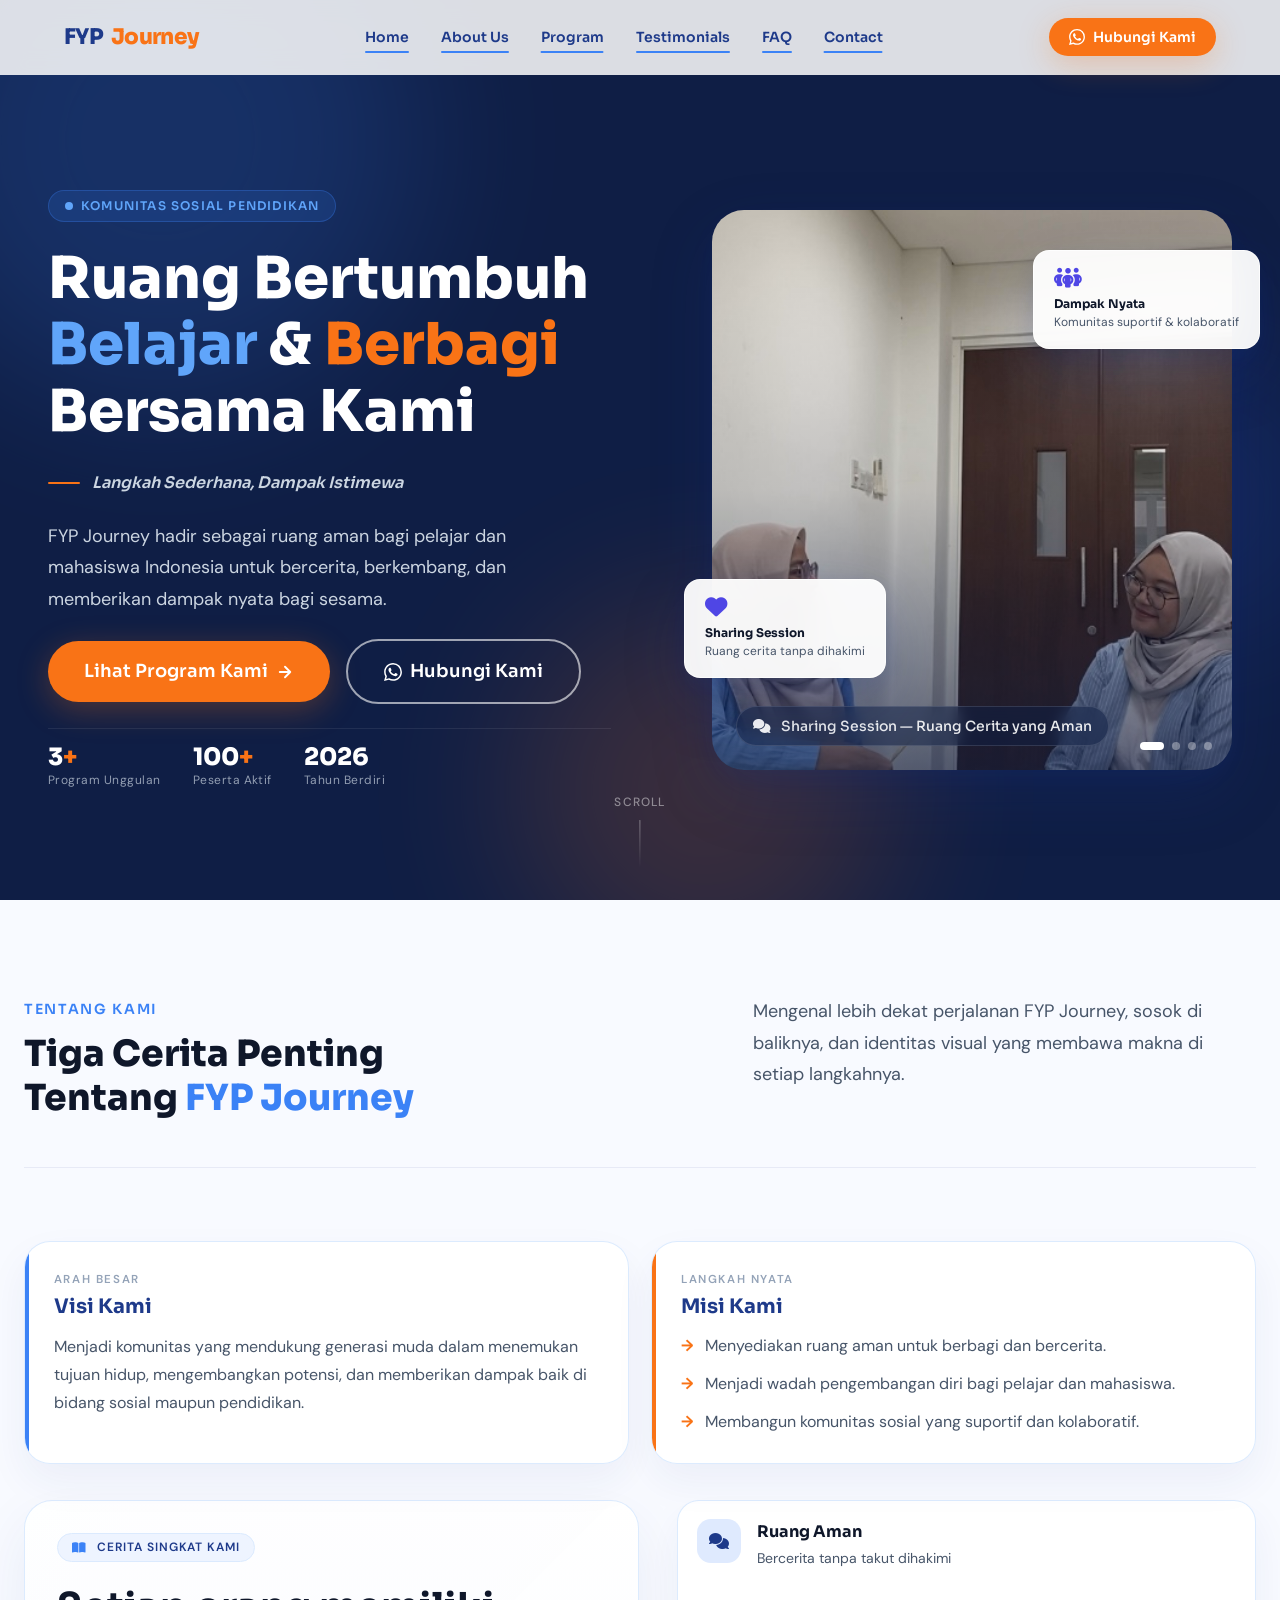
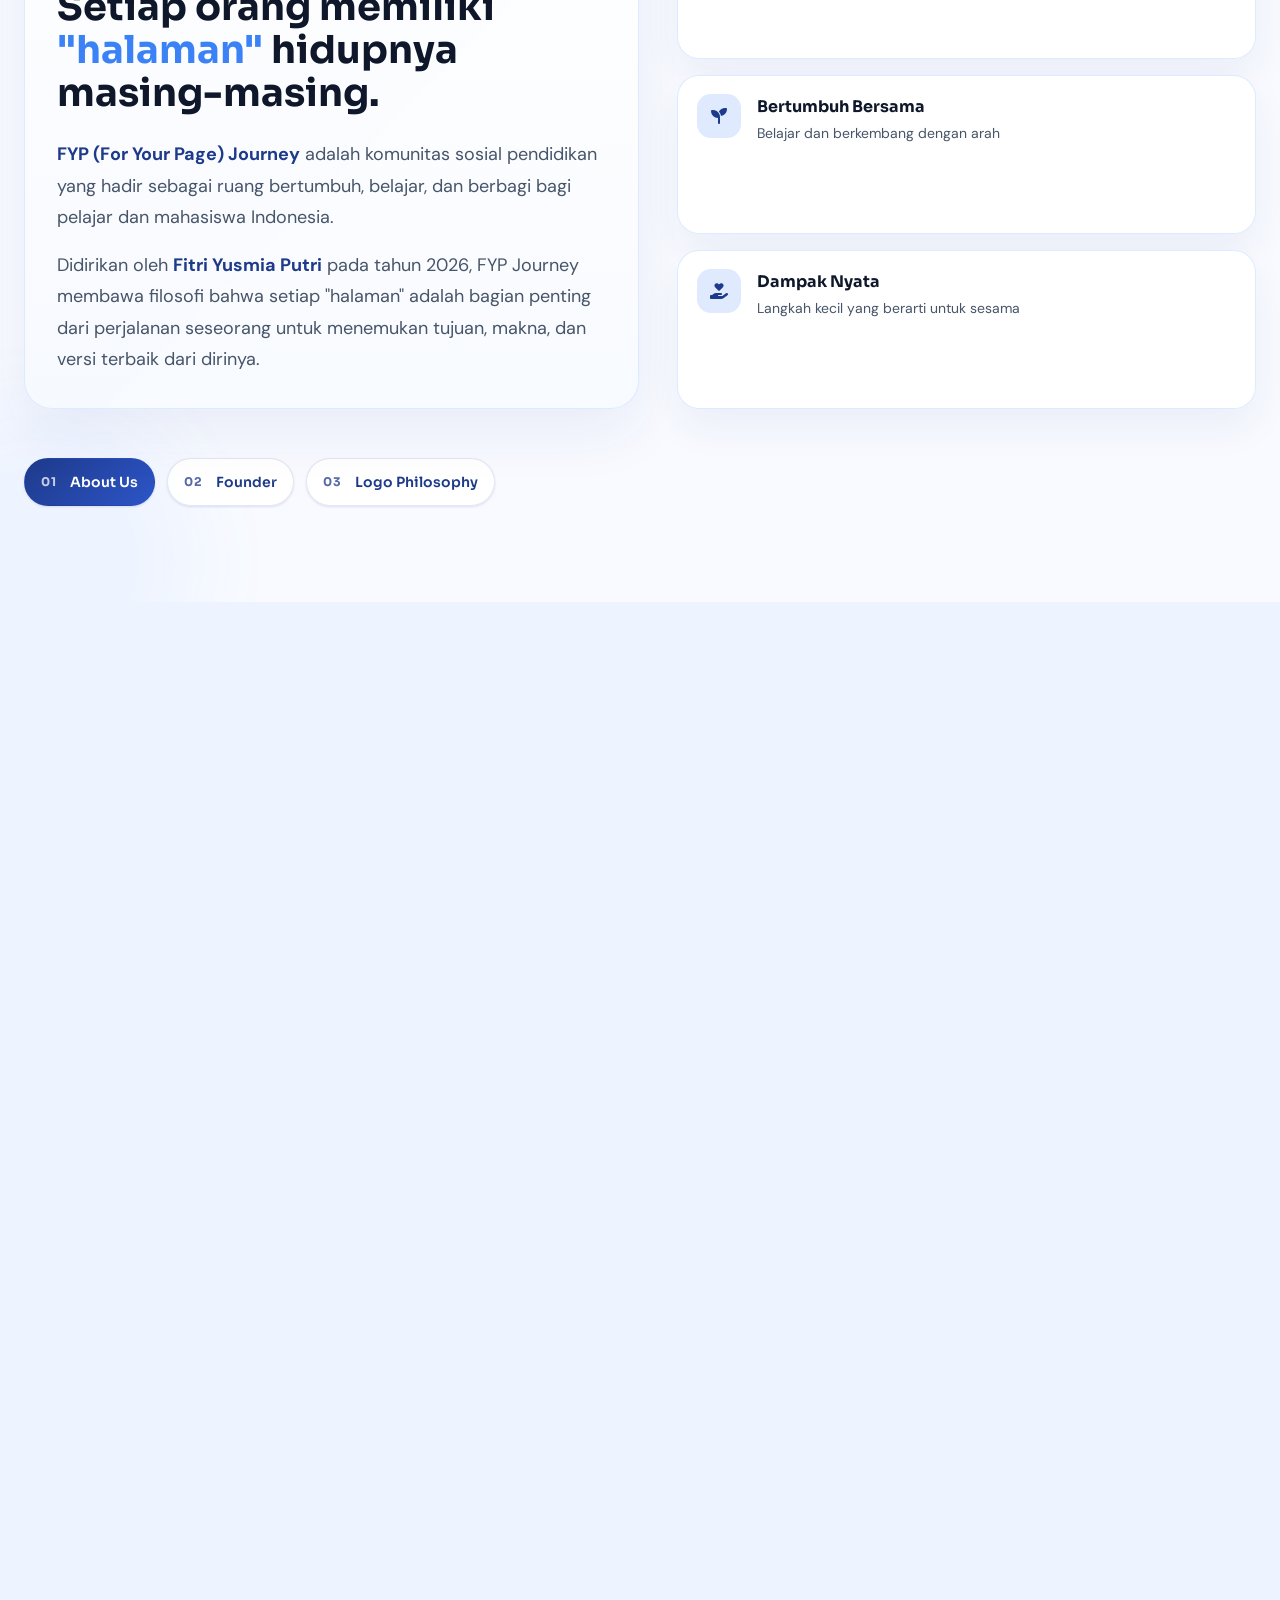
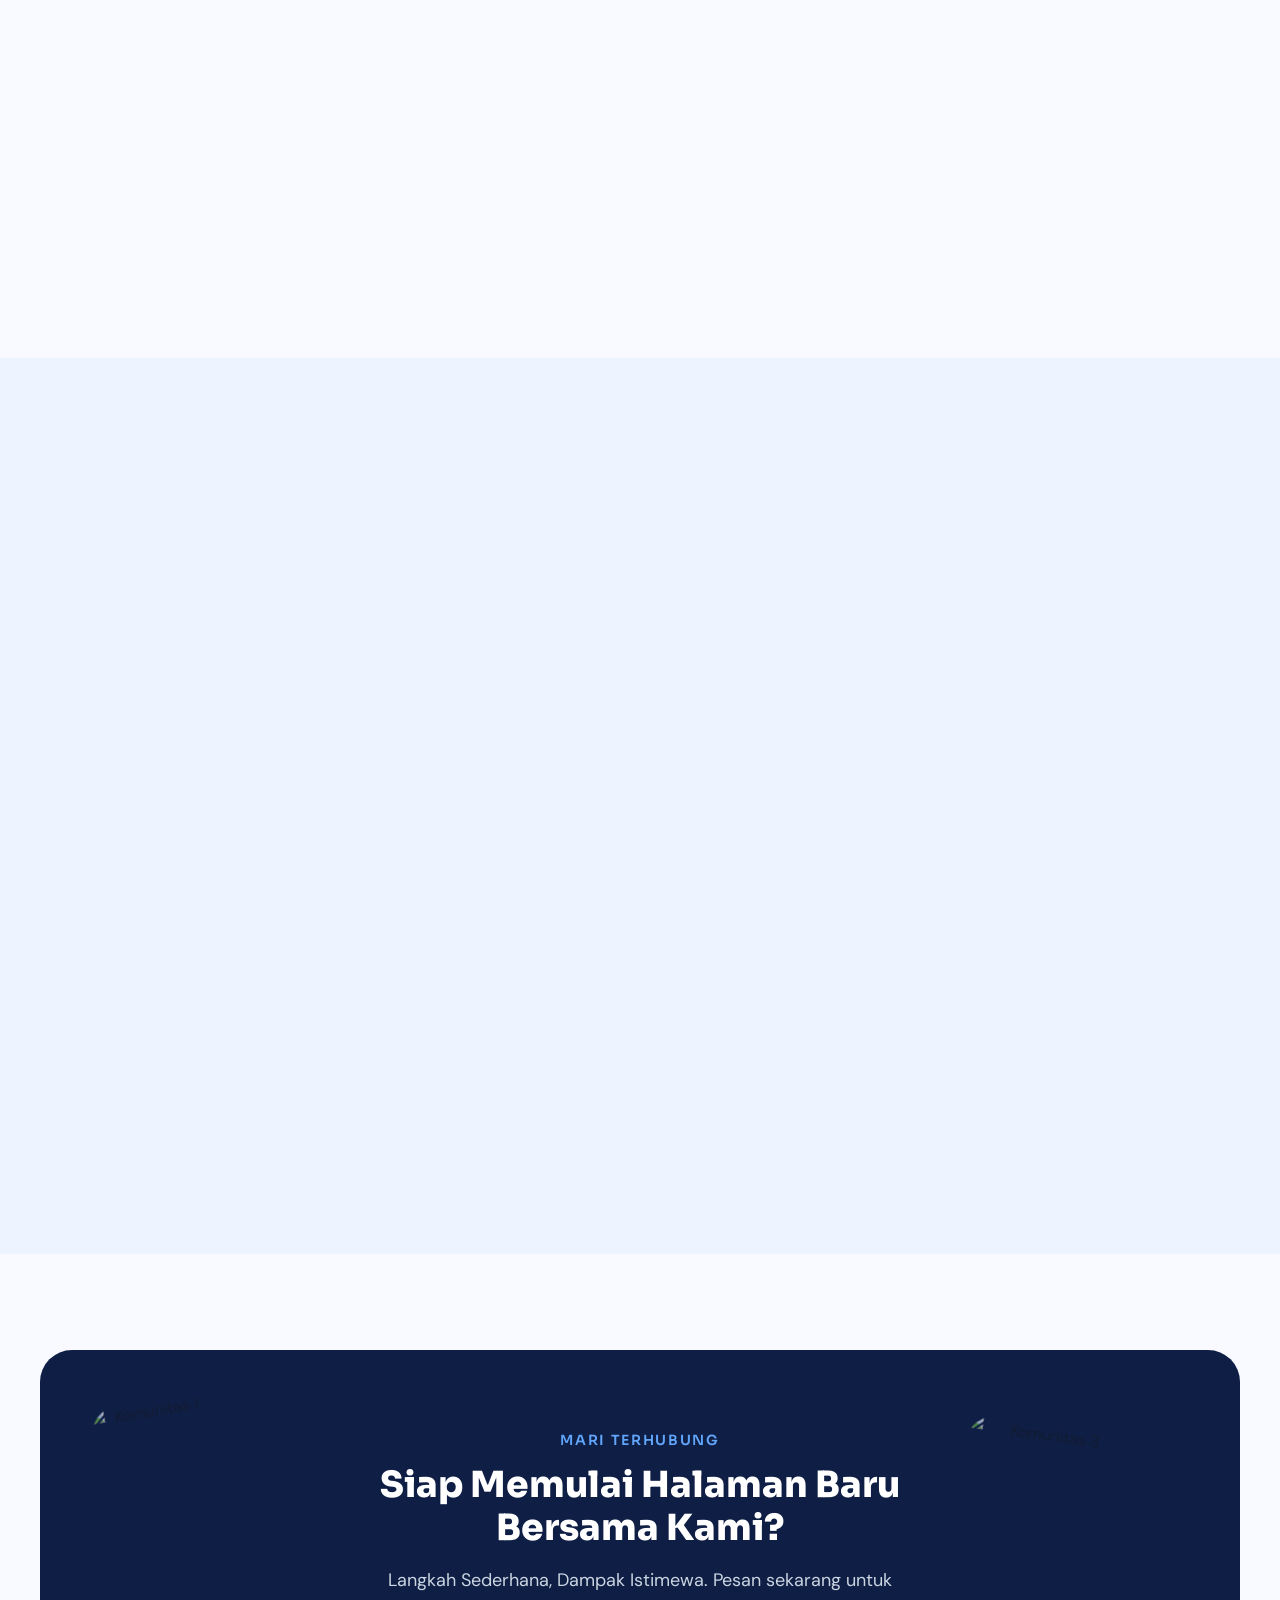
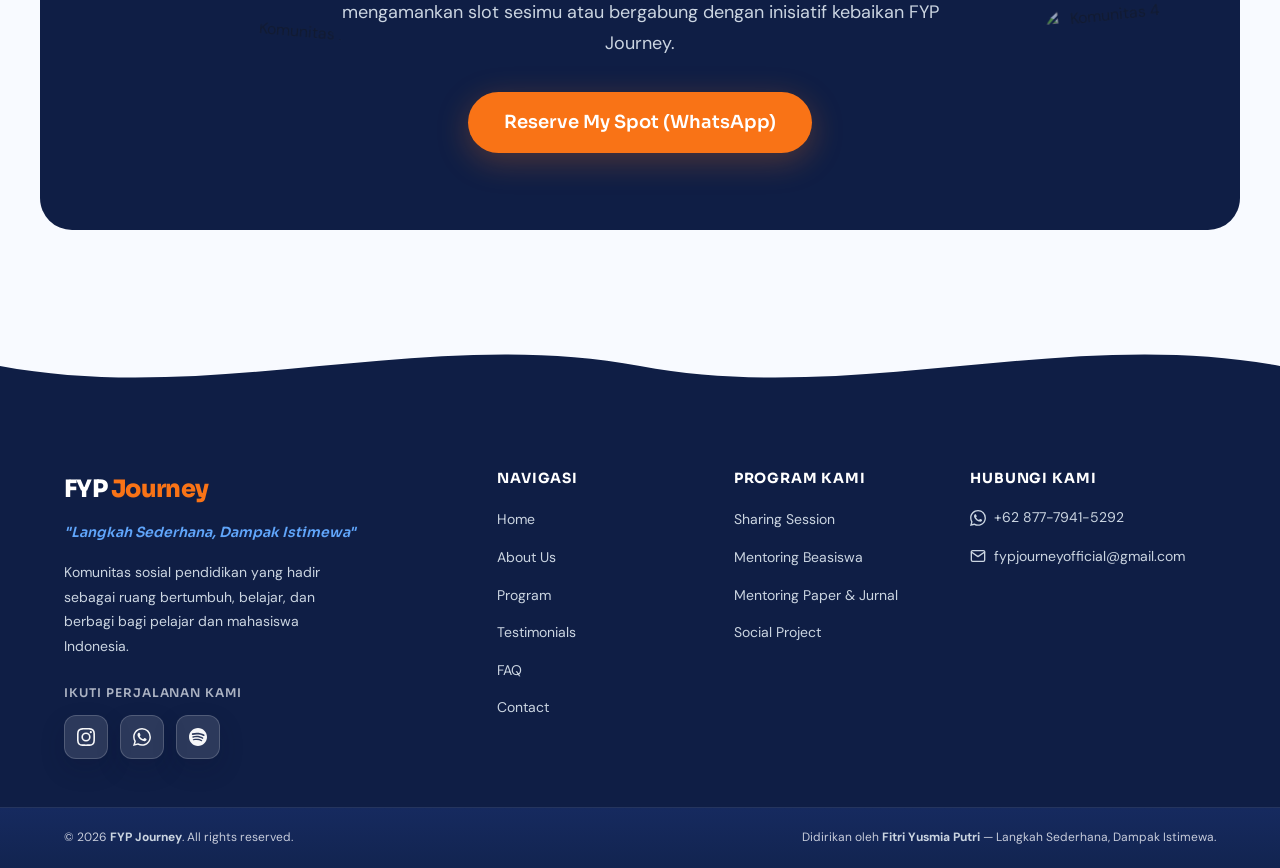
==== index.html @ 918d5c0c "design(about): overhaul about us section visual structure, fix clipped shadows, make slide frames tr" ====
<!DOCTYPE html>
<html lang="id" dir="ltr">

<head>
    <!-- ── Meta Essentials ── -->
    <meta charset="UTF-8" />
    <meta name="viewport" content="width=device-width, initial-scale=1.0" />
    <meta http-equiv="X-UA-Compatible" content="IE=edge" />

    <!-- ── Primary SEO ── -->
    <title>FYP Journey — Langkah Sederhana, Dampak Istimewa</title>
    <meta name="description"
        content="FYP Journey adalah komunitas sosial pendidikan yang hadir sebagai ruang bertumbuh, belajar, dan berbagi bagi pelajar dan mahasiswa Indonesia. Program Sharing Session, Mentoring, dan Social Project." />
    <meta name="keywords"
        content="FYP Journey, komunitas pendidikan, sharing session, mentoring beasiswa, social project, psikologi, pelajar, mahasiswa Indonesia" />
    <meta name="author" content="Fitri Yusmia Putri" />
    <meta name="robots" content="index, follow" />
    <link rel="canonical" href="https://www.fypjourney.com/" />

    <!-- ── Open Graph (Social Preview) ── -->
    <meta property="og:type" content="website" />
    <meta property="og:url" content="https://www.fypjourney.com/" />
    <meta property="og:title" content="FYP Journey — Langkah Sederhana, Dampak Istimewa" />
    <meta property="og:description"
        content="Komunitas sosial pendidikan yang hadir sebagai ruang bertumbuh, belajar, dan berbagi bagi pelajar dan mahasiswa Indonesia." />
    <meta property="og:image" content="https://www.fypjourney.com/assets/images/og-image.jpg" />
    <meta property="og:locale" content="id_ID" />
    <meta property="og:site_name" content="FYP Journey" />

    <!-- ── Twitter Card ── -->
    <meta name="twitter:card" content="summary_large_image" />
    <meta name="twitter:title" content="FYP Journey — Langkah Sederhana, Dampak Istimewa" />
    <meta name="twitter:description" content="Komunitas sosial pendidikan untuk pelajar dan mahasiswa Indonesia." />
    <meta name="twitter:image" content="https://www.fypjourney.com/assets/images/og-image.jpg" />

    <!-- ── Favicons / App Icons ── -->
    <link rel="icon" href="/assets/favicons/favicon.ico" sizes="any" />
    <link rel="icon" type="image/png" sizes="32x32" href="/assets/favicons/favicon-32x32.png" />
    <link rel="icon" type="image/png" sizes="16x16" href="/assets/favicons/favicon-16x16.png" />
    <link rel="apple-touch-icon" href="/assets/favicons/apple-touch-icon.png" sizes="180x180" />
    <link rel="manifest" href="/assets/favicons/site.webmanifest" />
    <meta name="theme-color" content="#1E3A8A" />
    <meta name="msapplication-TileColor" content="#1E3A8A" />

    <!-- ── Google Fonts — Preconnect first for performance ── -->
    <link rel="preconnect" href="https://fonts.googleapis.com" />
    <link rel="preconnect" href="https://fonts.gstatic.com" crossorigin />
    <link
        href="https://fonts.googleapis.com/css2?family=Sora:wght@400;500;600;700;800&family=DM+Sans:ital,opsz,wght@0,9..40,400;0,9..40,500;0,9..40,600;1,9..40,400&display=swap"
        rel="stylesheet" />
    <link rel="stylesheet" href="https://cdnjs.cloudflare.com/ajax/libs/font-awesome/6.4.0/css/all.min.css" />

    <!-- ── Stylesheets (load order matters) ── -->
    <link rel="stylesheet" href="/assets/css/variables.css" />
    <link rel="stylesheet" href="/assets/css/reset.css" />
    <link rel="stylesheet" href="/assets/css/main.css" />
    <link rel="stylesheet" href="/assets/css/animations.css" />
    <!-- Component CSS -->
    <link rel="stylesheet" href="/assets/css/components/navbar.css" />
    <link rel="stylesheet" href="/assets/css/components/hero.css" />
    <link rel="stylesheet" href="/assets/css/components/about.css" />
    <link rel="stylesheet" href="/assets/css/components/programs.css" />
    <link rel="stylesheet" href="/assets/css/components/testimonials.css" />
    <link rel="stylesheet" href="/assets/css/components/faq.css" />
    <link rel="stylesheet" href="/assets/css/components/contact.css" />
    <link rel="stylesheet" href="/assets/css/components/footer.css" />

    <style>
        .hero__slide-caption-text {
            display: inline-flex;
            align-items: center;
            gap: 0.625rem;
        }

        .hero__slide-caption-icon,
        .hero__float-card-icon,
        .about__card-icon {
            display: inline-flex;
            align-items: center;
            justify-content: center;
        }

        .hero__slide-caption-icon {
            color: rgba(255, 255, 255, 0.95);
        }

        .hero__float-card-icon i,
        .about__card-icon i {
            line-height: 1;
        }

        .about__card-icon i {
            font-size: 1.35rem;
            color: var(--color-primary);
        }

        .testi-card__stars {
            display: flex;
            align-items: center;
            gap: 0.35rem;
            letter-spacing: 0;
            color: #f59e0b;
        }
    </style>

    <!-- ── Structured Data (JSON-LD) ── -->
    <script type="application/ld+json">
  {
    "@context": "https://schema.org",
    "@type": "Organization",
    "name": "FYP Journey",
    "url": "https://www.fypjourney.com",
    "description": "Komunitas sosial pendidikan yang hadir sebagai ruang bertumbuh, belajar, dan berbagi bagi pelajar dan mahasiswa Indonesia.",
    "founder": {
      "@type": "Person",
      "name": "Fitri Yusmia Putri"
    },
    "contactPoint": {
      "@type": "ContactPoint",
      "telephone": "+62-877-7941-5292",
      "contactType": "Customer Support",
      "availableLanguage": "Indonesian"
    },
    "sameAs": [
      "https://www.instagram.com/fypjourney?igsh=a203MXpjMnc0eWl2",
      "https://wa.me/6287779415292",
      "https://open.spotify.com/show/1ynhXjMSVGgqYJvuqyYpv6?si=Kdny3gkdQgKSmmWUSUOFHw"
    ]
  }
  </script>
</head>

<body>

    <!-- ── Page Loader ── -->
    <div id="page-loader" role="status" aria-live="polite" aria-label="Memuat halaman">
        <div class="loader-logo">FYP <span>Journey</span></div>
    </div>

    <!-- ── Header (injected by component-loader.js) ── -->
    <header id="site-header" role="banner"></header>

    <!-- ── Main Content ── -->
    <main id="main-content" role="main">

        <!-- § Hero Section -->
        <section id="home" class="hero" aria-label="Hero FYP Journey">

            <!-- Background blobs -->
            <div class="hero__bg" aria-hidden="true">
                <div class="hero__blob hero__blob--1"></div>
                <div class="hero__blob hero__blob--2"></div>
                <div class="hero__blob hero__blob--3"></div>
            </div>

            <div class="hero__inner container">

                <!-- Left: Content -->
                <div class="hero__content">

                    <!-- Badge -->
                    <div class="hero__badge" aria-label="Komunitas Sosial Pendidikan">
                        <span class="hero__badge-dot" aria-hidden="true"></span>
                        <span class="hero__badge-text">Komunitas Sosial Pendidikan</span>
                    </div>

                    <!-- Heading -->
                    <h1 class="hero__heading">
                        Ruang Bertumbuh <br>
                        <span class="line-blue">Belajar</span> &amp;
                        <span class="line-accent">Berbagi</span><br>
                        Bersama Kami
                    </h1>

                    <!-- Tagline -->
                    <p class="hero__tagline">Langkah Sederhana, Dampak Istimewa</p>

                    <!-- Description -->
                    <p class="hero__desc">
                        FYP Journey hadir sebagai ruang aman bagi pelajar dan mahasiswa Indonesia untuk bercerita,
                        berkembang, dan memberikan dampak nyata bagi sesama.
                    </p>

                    <!-- CTA Buttons -->
                    <div class="hero__actions">
                        <a href="#programs" class="btn btn--primary btn--lg" aria-label="Lihat program FYP Journey">
                            Lihat Program Kami
                            <svg width="18" height="18" viewBox="0 0 24 24" fill="none" stroke="currentColor"
                                stroke-width="2.5" stroke-linecap="round" stroke-linejoin="round" aria-hidden="true">
                                <path d="M5 12h14M12 5l7 7-7 7" />
                            </svg>
                        </a>
                        <a href="https://wa.me/6287779415292?text=Halo%20Kak%20Fitri%2C%20saya%20ingin%20tahu%20lebih%20lanjut%20tentang%20FYP%20Journey!"
                            class="btn btn--outline-white btn--lg" target="_blank" rel="noopener noreferrer"
                            aria-label="Hubungi via WhatsApp">
                            <svg width="18" height="18" viewBox="0 0 24 24" fill="currentColor" aria-hidden="true">
                                <path
                                    d="M17.472 14.382c-.297-.149-1.758-.867-2.03-.967-.273-.099-.471-.148-.67.15-.197.297-.767.966-.94 1.164-.173.199-.347.223-.644.075-.297-.15-1.255-.463-2.39-1.475-.883-.788-1.48-1.761-1.653-2.059-.173-.297-.018-.458.13-.606.134-.133.298-.347.446-.52.149-.174.198-.298.298-.497.099-.198.05-.371-.025-.52-.075-.149-.669-1.612-.916-2.207-.242-.579-.487-.5-.669-.51-.173-.008-.371-.01-.57-.01-.198 0-.52.074-.792.372-.272.297-1.04 1.016-1.04 2.479 0 1.462 1.065 2.875 1.213 3.074.149.198 2.096 3.2 5.077 4.487.709.306 1.262.489 1.694.625.712.227 1.36.195 1.871.118.571-.085 1.758-.719 2.006-1.413.248-.694.248-1.289.173-1.413-.074-.124-.272-.198-.57-.347m-5.421 7.403h-.004a9.87 9.87 0 01-5.031-1.378l-.361-.214-3.741.982.998-3.648-.235-.374a9.86 9.86 0 01-1.51-5.26c.001-5.45 4.436-9.884 9.888-9.884 2.64 0 5.122 1.03 6.988 2.898a9.825 9.825 0 012.893 6.994c-.003 5.45-4.437 9.884-9.885 9.884m8.413-18.297A11.815 11.815 0 0012.05 0C5.495 0 .16 5.335.157 11.892c0 2.096.547 4.142 1.588 5.945L.057 24l6.305-1.654a11.882 11.882 0 005.683 1.448h.005c6.554 0 11.89-5.335 11.893-11.893a11.821 11.821 0 00-3.48-8.413z" />
                            </svg>
                            Hubungi Kami
                        </a>
                    </div>

                    <!-- Stats -->
                    <div class="hero__stats" aria-label="Statistik FYP Journey">
                        <div class="hero__stat">
                            <span class="hero__stat-number">3<span>+</span></span>
                            <span class="hero__stat-label">Program Unggulan</span>
                        </div>
                        <div class="hero__stat">
                            <span class="hero__stat-number">100<span>+</span></span>
                            <span class="hero__stat-label">Peserta Aktif</span>
                        </div>
                        <div class="hero__stat">
                            <span class="hero__stat-number">2026</span>
                            <span class="hero__stat-label">Tahun Berdiri</span>
                        </div>
                    </div>

                </div><!-- /.hero__content -->

                <!-- Right: Image Slider -->
                <div class="hero__visual" aria-label="Galeri foto FYP Journey">

                    <div class="hero__slider" role="region" aria-roledescription="carousel"
                        aria-label="Foto kegiatan FYP Journey">

                        <!-- Slide 1 -->
                        <div class="hero__slide active" role="group" aria-roledescription="slide"
                            aria-label="Slide 1 dari 4">
                            <img src="/assets/images/sharing-session-program.png"
                                alt="Sesi sharing dan konsultasi bersama konselor FYP Journey" loading="eager"
                                width="800" height="600" />
                            <div class="hero__slide-caption">
                                <span class="hero__slide-caption-text">
                                    <span class="hero__slide-caption-icon" aria-hidden="true">
                                        <i class="fas fa-comments"></i>
                                    </span>
                                    Sharing Session — Ruang Cerita yang Aman
                                </span>
                            </div>
                        </div>

                        <!-- Slide 2 -->
                        <div class="hero__slide" role="group" aria-roledescription="slide" aria-label="Slide 2 dari 4">
                            <img src="/assets/images/artikel-jurnal-program.jpg"
                                alt="Sesi mentoring dan pengembangan diri bersama mentor FYP Journey" loading="lazy"
                                width="800" height="600" />
                            <div class="hero__slide-caption">
                                <span class="hero__slide-caption-text">
                                    <span class="hero__slide-caption-icon" aria-hidden="true">
                                        <i class="fas fa-user-graduate"></i>
                                    </span>
                                    Mentoring — Persiapkan Masa Depanmu
                                </span>
                            </div>
                        </div>

                        <!-- Slide 3 -->
                        <div class="hero__slide" role="group" aria-roledescription="slide" aria-label="Slide 3 dari 4">
                            <img src="/assets/images/social-project.jpg"
                                alt="Kegiatan social project donasi alat tulis FYP Journey" loading="lazy" width="800"
                                height="600" />
                            <div class="hero__slide-caption">
                                <span class="hero__slide-caption-text">
                                    <span class="hero__slide-caption-icon" aria-hidden="true">
                                        <i class="fas fa-hand-holding-heart"></i>
                                    </span>
                                    Social Project — Dampak Nyata Bersama
                                </span>
                            </div>
                        </div>

                        <!-- Slide 4 -->
                        <div class="hero__slide" role="group" aria-roledescription="slide" aria-label="Slide 4 dari 4">
                            <img src="https://images.unsplash.com/photo-1522202176988-66273c2fd55f?w=800&q=80"
                                alt="Komunitas FYP Journey yang suportif dan kolaboratif" loading="lazy" width="800"
                                height="600" />
                            <div class="hero__slide-caption">
                                <span class="hero__slide-caption-text">
                                    <span class="hero__slide-caption-icon" aria-hidden="true">
                                        <i class="fas fa-seedling"></i>
                                    </span>
                                    Komunitas — Tumbuh Bersama
                                </span>
                            </div>
                        </div>

                        <!-- Dots Navigation -->
                        <div class="hero__slider-dots" role="tablist" aria-label="Navigasi slide">
                            <button class="hero__dot active" role="tab" aria-selected="true" aria-label="Slide 1"
                                data-index="0"></button>
                            <button class="hero__dot" role="tab" aria-selected="false" aria-label="Slide 2"
                                data-index="1"></button>
                            <button class="hero__dot" role="tab" aria-selected="false" aria-label="Slide 3"
                                data-index="2"></button>
                            <button class="hero__dot" role="tab" aria-selected="false" aria-label="Slide 4"
                                data-index="3"></button>
                        </div>

                    </div><!-- /.hero__slider -->

                    <!-- Floating Card 1 -->
                    <div class="hero__float-card hero__float-card--1" aria-hidden="true">
                        <span class="hero__float-card-icon" aria-hidden="true">
                            <i class="fas fa-heart"></i>
                        </span>
                        <div class="hero__float-card-label">Sharing Session</div>
                        <div class="hero__float-card-sub">Ruang cerita tanpa dihakimi</div>
                    </div>

                    <!-- Floating Card 2 -->
                    <div class="hero__float-card hero__float-card--2" aria-hidden="true">
                        <span class="hero__float-card-icon" aria-hidden="true">
                            <i class="fas fa-people-group"></i>
                        </span>
                        <div class="hero__float-card-label">Dampak Nyata</div>
                        <div class="hero__float-card-sub">Komunitas suportif & kolaboratif</div>
                    </div>

                </div><!-- /.hero__visual -->

            </div><!-- /.hero__inner -->

            <!-- Scroll indicator -->
            <div class="hero__scroll" aria-hidden="true">
                <span class="hero__scroll-label">Scroll</span>
                <div class="hero__scroll-line"></div>
            </div>

        </section>

        <!-- About Us Section -->
        <section id="about" class="about section" aria-label="Tentang FYP Journey">
            <div class="container about__container">
                <div class="about__header reveal">
                    <div>
                        <span class="section-label">Tentang Kami</span>
                        <h2 class="section-title about__headline">
                            Tiga Cerita Penting Tentang <span class="text-highlight">FYP Journey</span>
                        </h2>
                    </div>

                    <div class="about__header-meta">
                        <p class="section-desc about__lead">
                            Mengenal lebih dekat perjalanan FYP Journey, sosok di baliknya, dan identitas visual yang
                            membawa makna di setiap langkahnya.
                        </p>


                    </div>
                </div>

                <div class="about__carousel reveal reveal-delay-1" role="region" aria-roledescription="carousel"
                    aria-label="Cerita FYP Journey" tabindex="0">
                    <div class="about__track">

                        <article class="about__slide is-active" role="group" aria-roledescription="slide"
                            aria-label="Slide 1 dari 3">
                            <div class="about__slide-inner about__slide-inner--overview">
                                <div class="about__vision-mission">
                                    <div class="card about__card about__card--vision">
                                        <div class="about__card-header">
                                            <span class="about__card-kicker">Arah Besar</span>
                                            <h3 class="about__card-title">Visi Kami</h3>
                                        </div>
                                        <p class="about__card-desc">
                                            Menjadi komunitas yang mendukung generasi muda dalam menemukan tujuan hidup,
                                            mengembangkan potensi, dan memberikan dampak baik di bidang sosial maupun
                                            pendidikan.
                                        </p>
                                    </div>

                                    <div class="card about__card about__card--mission">
                                        <div class="about__card-header">
                                            <span class="about__card-kicker">Langkah Nyata</span>
                                            <h3 class="about__card-title">Misi Kami</h3>
                                        </div>
                                        <ul class="about__list">
                                            <li>Menyediakan ruang aman untuk berbagi dan bercerita.</li>
                                            <li>Menjadi wadah pengembangan diri bagi pelajar dan mahasiswa.</li>
                                            <li>Membangun komunitas sosial yang suportif dan kolaboratif.</li>
                                        </ul>
                                    </div>
                                </div>

                                <div class="about__overview-top">
                                    <div class="about__story">
                                        <span class="badge about__story-badge">
                                            <i class="fas fa-book-open" aria-hidden="true"></i>
                                            Cerita Singkat Kami
                                        </span>
                                        <h3 class="about__story-title">
                                            Setiap orang memiliki <span class="text-highlight">"halaman"</span> hidupnya
                                            masing-masing.
                                        </h3>

                                        <div class="about__text">
                                            <p class="section-desc mb-4">
                                                <strong>FYP (For Your Page) Journey</strong> adalah komunitas sosial
                                                pendidikan yang hadir sebagai ruang bertumbuh, belajar, dan berbagi bagi
                                                pelajar dan mahasiswa Indonesia.
                                            </p>
                                            <p class="section-desc">
                                                Didirikan oleh <strong>Fitri Yusmia Putri</strong> pada tahun 2026, FYP
                                                Journey membawa filosofi bahwa setiap "halaman" adalah bagian penting
                                                dari perjalanan seseorang untuk menemukan tujuan, makna, dan versi
                                                terbaik dari dirinya.
                                            </p>
                                        </div>
                                    </div>

                                    <div class="about__pillars">
                                        <div class="about__pillar">
                                            <span class="about__pillar-icon" aria-hidden="true">
                                                <i class="fas fa-comments"></i>
                                            </span>
                                            <div>
                                                <div class="about__pillar-title">Ruang Aman</div>
                                                <div class="about__pillar-text">Bercerita tanpa takut dihakimi</div>
                                            </div>
                                        </div>
                                        <div class="about__pillar">
                                            <span class="about__pillar-icon" aria-hidden="true">
                                                <i class="fas fa-seedling"></i>
                                            </span>
                                            <div>
                                                <div class="about__pillar-title">Bertumbuh Bersama</div>
                                                <div class="about__pillar-text">Belajar dan berkembang dengan arah</div>
                                            </div>
                                        </div>
                                        <div class="about__pillar">
                                            <span class="about__pillar-icon" aria-hidden="true">
                                                <i class="fas fa-hand-holding-heart"></i>
                                            </span>
                                            <div>
                                                <div class="about__pillar-title">Dampak Nyata</div>
                                                <div class="about__pillar-text">Langkah kecil yang berarti untuk sesama
                                                </div>
                                            </div>
                                        </div>
                                    </div>
                                </div>
                            </div>
                        </article>

                        <article class="about__slide" role="group" aria-roledescription="slide"
                            aria-label="Slide 2 dari 3">
                            <div class="about__slide-inner about__slide-inner--founder">
                                <div class="about__founder-showcase">
                                    <div class="about__founder-visual">
                                        <div class="about__founder-photo-wrap">
                                            <img src="/assets/images/solo-profile-founder.jpeg"
                                                alt="Fitri Yusmia Putri, Founder FYP Journey" loading="lazy"
                                                width="1280" height="1707">
                                        </div>
                                    </div>

                                    <div class="about__founder-profile">
                                        <div class="about__founder-intro">
                                            <span class="section-label">Meet The Founder</span>
                                            <h3 class="about__founder-title">Fitri Yusmia Putri</h3>
                                        </div>
                                        <p class="about__founder-desc">
                                            Fitri Yusmia Putri adalah sosok di balik FYP Journey yang ingin menghadirkan
                                            ruang bertumbuh yang terasa hangat, aman, dan relevan bagi pelajar serta
                                            mahasiswa. FYP Journey hadir sebagai tempat untuk mendengar, mendampingi,
                                            dan menumbuhkan harapan melalui langkah-langkah sederhana yang berdampak.
                                        </p>

                                        <blockquote class="about__founder-quote">
                                            “Saya ingin FYP Journey menjadi ruang yang sederhana untuk dimasuki, tetapi
                                            terasa berarti untuk dijalani oleh siapa pun yang sedang mencari arah.”
                                        </blockquote>
                                    </div>
                                </div>
                            </div>
                        </article>

                        <article class="about__slide" role="group" aria-roledescription="slide"
                            aria-label="Slide 3 dari 3">
                            <div class="about__slide-inner about__slide-inner--identity">
                                <div class="about__identity-logo-wrap">
                                    <img src="/assets/images/logo-fyp-journey - square.jpg"
                                        alt="Logo FYP Journey" class="about__identity-logo-img" loading="lazy" width="320"
                                        height="320">
                                    <span class="about__identity-logo-caption">Brand Identity</span>
                                </div>

                                <div class="about__identity-copy">
                                    <span class="section-label">Filosofi Logo</span>
                                    <h3 class="about__identity-title">
                                        Identitas brand yang merangkum <span class="text-highlight">halaman,
                                            perjalanan,</span> dan dampak.
                                    </h3>
                                    <p class="about__identity-desc">
                                        Filosofi FYP Journey berangkat dari keyakinan bahwa setiap orang memiliki "for
                                        your page" atau halaman hidupnya sendiri. Karena itu, bahasa visualnya dibuat
                                        tenang, jelas, dan terasa dekat agar identitas brand tidak hanya cantik, tetapi
                                        juga punya makna yang konsisten.
                                    </p>

                                    <div class="about__identity-points">
                                        <div class="about__identity-point">
                                            <span class="about__identity-point-icon" aria-hidden="true">
                                                <i class="fas fa-file-lines"></i>
                                            </span>
                                            <div>
                                                <div class="about__identity-point-title">FYP = For Your Page</div>
                                                <p class="about__identity-point-text">
                                                    Menandai bahwa setiap individu punya halaman hidup yang unik untuk
                                                    ditulis dan dijalani dengan caranya sendiri.
                                                </p>
                                            </div>
                                        </div>
                                        <div class="about__identity-point">
                                            <span class="about__identity-point-icon" aria-hidden="true">
                                                <i class="fas fa-route"></i>
                                            </span>
                                            <div>
                                                <div class="about__identity-point-title">Journey = Proses Bertumbuh
                                                </div>
                                                <p class="about__identity-point-text">
                                                    Menegaskan bahwa perubahan yang berarti lahir dari proses yang
                                                    dijalani perlahan, bukan dari hasil yang serba instan.
                                                </p>
                                            </div>
                                        </div>
                                        <div class="about__identity-point">
                                            <span class="about__identity-point-icon" aria-hidden="true">
                                                <i class="fas fa-palette"></i>
                                            </span>
                                            <div>
                                                <div class="about__identity-point-title">Palet yang Menenangkan</div>
                                                <p class="about__identity-point-text">
                                                    Nuansa biru membangun rasa aman dan stabil, sementara aksen hangat
                                                    memberi sentuhan optimis yang tetap selaras dengan karakter brand.
                                                </p>
                                            </div>
                                        </div>
                                        <div class="about__identity-point">
                                            <span class="about__identity-point-icon" aria-hidden="true">
                                                <i class="fas fa-people-group"></i>
                                            </span>
                                            <div>
                                                <div class="about__identity-point-title">Adaptif di Banyak Media</div>
                                                <p class="about__identity-point-text">
                                                    Bentuk yang sederhana membuat identitas ini tetap terbaca dengan baik
                                                    di website, sosial media, hingga materi komunitas.
                                                </p>
                                            </div>
                                        </div>
                                    </div>
                                </div>
                            </div>
                        </article>
                    </div>

                    <div class="about__footer">
                        <div class="about__pagination" role="tablist" aria-label="Pilih panel cerita FYP Journey">
                            <button type="button" class="about__dot is-active" role="tab" aria-selected="true"
                                data-index="0">
                                <span class="about__dot-number">01</span>
                                <span class="about__dot-label">About Us</span>
                            </button>
                            <button type="button" class="about__dot" role="tab" aria-selected="false" data-index="1">
                                <span class="about__dot-number">02</span>
                                <span class="about__dot-label">Founder</span>
                            </button>
                            <button type="button" class="about__dot" role="tab" aria-selected="false" data-index="2">
                                <span class="about__dot-number">03</span>
                                <span class="about__dot-label">Logo Philosophy</span>
                            </button>
                        </div>
                    </div>
                </div>
            </div>
        </section>

        <!-- § Programs Section -->
        <section id="programs" class="programs section section--tint" aria-label="Program FYP Journey">
            <div class="container">
                <div class="section-header reveal">
                    <span class="section-label">Program Utama</span>
                    <h2 class="section-title">Tempat Bertumbuh Bersama Kami</h2>
                    <p class="section-desc">Pilih program yang paling sesuai dengan kebutuhanmu saat ini.</p>
                </div>

                <div class="programs__list">

                    <!-- Sharing Session -->
                    <div class="program-card reveal">
                        <div class="program-card__visual">
                            <img src="/assets/images/sharing-session-program.png"
                            alt="Sharing Session FYP Journey" loading="lazy">
                        </div>
                        <div class="program-card__content">
                            <h3 class="program-card__title">Sharing Session</h3>
                            <div class="badge program-card__badge mb-4">bukan sesi konseling atau terapi profesional
                            </div>
                            <p class="program-card__desc">
                                Sharing Session adalah program ruang aman yang disediakan oleh FYP Journey bagi individu
                                yang ingin bercerita, mengekspresikan perasaan, dan didengarkan tanpa dihakimi.
                            </p>

                            <div class="program-card__actions flex gap-4 mt-6" style="flex-wrap: wrap;">
                                <a href="/programs/sharing-session.html" class="btn btn--outline">
                                    Lihat Detail
                                    <svg width="16" height="16" viewBox="0 0 24 24" fill="none" stroke="currentColor"
                                        stroke-width="2.5" stroke-linecap="round" stroke-linejoin="round"
                                        aria-hidden="true">
                                        <path d="M5 12h14M12 5l7 7-7 7" />
                                    </svg>
                                </a>
                                <a href="https://wa.me/6287779415292?text=Halo%20Kak%20Fitri%2C%20saya%20tertarik%20dan%20ingin%20mendaftar%20program%20Sharing%20Session%20di%20FYP%20Journey."
                                    class="btn btn--wa" target="_blank" rel="noopener noreferrer">
                                    <svg width="18" height="18" viewBox="0 0 24 24" fill="currentColor"
                                        aria-hidden="true">
                                        <path
                                            d="M17.472 14.382c-.297-.149-1.758-.867-2.03-.967-.273-.099-.471-.148-.67.15-.197.297-.767.966-.94 1.164-.173.199-.347.223-.644.075-.297-.15-1.255-.463-2.39-1.475-.883-.788-1.48-1.761-1.653-2.059-.173-.297-.018-.458.13-.606.134-.133.298-.347.446-.52.149-.174.198-.298.298-.497.099-.198.05-.371-.025-.52-.075-.149-.669-1.612-.916-2.207-.242-.579-.487-.5-.669-.51-.173-.008-.371-.01-.57-.01-.198 0-.52.074-.792.372-.272.297-1.04 1.016-1.04 2.479 0 1.462 1.065 2.875 1.213 3.074.149.198 2.096 3.2 5.077 4.487.709.306 1.262.489 1.694.625.712.227 1.36.195 1.871.118.571-.085 1.758-.719 2.006-1.413.248-.694.248-1.289.173-1.413-.074-.124-.272-.198-.57-.347m-5.421 7.403h-.004a9.87 9.87 0 01-5.031-1.378l-.361-.214-3.741.982.998-3.648-.235-.374a9.86 9.86 0 01-1.51-5.26c.001-5.45 4.436-9.884 9.888-9.884 2.64 0 5.122 1.03 6.988 2.898a9.825 9.825 0 012.893 6.994c-.003 5.45-4.437 9.884-9.885 9.884m8.413-18.297A11.815 11.815 0 0012.05 0C5.495 0 .16 5.335.157 11.892c0 2.096.547 4.142 1.588 5.945L.057 24l6.305-1.654a11.882 11.882 0 005.683 1.448h.005c6.554 0 11.89-5.335 11.893-11.893a11.821 11.821 0 00-3.48-8.413z" />
                                    </svg>
                                    Hubungi Kami
                                </a>
                            </div>
                        </div>
                    </div>

                    <!-- Scholarship Mentoring -->
                    <div class="program-card program-card--reverse reveal">
                        <div class="program-card__visual">
                            <img src="/assets/images/scholarship-program.PNG"
                                alt="Mentoring Beasiswa FYP Journey" loading="lazy">
                        </div>
                        <div class="program-card__content">
                            <h3 class="program-card__title">Mentoring & Development (Beasiswa)</h3>
                            <div class="badge program-card__badge mb-4">pendampingan (Esai Beasiswa, Interview Beasiswa
                                Prestasi)</div>
                            <p class="program-card__desc">
                                Program pendampingan yang dirancang untuk membantu pelajar dan mahasiswa dalam
                                mempersiapkan pendaftaran beasiswa, khususnya pada tahap penulisan esai dan persiapan
                                interview.
                            </p>

                            <div class="program-card__actions flex gap-4 mt-6" style="flex-wrap: wrap;">
                                <a href="/programs/mentoring-beasiswa.html" class="btn btn--outline">
                                    Lihat Detail
                                    <svg width="16" height="16" viewBox="0 0 24 24" fill="none" stroke="currentColor"
                                        stroke-width="2.5" stroke-linecap="round" stroke-linejoin="round"
                                        aria-hidden="true">
                                        <path d="M5 12h14M12 5l7 7-7 7" />
                                    </svg>
                                </a>
                                <a href="https://wa.me/6287779415292?text=Halo%20Kak%20Fitri%2C%20saya%20tertarik%20dan%20ingin%20mendaftar%20program%20Mentoring%20%26%20Development%20(Beasiswa)%20di%20FYP%20Journey."
                                    class="btn btn--wa" target="_blank" rel="noopener noreferrer">
                                    <svg width="18" height="18" viewBox="0 0 24 24" fill="currentColor"
                                        aria-hidden="true">
                                        <path
                                            d="M17.472 14.382c-.297-.149-1.758-.867-2.03-.967-.273-.099-.471-.148-.67.15-.197.297-.767.966-.94 1.164-.173.199-.347.223-.644.075-.297-.15-1.255-.463-2.39-1.475-.883-.788-1.48-1.761-1.653-2.059-.173-.297-.018-.458.13-.606.134-.133.298-.347.446-.52.149-.174.198-.298.298-.497.099-.198.05-.371-.025-.52-.075-.149-.669-1.612-.916-2.207-.242-.579-.487-.5-.669-.51-.173-.008-.371-.01-.57-.01-.198 0-.52.074-.792.372-.272.297-1.04 1.016-1.04 2.479 0 1.462 1.065 2.875 1.213 3.074.149.198 2.096 3.2 5.077 4.487.709.306 1.262.489 1.694.625.712.227 1.36.195 1.871.118.571-.085 1.758-.719 2.006-1.413.248-.694.248-1.289.173-1.413-.074-.124-.272-.198-.57-.347m-5.421 7.403h-.004a9.87 9.87 0 01-5.031-1.378l-.361-.214-3.741.982.998-3.648-.235-.374a9.86 9.86 0 01-1.51-5.26c.001-5.45 4.436-9.884 9.888-9.884 2.64 0 5.122 1.03 6.988 2.898a9.825 9.825 0 012.893 6.994c-.003 5.45-4.437 9.884-9.885 9.884m8.413-18.297A11.815 11.815 0 0012.05 0C5.495 0 .16 5.335.157 11.892c0 2.096.547 4.142 1.588 5.945L.057 24l6.305-1.654a11.882 11.882 0 005.683 1.448h.005c6.554 0 11.89-5.335 11.893-11.893a11.821 11.821 0 00-3.48-8.413z" />
                                    </svg>
                                    Hubungi Kami
                                </a>
                            </div>
                        </div>
                    </div>

                    <!-- Journal Paper Mentoring -->
                    <div class="program-card reveal">
                        <div class="program-card__visual">
                            <img src="/assets/images/artikel-jurnal-program.jpg"
                                alt="Mentoring Paper FYP Journey" loading="lazy">
                        </div>
                        <div class="program-card__content">
                            <h3 class="program-card__title">Mentoring & Development (Paper & Jurnal)</h3>
                            <div class="badge program-card__badge mb-4">pendampingan (Paper, Artikel, dan Jurnal)</div>
                            <p class="program-card__desc">
                                Program pendampingan bagi pemula yang dirancang untuk membantu pelajar dan mahasiswa
                                dalam menulis karya ilmiah seperti paper, artikel ilmiah, dan jurnal.
                            </p>

                            <div class="program-card__actions flex gap-4 mt-6" style="flex-wrap: wrap;">
                                <a href="/programs/mentoring-paper.html" class="btn btn--outline">
                                    Lihat Detail
                                    <svg width="16" height="16" viewBox="0 0 24 24" fill="none" stroke="currentColor"
                                        stroke-width="2.5" stroke-linecap="round" stroke-linejoin="round"
                                        aria-hidden="true">
                                        <path d="M5 12h14M12 5l7 7-7 7" />
                                    </svg>
                                </a>
                                <a href="https://wa.me/6287779415292?text=Halo%20Kak%20Fitri%2C%20saya%20tertarik%20dan%20ingin%20mendaftar%20program%20Mentoring%20%26%20Development%20(Paper%20%26%20Jurnal)%20di%20FYP%20Journey."
                                    class="btn btn--wa" target="_blank" rel="noopener noreferrer">
                                    <svg width="18" height="18" viewBox="0 0 24 24" fill="currentColor"
                                        aria-hidden="true">
                                        <path
                                            d="M17.472 14.382c-.297-.149-1.758-.867-2.03-.967-.273-.099-.471-.148-.67.15-.197.297-.767.966-.94 1.164-.173.199-.347.223-.644.075-.297-.15-1.255-.463-2.39-1.475-.883-.788-1.48-1.761-1.653-2.059-.173-.297-.018-.458.13-.606.134-.133.298-.347.446-.52.149-.174.198-.298.298-.497.099-.198.05-.371-.025-.52-.075-.149-.669-1.612-.916-2.207-.242-.579-.487-.5-.669-.51-.173-.008-.371-.01-.57-.01-.198 0-.52.074-.792.372-.272.297-1.04 1.016-1.04 2.479 0 1.462 1.065 2.875 1.213 3.074.149.198 2.096 3.2 5.077 4.487.709.306 1.262.489 1.694.625.712.227 1.36.195 1.871.118.571-.085 1.758-.719 2.006-1.413.248-.694.248-1.289.173-1.413-.074-.124-.272-.198-.57-.347m-5.421 7.403h-.004a9.87 9.87 0 01-5.031-1.378l-.361-.214-3.741.982.998-3.648-.235-.374a9.86 9.86 0 01-1.51-5.26c.001-5.45 4.436-9.884 9.888-9.884 2.64 0 5.122 1.03 6.988 2.898a9.825 9.825 0 012.893 6.994c-.003 5.45-4.437 9.884-9.885 9.884m8.413-18.297A11.815 11.815 0 0012.05 0C5.495 0 .16 5.335.157 11.892c0 2.096.547 4.142 1.588 5.945L.057 24l6.305-1.654a11.882 11.882 0 005.683 1.448h.005c6.554 0 11.89-5.335 11.893-11.893a11.821 11.821 0 00-3.48-8.413z" />
                                    </svg>
                                    Hubungi Kami
                                </a>
                            </div>
                        </div>
                    </div>

                    <!-- Social Project -->
                    <div class="program-card program-card--reverse reveal">
                        <div class="program-card__visual">
                            <img src="/assets/images/social-project.jpg"
                                alt="Social Project FYP Journey" loading="lazy">
                        </div>
                        <div class="program-card__content">
                            <h3 class="program-card__title">Social Project (Stationary Donation)</h3>
                            <div class="badge program-card__badge mb-4">berdonasi dalam bentuk uang ataupun alat tulis
                            </div>
                            <p class="program-card__desc">
                                Program sosial di bidang pendidikan yang mengajak masyarakat untuk berdonasi yang
                                kemudian akan disalurkan dalam bentuk alat tulis sekolah kepada anak-anak yang
                                membutuhkan.
                            </p>

                            <div class="program-card__actions flex gap-4 mt-6" style="flex-wrap: wrap;">
                                <a href="/programs/social-project.html" class="btn btn--outline">
                                    Lihat Detail
                                    <svg width="16" height="16" viewBox="0 0 24 24" fill="none" stroke="currentColor"
                                        stroke-width="2.5" stroke-linecap="round" stroke-linejoin="round"
                                        aria-hidden="true">
                                        <path d="M5 12h14M12 5l7 7-7 7" />
                                    </svg>
                                </a>
                                <a href="https://wa.me/6287779415292?text=Halo%20Kak%20Fitri%2C%20saya%20tertarik%20berdonasi%20di%20program%20Social%20Project%20(Stationary%20Donation)%20FYP%20Journey."
                                    class="btn btn--wa" target="_blank" rel="noopener noreferrer">
                                    <svg width="18" height="18" viewBox="0 0 24 24" fill="currentColor"
                                        aria-hidden="true">
                                        <path
                                            d="M17.472 14.382c-.297-.149-1.758-.867-2.03-.967-.273-.099-.471-.148-.67.15-.197.297-.767.966-.94 1.164-.173.199-.347.223-.644.075-.297-.15-1.255-.463-2.39-1.475-.883-.788-1.48-1.761-1.653-2.059-.173-.297-.018-.458.13-.606.134-.133.298-.347.446-.52.149-.174.198-.298.298-.497.099-.198.05-.371-.025-.52-.075-.149-.669-1.612-.916-2.207-.242-.579-.487-.5-.669-.51-.173-.008-.371-.01-.57-.01-.198 0-.52.074-.792.372-.272.297-1.04 1.016-1.04 2.479 0 1.462 1.065 2.875 1.213 3.074.149.198 2.096 3.2 5.077 4.487.709.306 1.262.489 1.694.625.712.227 1.36.195 1.871.118.571-.085 1.758-.719 2.006-1.413.248-.694.248-1.289.173-1.413-.074-.124-.272-.198-.57-.347m-5.421 7.403h-.004a9.87 9.87 0 01-5.031-1.378l-.361-.214-3.741.982.998-3.648-.235-.374a9.86 9.86 0 01-1.51-5.26c.001-5.45 4.436-9.884 9.888-9.884 2.64 0 5.122 1.03 6.988 2.898a9.825 9.825 0 012.893 6.994c-.003 5.45-4.437 9.884-9.885 9.884m8.413-18.297A11.815 11.815 0 0012.05 0C5.495 0 .16 5.335.157 11.892c0 2.096.547 4.142 1.588 5.945L.057 24l6.305-1.654a11.882 11.882 0 005.683 1.448h.005c6.554 0 11.89-5.335 11.893-11.893a11.821 11.821 0 00-3.48-8.413z" />
                                    </svg>
                                    Hubungi Kami
                                </a>
                            </div>
                        </div>
                    </div>

                </div>
            </div>
        </section>

        <!-- § Testimonials Section -->
        <section id="testimonials" class="testimonials section" aria-label="Testimoni">
            <div class="container">
                <div class="section-header reveal">
                    <span class="section-label">Testimoni</span>
                    <h2 class="section-title">Cerita Mereka Bersama Kami</h2>
                    <p class="section-desc">Dampak nyata dari ruang aman yang kita bangun bersama untuk saling
                        bertumbuh.</p>
                </div>

                <div class="grid-3 testimonials__grid">
                    <div class="card testi-card reveal reveal-delay-1">
                        <div class="testi-card__stars" aria-hidden="true">
                            <i class="fas fa-star"></i>
                            <i class="fas fa-star"></i>
                            <i class="fas fa-star"></i>
                            <i class="fas fa-star"></i>
                            <i class="fas fa-star"></i>
                        </div>
                        <p class="testi-card__text">
                            "Awalnya ragu buat ikut Sharing Session, tapi ternyata konselornya sangat empatik. Aku
                            merasa didengarkan tanpa dihakimi sama sekali. Benar-benar ruang aman yang selama ini aku
                            cari."
                        </p>
                        <div class="testi-card__user">
                            <div class="testi-card__avatar">
                                <img src="https://images.unsplash.com/photo-1438761681033-6461ffad8d80?w=100&q=80"
                                    alt="Sarah A." loading="lazy">
                            </div>
                            <div class="testi-card__info">
                                <h4 class="testi-card__name">Sarah A.</h4>
                                <span class="testi-card__role">Mahasiswa</span>
                            </div>
                        </div>
                    </div>

                    <div class="card testi-card reveal reveal-delay-2">
                        <div class="testi-card__stars" aria-hidden="true">
                            <i class="fas fa-star"></i>
                            <i class="fas fa-star"></i>
                            <i class="fas fa-star"></i>
                            <i class="fas fa-star"></i>
                            <i class="fas fa-star"></i>
                        </div>
                        <p class="testi-card__text">
                            "Program Mentoring Beasiswa di FYP Journey sangat membantu! Mentornya detail banget mereview
                            esai aku, sampai akhirnya aku nemuin benang merah cerita hidup yang bisa ditonjolin."
                        </p>
                        <div class="testi-card__user">
                            <div class="testi-card__avatar">
                                <img src="https://images.unsplash.com/photo-1500648767791-00dcc994a43e?w=100&q=80"
                                    alt="Bima S." loading="lazy">
                            </div>
                            <div class="testi-card__info">
                                <h4 class="testi-card__name">Bima S.</h4>
                                <span class="testi-card__role">Fresh Graduate</span>
                            </div>
                        </div>
                    </div>

                    <div class="card testi-card reveal reveal-delay-3">
                        <div class="testi-card__stars" aria-hidden="true">
                            <i class="fas fa-star"></i>
                            <i class="fas fa-star"></i>
                            <i class="fas fa-star"></i>
                            <i class="fas fa-star"></i>
                            <i class="fas fa-star"></i>
                        </div>
                        <p class="testi-card__text">
                            "Ikut Social Project (Stationary Donation) bikin aku sadar bahwa bantuan kecil kita ternyata
                            sangat berharga. Senang bisa jadi bagian dari komunitas yang peduli pendidikan."
                        </p>
                        <div class="testi-card__user">
                            <div class="testi-card__avatar">
                                <img src="https://images.unsplash.com/photo-1534528741775-53994a69daeb?w=100&q=80"
                                    alt="Nadia P." loading="lazy">
                            </div>
                            <div class="testi-card__info">
                                <h4 class="testi-card__name">Nadia P.</h4>
                                <span class="testi-card__role">Pelajar</span>
                            </div>
                        </div>
                    </div>
                </div>
            </div>
        </section>

        <!-- § FAQ Section -->
        <section id="faq" class="faq section section--tint" aria-label="Pertanyaan Umum">
            <div class="container">
                <div class="grid-2 gap-8">

                    <div class="faq__content reveal reveal--left">
                        <span class="section-label">FAQ</span>
                        <h2 class="section-title">Pertanyaan yang Sering Diajukan</h2>
                        <p class="section-desc mb-6">Temukan jawaban atas kebingunganmu. Jika masih ada yang ingin
                            ditanyakan, jangan ragu untuk mengisi form di samping.</p>

                        <div class="faq__accordion">
                            <details class="faq__item" open>
                                <summary class="faq__question">Apakah Sharing Session ini sesi psikologi medis?
                                </summary>
                                <div class="faq__answer">
                                    <p>Bukan. Program ini bukan sesi konseling atau terapi profesional medis, melainkan
                                        ruang berbagi cerita oleh konselor yang suportif, empatik, dan menjaga
                                        kerahasiaan untuk mendengarkan tanpa menghakimi.</p>
                                </div>
                            </details>
                            <details class="faq__item">
                                <summary class="faq__question">Siapa yang bisa mengikuti program FYP Journey?</summary>
                                <div class="faq__answer">
                                    <p>Program kami terbuka untuk pelajar, mahasiswa, fresh graduate, pekerja, dan siapa
                                        saja di Indonesia yang sedang butuh teman cerita atau ingin mengembangkan
                                        potensinya.</p>
                                </div>
                            </details>
                            <details class="faq__item">
                                <summary class="faq__question">Apakah data dan cerita saya dijamin aman?</summary>
                                <div class="faq__answer">
                                    <p>Tentu. Kami memegang teguh prinsip kerahasiaan. Apa yang diceritakan di dalam
                                        sesi Sharing Session tidak akan disebarluaskan dan tetap menjadi privasi antara
                                        kamu dan konselor.</p>
                                </div>
                            </details>
                            <details class="faq__item">
                                <summary class="faq__question">Bagaimana cara mendaftar program Mentoring?</summary>
                                <div class="faq__answer">
                                    <p>Kamu bisa melihat detail lengkap di halaman Program, lalu menekan tombol
                                        pendaftaran yang akan langsung terhubung dengan admin kami via WhatsApp.</p>
                                </div>
                            </details>
                            <details class="faq__item">
                                <summary class="faq__question">Bolehkah berdonasi berupa uang di Social Project?
                                </summary>
                                <div class="faq__answer">
                                    <p>Sangat boleh! Program Stationary Donation menerima donasi dalam bentuk uang tunai
                                        maupun barang fisik berupa alat tulis yang nantinya akan disalurkan kepada
                                        anak-anak yang membutuhkan.</p>
                                </div>
                            </details>
                        </div>
                    </div>

                    <div class="faq__form-wrapper card reveal reveal--right reveal-delay-2">
                        <h3 class="faq__form-title">Punya pertanyaan lain?</h3>
                        <p class="faq__form-desc mb-4">Kirimkan pertanyaanmu melalui WhatsApp atau email resmi kami.</p>

                        <form class="faq__form" id="contactForm" novalidate>
                            <input type="text" name="_honey" tabindex="-1" autocomplete="off" aria-hidden="true"
                                style="display:none">

                            <div class="form-group">
                                <label for="name" class="form-label">Nama Lengkap</label>
                                <input type="text" id="name" name="name" class="form-input" required
                                    placeholder="Masukkan namamu">
                            </div>
                            <div class="form-group">
                                <label for="email" class="form-label">Alamat Email</label>
                                <input type="email" id="email" name="email" class="form-input" required
                                    placeholder="email@contoh.com">
                            </div>
                            <div class="form-group">
                                <label for="message" class="form-label">Pesan / Pertanyaan</label>
                                <textarea id="message" name="message" class="form-input form-textarea" rows="4" required
                                    placeholder="Tuliskan pesanmu di sini..."></textarea>
                            </div>
                            <button type="submit" class="btn btn--primary w-full justify-center">
                                Kirim via WhatsApp
                                <svg width="18" height="18" viewBox="0 0 24 24" fill="none" stroke="currentColor"
                                    stroke-width="2.5" stroke-linecap="round" stroke-linejoin="round"
                                    aria-hidden="true">
                                    <path d="M22 2L11 13M22 2l-7 20-4-9-9-4 20-7z" />
                                </svg>
                            </button>
                            <a href="mailto:fypjourneyofficial@gmail.com?subject=Pertanyaan%20FYP%20Journey"
                                class="btn btn--outline w-full justify-center">
                                Kirim via Email
                            </a>
                            <p class="form-status" data-form-status role="status" aria-live="polite"></p>
                        </form>
                    </div>

                </div>
            </div>
        </section>

        <!-- § Contact Section -->
        <section id="contact" class="contact section" aria-label="Hubungi Kami">
            <div class="container contact__container reveal">

                <img src="https://images.unsplash.com/photo-1522202176988-66273c2fd55f?w=200&q=80" alt="Komunitas 1"
                    class="contact__img contact__img--1 parallax-img" loading="lazy">
                <img src="https://images.unsplash.com/photo-1517486808906-6ca8b3f04846?w=200&q=80" alt="Komunitas 2"
                    class="contact__img contact__img--2 parallax-img" loading="lazy">
                <img src="https://images.unsplash.com/photo-1531482615713-2afd69097998?w=200&q=80" alt="Komunitas 3"
                    class="contact__img contact__img--3 parallax-img" loading="lazy">
                <img src="https://images.unsplash.com/photo-1573496359142-b8d87734a5a2?w=200&q=80" alt="Komunitas 4"
                    class="contact__img contact__img--4 parallax-img" loading="lazy">

                <div class="contact__content">
                    <span class="section-label">Mari Terhubung</span>
                    <h2 class="contact__title">Siap Memulai Halaman Baru Bersama Kami?</h2>
                    <p class="contact__desc">
                        Langkah Sederhana, Dampak Istimewa. Pesan sekarang untuk mengamankan slot sesimu atau bergabung
                        dengan inisiatif kebaikan FYP Journey.
                    </p>
                    <a href="https://wa.me/6287779415292?text=Halo%20Kak%20Fitri%2C%20saya%20ingin%20bergabung%20dengan%20program%20FYP%20Journey!"
                        class="btn btn--primary btn--lg contact__btn" target="_blank" rel="noopener noreferrer">
                        Reserve My Spot (WhatsApp)
                    </a>
                </div>
            </div>
        </section>

    </main>

    <!-- ── Footer (injected by component-loader.js) ── -->
    <footer id="site-footer" role="contentinfo"></footer>

    <!-- ── Scripts: Component Loader FIRST (no defer — needed immediately) ── -->
    <script type="module" src="/assets/js/component-loader.js"></script>

    <!-- ── Main App JS (deferred — runs after DOM + components) ── -->
    <script type="module" src="/assets/js/main.js" defer></script>

</body>

</html>
---- assets/css/variables.css ----
/* ============================================================
   FYP Journey — Design Tokens
   variables.css
   ============================================================ */

:root {
    /* ── Colors ── */
    --color-primary: #1E3A8A;
    /* Deep Navy */
    --color-primary-light: #2D55C8;
    --color-primary-dark: #132966;
    --color-secondary: #3B82F6;
    /* Sky Blue */
    --color-secondary-light: #60A5FA;
    --color-accent: #F97316;
    /* Warm Orange — CTA */
    --color-accent-dark: #EA6C0A;

    /* Backgrounds */
    --color-bg: #F8FAFF;
    /* Off-white blue tint */
    --color-bg-card: #FFFFFF;
    --color-bg-dark: #0F1E45;
    /* Deep dark navy */
    --color-bg-section: #EEF4FF;
    /* Subtle blue tint for alternating sections */

    /* Text */
    --color-text-primary: #0F172A;
    --color-text-secondary: #475569;
    --color-text-muted: #94A3B8;
    --color-text-white: #FFFFFF;
    --color-text-on-dark: #CBD5E1;

    /* Borders & Dividers */
    --color-border: #DBEAFE;
    --color-border-light: #EFF6FF;

    /* Status */
    --color-success: #22C55E;
    --color-error: #EF4444;

    /* ── Typography ── */
    --font-display: 'Sora', sans-serif;
    --font-body: 'DM Sans', sans-serif;

    --text-xs: 0.75rem;
    /* 12px */
    --text-sm: 0.875rem;
    /* 14px */
    --text-base: 1rem;
    /* 16px */
    --text-lg: 1.125rem;
    /* 18px */
    --text-xl: 1.25rem;
    /* 20px */
    --text-2xl: 1.5rem;
    /* 24px */
    --text-3xl: 1.875rem;
    /* 30px */
    --text-4xl: 2.25rem;
    /* 36px */
    --text-5xl: 3rem;
    /* 48px */
    --text-6xl: 3.75rem;
    /* 60px */

    --font-normal: 400;
    --font-medium: 500;
    --font-semibold: 600;
    --font-bold: 700;
    --font-black: 800;

    --leading-tight: 1.2;
    --leading-snug: 1.35;
    --leading-normal: 1.6;
    --leading-relaxed: 1.75;

    /* ── Spacing ── */
    --space-1: 0.25rem;
    /* 4px  */
    --space-2: 0.5rem;
    /* 8px  */
    --space-3: 0.75rem;
    /* 12px */
    --space-4: 1rem;
    /* 16px */
    --space-5: 1.25rem;
    /* 20px */
    --space-6: 1.5rem;
    /* 24px */
    --space-8: 2rem;
    /* 32px */
    --space-10: 2.5rem;
    /* 40px */
    --space-12: 3rem;
    /* 48px */
    --space-16: 4rem;
    /* 64px */
    --space-20: 5rem;
    /* 80px */
    --space-24: 6rem;
    /* 96px */
    --space-32: 8rem;
    /* 128px */

    /* Section padding */
    --section-py: 6rem;
    --section-py-sm: 4rem;

    /* Container */
    --container-max: 1200px;
    --container-px: 1.5rem;

    /* ── Border Radius ── */
    --radius-sm: 0.375rem;
    /* 6px  */
    --radius-md: 0.75rem;
    /* 12px */
    --radius-lg: 1rem;
    /* 16px */
    --radius-xl: 1.5rem;
    /* 24px */
    --radius-2xl: 2rem;
    /* 32px */
    --radius-full: 9999px;

    /* ── Shadows ── */
    --shadow-sm: 0 1px 3px rgba(30, 58, 138, 0.08),
        0 1px 2px rgba(30, 58, 138, 0.06);
    --shadow-md: 0 4px 16px rgba(30, 58, 138, 0.10),
        0 2px 6px rgba(30, 58, 138, 0.08);
    --shadow-lg: 0 10px 40px rgba(30, 58, 138, 0.14),
        0 4px 12px rgba(30, 58, 138, 0.10);
    --shadow-xl: 0 24px 64px rgba(30, 58, 138, 0.18),
        0 8px 24px rgba(30, 58, 138, 0.12);
    --shadow-card: 0 2px 20px rgba(30, 58, 138, 0.08);
    --shadow-accent: 0 8px 32px rgba(249, 115, 22, 0.28);

    /* ── Transitions ── */
    --ease-out: cubic-bezier(0.16, 1, 0.3, 1);
    --ease-in: cubic-bezier(0.4, 0, 1, 1);
    --ease-inout: cubic-bezier(0.4, 0, 0.2, 1);

    --duration-fast: 150ms;
    --duration-base: 250ms;
    --duration-slow: 400ms;
    --duration-slower: 600ms;

    /* ── Z-index layers ── */
    --z-base: 0;
    --z-above: 10;
    --z-modal: 100;
    --z-nav: 200;
    --z-toast: 300;
}

/* ── Responsive token overrides ── */
@media (max-width: 768px) {
    :root {
        --text-5xl: 2.25rem;
        --text-6xl: 2.75rem;
        --section-py: 4rem;
        --section-py-sm: 2.5rem;
        --container-px: 1rem;
    }
}
---- assets/css/main.css ----
/* ============================================================
   FYP Journey — Main Global Styles
   main.css
   ============================================================ */

/* ── Container ── */
.container {
    width: 100%;
    max-width: var(--container-max);
    margin-inline: auto;
    padding-inline: var(--container-px);
}

/* ── Section Base ── */
.section {
    padding-block: var(--section-py);
}

.section--sm {
    padding-block: var(--section-py-sm);
}

.section--dark {
    background-color: var(--color-bg-dark);
    color: var(--color-text-on-dark);
}

.section--tint {
    background-color: var(--color-bg-section);
}

/* ── Section Header ── */
.section-header {
    text-align: center;
    max-width: 640px;
    margin-inline: auto;
    margin-bottom: var(--space-16);
}

.section-label {
    display: inline-block;
    font-family: var(--font-display);
    font-size: var(--text-sm);
    font-weight: var(--font-semibold);
    letter-spacing: 0.12em;
    text-transform: uppercase;
    color: var(--color-secondary);
    margin-bottom: var(--space-3);
}

.section-title {
    font-size: var(--text-4xl);
    font-weight: var(--font-black);
    color: var(--color-text-primary);
    line-height: var(--leading-tight);
    margin-bottom: var(--space-4);
}

.section-desc {
    font-size: var(--text-lg);
    color: var(--color-text-secondary);
    line-height: var(--leading-relaxed);
}

/* Dark section overrides */
.section--dark .section-label {
    color: var(--color-secondary-light);
}

.section--dark .section-title {
    color: var(--color-text-white);
}

.section--dark .section-desc {
    color: var(--color-text-on-dark);
}

/* ── Buttons ── */
.btn {
    display: inline-flex;
    align-items: center;
    gap: var(--space-2);
    padding: 0.8rem 1.75rem;
    font-family: var(--font-display);
    font-size: var(--text-base);
    font-weight: var(--font-semibold);
    border-radius: var(--radius-full);
    transition: all var(--duration-base) var(--ease-out);
    cursor: pointer;
    white-space: nowrap;
    position: relative;
    overflow: hidden;
}

.btn::after {
    content: '';
    position: absolute;
    inset: 0;
    background: rgba(255, 255, 255, 0);
    transition: background var(--duration-fast) var(--ease-out);
}

.btn:hover::after {
    background: rgba(255, 255, 255, 0.12);
}

.btn--primary {
    background: var(--color-accent);
    color: var(--color-text-white);
    box-shadow: var(--shadow-accent);
}

.btn--primary:hover {
    background: var(--color-accent-dark);
    transform: translateY(-2px);
    box-shadow: 0 12px 40px rgba(249, 115, 22, 0.38);
}

.btn--secondary {
    background: var(--color-primary);
    color: var(--color-text-white);
    box-shadow: var(--shadow-md);
}

.btn--secondary:hover {
    background: var(--color-primary-light);
    transform: translateY(-2px);
}

.btn--outline {
    background: transparent;
    color: var(--color-primary);
    border: 2px solid var(--color-primary);
}

.btn--outline:hover {
    background: var(--color-primary);
    color: var(--color-text-white);
    transform: translateY(-2px);
}

.btn--outline-white {
    background: transparent;
    color: var(--color-text-white);
    border: 2px solid rgba(255, 255, 255, 0.6);
}

.btn--outline-white:hover {
    background: rgba(255, 255, 255, 0.15);
    border-color: rgba(255, 255, 255, 0.9);
}

.btn--lg {
    padding: 1rem 2.25rem;
    font-size: var(--text-lg);
}

.btn--sm {
    padding: 0.5rem 1.25rem;
    font-size: var(--text-sm);
}

/* WhatsApp button variant */
.btn--wa {
    background: #25D366;
    color: var(--color-text-white);
    box-shadow: 0 6px 24px rgba(37, 211, 102, 0.32);
}

.btn--wa:hover {
    background: #1ebe5a;
    transform: translateY(-2px);
}

/* ── Badge / Tag ── */
.badge {
    display: inline-flex;
    align-items: center;
    gap: var(--space-1);
    padding: 0.25rem 0.875rem;
    background: var(--color-bg-section);
    color: var(--color-primary);
    font-size: var(--text-xs);
    font-weight: var(--font-semibold);
    letter-spacing: 0.08em;
    text-transform: uppercase;
    border-radius: var(--radius-full);
    border: 1px solid var(--color-border);
}

/* ── Cards ── */
.card {
    background: var(--color-bg-card);
    border-radius: var(--radius-xl);
    box-shadow: var(--shadow-card);
    overflow: hidden;
    transition: transform var(--duration-base) var(--ease-out),
        box-shadow var(--duration-base) var(--ease-out);
}

.card:hover {
    transform: translateY(-6px);
    box-shadow: var(--shadow-lg);
}

/* ── Divider ── */
.divider {
    width: 60px;
    height: 4px;
    background: linear-gradient(90deg, var(--color-secondary), var(--color-accent));
    border-radius: var(--radius-full);
    margin-block: var(--space-4);
}

.divider--center {
    margin-inline: auto;
}

/* ── Highlight text ── */
.text-highlight {
    position: relative;
    color: var(--color-secondary);
}

.text-gradient {
    background: linear-gradient(135deg, var(--color-secondary), var(--color-primary));
    -webkit-background-clip: text;
    -webkit-text-fill-color: transparent;
    background-clip: text;
}

/* ── Grid utilities ── */
.grid-2 {
    display: grid;
    grid-template-columns: repeat(2, 1fr);
    gap: var(--space-8);
}

.grid-3 {
    display: grid;
    grid-template-columns: repeat(3, 1fr);
    gap: var(--space-6);
}

.grid-4 {
    display: grid;
    grid-template-columns: repeat(4, 1fr);
    gap: var(--space-6);
}

@media (max-width: 1024px) {
    .grid-4 {
        grid-template-columns: repeat(2, 1fr);
    }

    .grid-3 {
        grid-template-columns: repeat(2, 1fr);
    }
}

@media (max-width: 640px) {

    .grid-2,
    .grid-3,
    .grid-4 {
        grid-template-columns: 1fr;
    }

    .section-title {
        font-size: var(--text-3xl);
    }
}

/* ── Flex utilities ── */
.flex {
    display: flex;
}

.flex-col {
    flex-direction: column;
}

.items-center {
    align-items: center;
}

.justify-between {
    justify-content: space-between;
}

.gap-4 {
    gap: var(--space-4);
}

.gap-6 {
    gap: var(--space-6);
}

/* ── Spacing utilities ── */
.mt-4 {
    margin-top: var(--space-4);
}

.mt-6 {
    margin-top: var(--space-6);
}

.mt-8 {
    margin-top: var(--space-8);
}

.mb-4 {
    margin-bottom: var(--space-4);
}

.mb-6 {
    margin-bottom: var(--space-6);
}

.mb-8 {
    margin-bottom: var(--space-8);
}

/* ── Page loader overlay ── */
#page-loader {
    position: fixed;
    inset: 0;
    background: var(--color-bg-dark);
    display: flex;
    align-items: center;
    justify-content: center;
    z-index: 9999;
    transition: opacity var(--duration-slow) var(--ease-out),
        visibility var(--duration-slow) var(--ease-out);
}

#page-loader.hidden {
    opacity: 0;
    visibility: hidden;
    pointer-events: none;
}

.loader-logo {
    font-family: var(--font-display);
    font-size: var(--text-2xl);
    font-weight: var(--font-black);
    color: var(--color-text-white);
    letter-spacing: -0.02em;
    animation: loaderPulse 1.2s ease-in-out infinite;
}

.loader-logo span {
    color: var(--color-accent);
}

@keyframes loaderPulse {

    0%,
    100% {
        opacity: 1;
    }

    50% {
        opacity: 0.4;
    }
}

/* ── Scroll reveal (class toggled by JS) ── */
.reveal {
    opacity: 0;
    transform: translateY(32px);
    transition: opacity var(--duration-slower) var(--ease-out),
        transform var(--duration-slower) var(--ease-out);
}

.reveal.visible {
    opacity: 1;
    transform: translateY(0);
}

.reveal--left {
    transform: translateX(-32px);
}

.reveal--right {
    transform: translateX(32px);
}

.reveal--left.visible,
.reveal--right.visible {
    transform: translateX(0);
}

/* Stagger children delays */
.reveal-delay-1 {
    transition-delay: 100ms;
}

.reveal-delay-2 {
    transition-delay: 200ms;
}

.reveal-delay-3 {
    transition-delay: 300ms;
}

.reveal-delay-4 {
    transition-delay: 400ms;
}
---- assets/css/animations.css ----
/* ============================================================
   FYP Journey — Animations & Keyframes
   animations.css
   ============================================================ */

/* ── Fade ── */
@keyframes fadeIn {
    from {
        opacity: 0;
    }

    to {
        opacity: 1;
    }
}

@keyframes fadeInUp {
    from {
        opacity: 0;
        transform: translateY(24px);
    }

    to {
        opacity: 1;
        transform: translateY(0);
    }
}

@keyframes fadeInDown {
    from {
        opacity: 0;
        transform: translateY(-24px);
    }

    to {
        opacity: 1;
        transform: translateY(0);
    }
}

@keyframes fadeInLeft {
    from {
        opacity: 0;
        transform: translateX(-32px);
    }

    to {
        opacity: 1;
        transform: translateX(0);
    }
}

@keyframes fadeInRight {
    from {
        opacity: 0;
        transform: translateX(32px);
    }

    to {
        opacity: 1;
        transform: translateX(0);
    }
}

/* ── Scale ── */
@keyframes scaleIn {
    from {
        opacity: 0;
        transform: scale(0.90);
    }

    to {
        opacity: 1;
        transform: scale(1);
    }
}

/* ── Slide (hero images) ── */
@keyframes slideLeft {
    0% {
        transform: translateX(0);
        opacity: 1;
    }

    100% {
        transform: translateX(-100%);
        opacity: 0;
    }
}

@keyframes slideInRight {
    0% {
        transform: translateX(100%);
        opacity: 0;
    }

    100% {
        transform: translateX(0);
        opacity: 1;
    }
}

/* ── Float (decorative elements) ── */
@keyframes float {

    0%,
    100% {
        transform: translateY(0);
    }

    50% {
        transform: translateY(-12px);
    }
}

@keyframes floatSlow {

    0%,
    100% {
        transform: translateY(0) rotate(0deg);
    }

    50% {
        transform: translateY(-18px) rotate(3deg);
    }
}

/* ── Pulse ring (CTA highlight) ── */
@keyframes pulseRing {
    0% {
        transform: scale(1);
        opacity: 0.6;
    }

    100% {
        transform: scale(1.55);
        opacity: 0;
    }
}

/* ── Blob morphing (background decoration) ── */
@keyframes blobMorph {
    0% {
        border-radius: 60% 40% 30% 70% / 60% 30% 70% 40%;
    }

    50% {
        border-radius: 30% 60% 70% 40% / 50% 60% 30% 60%;
    }

    100% {
        border-radius: 60% 40% 30% 70% / 60% 30% 70% 40%;
    }
}

/* ── Scroll indicator ── */
@keyframes scrollBounce {

    0%,
    100% {
        transform: translateY(0);
        opacity: 1;
    }

    50% {
        transform: translateY(8px);
        opacity: 0.5;
    }
}

/* ── Shimmer (skeleton loading) ── */
@keyframes shimmer {
    0% {
        background-position: -600px 0;
    }

    100% {
        background-position: 600px 0;
    }
}

/* ── Ticker / marquee ── */
@keyframes marquee {
    0% {
        transform: translateX(0);
    }

    100% {
        transform: translateX(-50%);
    }
}

/* ── Spin (loader) ── */
@keyframes spin {
    to {
        transform: rotate(360deg);
    }
}

/* ── Underline draw ── */
@keyframes underlineDraw {
    from {
        transform: scaleX(0);
    }

    to {
        transform: scaleX(1);
    }
}

/* ── Number count-up (triggered by JS adding .counting) ── */
@keyframes countUp {
    from {
        opacity: 0;
        transform: translateY(8px);
    }

    to {
        opacity: 1;
        transform: translateY(0);
    }
}

/* ── Cursor parallax floating images ── */
@keyframes photoFloat {

    0%,
    100% {
        transform: translateY(0) rotate(var(--rot, 0deg));
    }

    50% {
        transform: translateY(-8px) rotate(var(--rot, 0deg));
    }
}

/* ── Navbar scroll shrink (applied via JS class) ── */
.navbar--scrolled {
    box-shadow: var(--shadow-md) !important;
    backdrop-filter: blur(16px) !important;
    background: rgba(255, 255, 255, 0.95) !important;
}

/* ── Utility animation classes ── */
.animate-fadeInUp {
    animation: fadeInUp var(--duration-slower) var(--ease-out) both;
}

.animate-fadeInDown {
    animation: fadeInDown var(--duration-slower) var(--ease-out) both;
}

.animate-fadeIn {
    animation: fadeIn var(--duration-slow) var(--ease-out) both;
}

.animate-scaleIn {
    animation: scaleIn var(--duration-slow) var(--ease-out) both;
}

.animate-float {
    animation: float 4s ease-in-out infinite;
}

.animate-floatSlow {
    animation: floatSlow 6s ease-in-out infinite;
}

/* Stagger delays for utility classes */
.anim-delay-1 {
    animation-delay: 100ms;
}

.anim-delay-2 {
    animation-delay: 200ms;
}

.anim-delay-3 {
    animation-delay: 300ms;
}

.anim-delay-4 {
    animation-delay: 400ms;
}

.anim-delay-5 {
    animation-delay: 500ms;
}

.anim-delay-6 {
    animation-delay: 600ms;
}

/* ── Reduced motion ── */
@media (prefers-reduced-motion: reduce) {

    *,
    *::before,
    *::after {
        animation-duration: 0.01ms !important;
        animation-iteration-count: 1 !important;
        transition-duration: 0.01ms !important;
    }

    html {
        scroll-behavior: auto;
    }
}
---- assets/css/components/navbar.css ----
/* ============================================================
   FYP Journey — Navbar Component
   components/navbar.css
   ============================================================ */

.navbar {
    position: fixed;
    top: 0;
    left: 0;
    right: 0;
    z-index: var(--z-nav);
    padding-block: 1.1rem;
    background: rgba(255, 255, 255, 0.85);
    backdrop-filter: blur(12px);
    -webkit-backdrop-filter: blur(12px);
    border-bottom: 1px solid transparent;
    transition: all var(--duration-base) var(--ease-out);
}

.navbar--scrolled {
    padding-block: 0.75rem;
    background: rgba(255, 255, 255, 0.97);
    border-bottom-color: var(--color-border);
    box-shadow: var(--shadow-sm);
}

.navbar__inner {
    display: flex;
    align-items: center;
    justify-content: space-between;
    gap: var(--space-6);
}

/* ── Logo ── */
.navbar__logo {
    font-family: var(--font-display);
    font-size: 1.35rem;
    font-weight: var(--font-black);
    color: var(--color-primary);
    letter-spacing: -0.03em;
    text-decoration: none;
    display: flex;
    align-items: center;
    gap: var(--space-2);
    flex-shrink: 0;
    transition: color var(--duration-fast) var(--ease-out);
}

.navbar__logo span {
    color: var(--color-accent);
}

.navbar__logo:hover {
    color: var(--color-primary-light);
}

/* ── Nav links ── */
.navbar__nav {
    display: flex;
    align-items: center;
    gap: var(--space-1);
}

.navbar__link {
    position: relative;
    padding: 0.45rem 0.875rem;
    font-family: var(--font-display);
    font-size: var(--text-sm);
    font-weight: var(--font-medium);
    color: var(--color-text-secondary);
    text-decoration: none;
    border-radius: var(--radius-md);
    transition: color var(--duration-fast) var(--ease-out),
        background var(--duration-fast) var(--ease-out);
}

.navbar__link::after {
    content: '';
    position: absolute;
    bottom: 0px;
    left: 50%;
    transform: translateX(-50%) scaleX(0);
    width: calc(100% - 1.75rem);
    height: 2px;
    background: var(--color-secondary);
    border-radius: var(--radius-full);
    transition: transform var(--duration-base) var(--ease-out);
    transform-origin: center;
}

.navbar__link:hover {
    color: var(--color-primary);
    background: var(--color-bg-section);
}

.navbar__link:hover::after,
.navbar__link.active::after {
    transform: translateX(-50%) scaleX(1);
}

.navbar__link.active {
    color: var(--color-primary);
    font-weight: var(--font-semibold);
}

/* ── CTA button ── */
.navbar__cta {
    flex-shrink: 0;
}

/* ── Mobile hamburger ── */
.navbar__hamburger {
    display: none;
    flex-direction: column;
    gap: 5px;
    padding: var(--space-2);
    background: none;
    border: none;
    cursor: pointer;
    border-radius: var(--radius-sm);
    transition: background var(--duration-fast) var(--ease-out);
    z-index: calc(var(--z-nav) + 1);
}

.navbar__hamburger:hover {
    background: var(--color-bg-section);
}

.navbar__hamburger span {
    display: block;
    width: 24px;
    height: 2.5px;
    background: var(--color-primary);
    border-radius: var(--radius-full);
    transition: transform var(--duration-base) var(--ease-out),
        opacity var(--duration-base) var(--ease-out),
        background var(--duration-base) var(--ease-out);
    transform-origin: center;
}

/* Hamburger → X animation */
.navbar__hamburger.open span:nth-child(1) {
    transform: translateY(7.5px) rotate(45deg);
}

.navbar__hamburger.open span:nth-child(2) {
    opacity: 0;
    transform: scaleX(0);
}

.navbar__hamburger.open span:nth-child(3) {
    transform: translateY(-7.5px) rotate(-45deg);
}

/* ── Mobile menu overlay ── */
.navbar__mobile {
    display: none;
    position: fixed;
    top: 5.35rem;
    right: max(var(--container-px), 1rem);
    width: min(20rem, calc(100vw - 2rem));
    max-height: calc(100vh - 6.5rem);
    padding: 1rem;
    background: rgba(15, 30, 69, 0.96);
    backdrop-filter: blur(18px);
    -webkit-backdrop-filter: blur(18px);
    border: 1px solid rgba(255, 255, 255, 0.08);
    border-radius: var(--radius-xl);
    box-shadow: 0 24px 60px rgba(15, 23, 42, 0.28);
    z-index: calc(var(--z-nav) + 2);
    flex-direction: column;
    align-items: stretch;
    justify-content: flex-start;
    gap: 0.35rem;
    overflow-y: auto;
    opacity: 0;
    pointer-events: none;
    transform: translateY(-12px) scale(0.98);
    transform-origin: top right;
    transition: opacity var(--duration-base) var(--ease-out),
        transform var(--duration-base) var(--ease-out);
}

.navbar__mobile.open {
    opacity: 1;
    pointer-events: all;
    transform: translateY(0) scale(1);
}

.navbar__mobile-link {
    font-family: var(--font-display);
    font-size: 1.05rem;
    font-weight: var(--font-semibold);
    color: var(--color-text-white);
    text-decoration: none;
    padding: 0.9rem 1rem;
    border-radius: var(--radius-md);
    transition: color var(--duration-fast) var(--ease-out),
        background var(--duration-fast) var(--ease-out);
    transform: translateY(8px);
    opacity: 0;
    transition: transform var(--duration-base) var(--ease-out),
        opacity var(--duration-base) var(--ease-out),
        color var(--duration-fast) var(--ease-out),
        background var(--duration-fast) var(--ease-out);
}

.navbar__mobile.open .navbar__mobile-link {
    transform: translateY(0);
    opacity: 1;
}

/* Stagger mobile menu items */
.navbar__mobile.open .navbar__mobile-link:nth-child(1) {
    transition-delay: 50ms;
}

.navbar__mobile.open .navbar__mobile-link:nth-child(2) {
    transition-delay: 100ms;
}

.navbar__mobile.open .navbar__mobile-link:nth-child(3) {
    transition-delay: 150ms;
}

.navbar__mobile.open .navbar__mobile-link:nth-child(4) {
    transition-delay: 200ms;
}

.navbar__mobile.open .navbar__mobile-link:nth-child(5) {
    transition-delay: 250ms;
}

.navbar__mobile.open .navbar__mobile-link:nth-child(6) {
    transition-delay: 300ms;
}

.navbar__mobile-link:hover {
    color: var(--color-accent);
    background: rgba(255, 255, 255, 0.06);
}

.navbar__mobile-cta {
    margin-top: var(--space-3);
    padding-top: var(--space-3);
    border-top: 1px solid rgba(255, 255, 255, 0.08);
    transform: translateY(8px);
    opacity: 0;
    transition: transform var(--duration-base) var(--ease-out),
        opacity var(--duration-base) var(--ease-out);
}

.navbar__mobile.open .navbar__mobile-cta {
    transform: translateY(0);
    opacity: 1;
    transition-delay: 350ms;
}

/* ── Responsive ── */
@media (max-width: 900px) {

    .navbar__nav,
    .navbar__cta {
        display: none;
    }

    .navbar__hamburger {
        display: flex;
    }

    .navbar__mobile {
        display: flex;
    }
}

@media (max-width: 640px) {
    .navbar {
        padding-block: 0.9rem;
    }

    .navbar__logo {
        font-size: 1.2rem;
    }

    .navbar__hamburger {
        padding: 0.5rem;
    }

    .navbar__mobile {
        top: 4.95rem;
        right: 0.75rem;
        left: 0.75rem;
        width: auto;
        max-height: min(26rem, calc(100vh - 5.75rem));
        padding: 0.85rem;
    }

    .navbar__mobile-link {
        font-size: 1rem;
        padding: 0.85rem 0.95rem;
    }

    .navbar__mobile-cta .btn {
        width: 100%;
        justify-content: center;
    }
}
---- assets/css/components/hero.css ----
/* ============================================================
   FYP Journey — Hero Section
   components/hero.css
   ============================================================ */

/* ── Hero Wrapper ── */
.hero {
    position: relative;
    min-height: 100vh;
    display: flex;
    align-items: center;
    overflow: hidden;
    padding-top: 80px;
    /* navbar height offset */
    background: var(--color-bg-dark);
}

/* ── Background Blob Decoration ── */
.hero__bg {
    position: absolute;
    inset: 0;
    z-index: 0;
    overflow: hidden;
}

.hero__blob {
    position: absolute;
    border-radius: 50%;
    filter: blur(80px);
    opacity: 0.18;
    animation: blobMorph 10s ease-in-out infinite;
}

.hero__blob--1 {
    width: 520px;
    height: 520px;
    background: var(--color-secondary);
    top: -120px;
    left: -100px;
    animation-delay: 0s;
}

.hero__blob--2 {
    width: 380px;
    height: 380px;
    background: var(--color-accent);
    bottom: -80px;
    right: 30%;
    animation-delay: 3s;
}

.hero__blob--3 {
    width: 280px;
    height: 280px;
    background: var(--color-primary-light);
    top: 40%;
    right: -60px;
    animation-delay: 6s;
}

/* ── Grid Layout ── */
.hero__inner {
    position: relative;
    z-index: 1;
    display: grid;
    grid-template-columns: minmax(0, 1.05fr) minmax(0, 0.95fr);
    gap: clamp(3.5rem, 7vw, 6.5rem);
    align-items: center;
    width: 100%;
    max-width: 1320px;
    margin-inline: auto;
    padding-inline: clamp(1.5rem, 4vw, 3rem);
    padding-block: var(--space-16);
}

/* ── Left: Content ── */
.hero__content {
    display: flex;
    flex-direction: column;
    gap: var(--space-6);
    padding-right: clamp(0rem, 1vw, 0.75rem);
}

/* Badge pill */
.hero__badge {
    display: inline-flex;
    align-items: center;
    gap: var(--space-2);
    padding: 0.35rem 1rem;
    background: rgba(59, 130, 246, 0.15);
    border: 1px solid rgba(59, 130, 246, 0.3);
    border-radius: var(--radius-full);
    width: fit-content;
    animation: fadeInDown 0.7s var(--ease-out) both;
}

.hero__badge-dot {
    width: 8px;
    height: 8px;
    background: var(--color-secondary-light);
    border-radius: 50%;
    animation: pulseRing 1.8s ease-out infinite;
    box-shadow: 0 0 0 0 rgba(96, 165, 250, 0.6);
}

.hero__badge-text {
    font-family: var(--font-display);
    font-size: var(--text-xs);
    font-weight: var(--font-semibold);
    letter-spacing: 0.1em;
    text-transform: uppercase;
    color: var(--color-secondary-light);
}

/* Heading */
.hero__heading {
    font-family: var(--font-display);
    font-size: clamp(2.2rem, 4.5vw, 3.6rem);
    font-weight: var(--font-black);
    line-height: 1.15;
    color: var(--color-text-white);
    animation: fadeInUp 0.8s var(--ease-out) 0.1s both;
}

.hero__heading .line-accent {
    color: var(--color-accent);
}

.hero__heading .line-blue {
    color: var(--color-secondary-light);
}

/* Tagline */
.hero__tagline {
    display: inline-flex;
    align-items: center;
    gap: var(--space-3);
    font-family: var(--font-display);
    font-size: var(--text-base);
    font-weight: var(--font-semibold);
    font-style: italic;
    color: var(--color-text-on-dark);
    opacity: 0.85;
    animation: fadeInUp 0.8s var(--ease-out) 0.2s both;
}

.hero__tagline::before {
    content: '';
    display: block;
    width: 32px;
    height: 2px;
    background: var(--color-accent);
    border-radius: var(--radius-full);
    flex-shrink: 0;
}

/* Description */
.hero__desc {
    font-size: var(--text-lg);
    color: var(--color-text-on-dark);
    line-height: var(--leading-relaxed);
    max-width: 46ch;
    opacity: 0.85;
    animation: fadeInUp 0.8s var(--ease-out) 0.3s both;
}

/* CTA Buttons */
.hero__actions {
    display: flex;
    align-items: center;
    gap: var(--space-4);
    flex-wrap: wrap;
    animation: fadeInUp 0.8s var(--ease-out) 0.4s both;
}

/* Stats row */
.hero__stats {
    display: flex;
    align-items: center;
    gap: var(--space-8);
    padding-top: var(--space-4);
    border-top: 1px solid rgba(255, 255, 255, 0.08);
    animation: fadeInUp 0.8s var(--ease-out) 0.5s both;
}

.hero__stat {
    display: flex;
    flex-direction: column;
    gap: 2px;
}

.hero__stat-number {
    font-family: var(--font-display);
    font-size: var(--text-2xl);
    font-weight: var(--font-black);
    color: var(--color-text-white);
    line-height: 1;
}

.hero__stat-number span {
    color: var(--color-accent);
}

.hero__stat-label {
    font-size: var(--text-xs);
    color: var(--color-text-on-dark);
    opacity: 0.7;
    letter-spacing: 0.04em;
}

/* ── Right: Image Slider ── */
.hero__visual {
    position: relative;
    height: 560px;
    width: 100%;
    max-width: 620px;
    justify-self: end;
    animation: fadeInRight 0.9s var(--ease-out) 0.2s both;
}

/* Slider container */
.hero__slider {
    position: relative;
    width: 100%;
    height: 100%;
    border-radius: var(--radius-2xl);
    overflow: hidden;
    box-shadow: var(--shadow-xl);
}

/* Each slide */
.hero__slide {
    position: absolute;
    inset: 0;
    opacity: 0;
    transition: opacity 0.9s var(--ease-out);
    z-index: 1;
}

.hero__slide.active {
    opacity: 1;
    z-index: 2;
}

.hero__slide img {
    width: 100%;
    height: 100%;
    object-fit: cover;
    object-position: center top;
    display: block;
}

/* Slide overlay gradient */
.hero__slide::after {
    content: '';
    position: absolute;
    inset: 0;
    background: linear-gradient(to top,
            rgba(15, 30, 69, 0.65) 0%,
            rgba(15, 30, 69, 0.15) 50%,
            transparent 100%);
    z-index: 1;
}

/* Slide caption */
.hero__slide-caption {
    position: absolute;
    bottom: var(--space-6);
    left: var(--space-6);
    right: var(--space-6);
    z-index: 2;
    opacity: 0;
    transform: translateY(12px);
    transition: opacity 0.5s var(--ease-out) 0.4s,
        transform 0.5s var(--ease-out) 0.4s;
}

.hero__slide.active .hero__slide-caption {
    opacity: 1;
    transform: translateY(0);
}

.hero__slide-caption-text {
    font-family: var(--font-display);
    font-size: var(--text-sm);
    font-weight: var(--font-medium);
    color: rgba(255, 255, 255, 0.9);
    background: rgba(15, 30, 69, 0.5);
    backdrop-filter: blur(8px);
    padding: 0.5rem 1rem;
    border-radius: var(--radius-full);
    display: inline-block;
    border: 1px solid rgba(255, 255, 255, 0.12);
}

/* Slider dots */
.hero__slider-dots {
    position: absolute;
    bottom: var(--space-5);
    right: var(--space-5);
    display: flex;
    gap: var(--space-2);
    z-index: 3;
}

.hero__dot {
    width: 8px;
    height: 8px;
    border-radius: var(--radius-full);
    background: rgba(255, 255, 255, 0.35);
    border: none;
    cursor: pointer;
    transition: background var(--duration-base) var(--ease-out),
        width var(--duration-base) var(--ease-out);
    padding: 0;
}

.hero__dot.active {
    background: var(--color-text-white);
    width: 24px;
}

/* Floating card on slider */
.hero__float-card {
    position: absolute;
    background: rgba(255, 255, 255, 0.95);
    backdrop-filter: blur(16px);
    border-radius: var(--radius-lg);
    padding: var(--space-4) var(--space-5);
    box-shadow: var(--shadow-xl);
    z-index: 4;
    border: 1px solid rgba(255, 255, 255, 0.8);
    animation: float 4s ease-in-out infinite;
}

.hero__float-card--1 {
    bottom: 92px;
    left: -28px;
    animation-delay: 0s;
}

.hero__float-card--2 {
    top: 40px;
    right: -28px;
    animation-delay: 2s;
}

.hero__float-card-icon {
    font-size: 1.4rem;
    margin-bottom: var(--space-1);
}
.hero__float-card-icon i {
    color: #4f46e5;
    /* font-size: 1.4rem; */
}

.hero__float-card-label {
    font-family: var(--font-display);
    font-size: var(--text-xs);
    font-weight: var(--font-bold);
    color: var(--color-text-primary);
    white-space: nowrap;
}

.hero__float-card-sub {
    font-size: var(--text-xs);
    color: var(--color-text-secondary);
    white-space: nowrap;
}

/* Scroll indicator */
.hero__scroll {
    position: absolute;
    bottom: var(--space-8);
    left: 50%;
    transform: translateX(-50%);
    display: flex;
    flex-direction: column;
    align-items: center;
    gap: var(--space-2);
    z-index: 2;
    animation: fadeIn 1s var(--ease-out) 1s both;
}

.hero__scroll-label {
    font-size: var(--text-xs);
    font-weight: var(--font-medium);
    letter-spacing: 0.1em;
    text-transform: uppercase;
    color: rgba(255, 255, 255, 0.45);
}

.hero__scroll-line {
    width: 1.5px;
    height: 48px;
    background: linear-gradient(to bottom, rgba(255, 255, 255, 0.4), transparent);
    border-radius: var(--radius-full);
    animation: scrollBounce 2s ease-in-out infinite;
}

/* ── Responsive ── */
@media (max-width: 1024px) {
    .hero__inner {
        grid-template-columns: 1fr;
        text-align: center;
        padding-block: var(--space-20) var(--space-12);
    }

    .hero__badge {
        margin-inline: auto;
    }

    .hero__tagline {
        justify-content: center;
    }

    .hero__desc {
        max-width: none;
        margin-inline: auto;
    }

    .hero__actions {
        justify-content: center;
    }

    .hero__stats {
        justify-content: center;
    }

    .hero__visual {
        height: 420px;
        max-width: 560px;
        margin-inline: auto;
        width: 100%;
    }

    .hero__float-card--1 {
        left: 0;
        bottom: 48px;
    }

    .hero__float-card--2 {
        right: 0;
        top: 16px;
    }
}

@media (max-width: 640px) {
    .hero__heading {
        font-size: 2rem;
    }

    .hero__visual {
        height: 320px;
    }

    .hero__stats {
        gap: var(--space-6);
    }

    .hero__float-card {
        display: none;
    }

    .hero__scroll {
        display: none;
    }
}
---- assets/css/components/about.css ----
/* ============================================================
   FYP Journey — About Carousel
   assets/css/components/about.css
   ============================================================ */

.about {
    position: relative;
    overflow: hidden;
    background: #f8faff;
}

.about::before {
    content: '';
    position: absolute;
    inset: auto auto -120px -120px;
    width: 320px;
    height: 320px;
    border-radius: 50%;
    background: rgba(59, 130, 246, 0.05);
    filter: blur(36px);
    pointer-events: none;
}

.about__container {
    position: relative;
    z-index: 1;
    max-width: 1360px;
}

.about__header {
    display: grid;
    grid-template-columns: 1.15fr 0.85fr;
    gap: var(--space-12);
    align-items: start;
    margin-bottom: var(--space-10);
    border-bottom: 1px solid rgba(30, 58, 138, 0.08);
    padding-bottom: var(--space-8);
}

.about__headline {
    max-width: 16ch;
}

.about__header-meta {
    display: flex;
    flex-direction: column;
    align-items: flex-start;
    gap: var(--space-6);
}

.about__lead {
    max-width: 46ch;
}

.about__controls {
    display: flex;
    align-items: center;
    gap: var(--space-3);
}

.about__arrow {
    width: 48px;
    height: 48px;
    display: inline-flex;
    align-items: center;
    justify-content: center;
    border: 1px solid rgba(30, 58, 138, 0.12);
    border-radius: var(--radius-full);
    background: rgba(255, 255, 255, 0.9);
    color: var(--color-primary);
    box-shadow: var(--shadow-sm);
    transition:
        transform var(--duration-base) var(--ease-out),
        background var(--duration-base) var(--ease-out),
        color var(--duration-base) var(--ease-out),
        box-shadow var(--duration-base) var(--ease-out);
}

.about__arrow:hover,
.about__arrow:focus-visible {
    background: var(--color-primary);
    color: var(--color-text-white);
    transform: translateY(-2px);
    box-shadow: var(--shadow-md);
}

.about__carousel {
    position: relative;
    overflow: hidden;
    padding: 24px;
    margin: -24px;
    background: transparent;
    border: none;
    box-shadow: none;
    backdrop-filter: none;
}

.about__carousel:focus-visible {
    outline: 2px solid rgba(59, 130, 246, 0.45);
    outline-offset: 4px;
}

.about__track {
    display: flex;
    transition: transform 750ms var(--ease-out);
    will-change: transform;
}

.about__slide {
    min-width: 100%;
}

.about__slide-inner {
    min-height: 620px;
    border-radius: 0;
    padding: clamp(1.25rem, 2.6vw, 2.25rem) 0;
}

.about__slide-inner--overview {
    display: grid;
    gap: clamp(1.5rem, 3vw, 2.25rem);
    background: transparent;
}

.about__overview-top {
    display: grid;
    grid-template-columns: minmax(0, 1.03fr) minmax(320px, 0.97fr);
    gap: clamp(1.5rem, 3vw, 2.5rem);
    align-items: stretch;
}

.about__story {
    display: flex;
    flex-direction: column;
    gap: var(--space-6);
    padding: clamp(1.4rem, 3vw, 2rem);
    border-radius: 28px;
    background:
        linear-gradient(180deg, rgba(255, 255, 255, 0.95), rgba(247, 250, 255, 0.95)),
        linear-gradient(135deg, rgba(59, 130, 246, 0.08), rgba(255, 255, 255, 0));
    border: 1px solid rgba(219, 234, 254, 0.95);
    box-shadow: 0 22px 60px rgba(30, 58, 138, 0.07);
}

.about__story-badge {
    display: inline-flex;
    align-items: center;
    gap: 0.625rem;
    width: fit-content;
}

.about__story-badge i {
    color: var(--color-secondary);
}

.about__story-title {
    font-family: var(--font-display);
    font-size: clamp(2rem, 3vw, 3.15rem);
    line-height: 1.12;
    color: var(--color-text-primary);
}

.about__text p {
    color: var(--color-text-secondary);
}

.about__text strong {
    color: var(--color-primary);
    font-weight: var(--font-bold);
}

.about__pillars {
    display: grid;
    gap: var(--space-4);
    align-content: stretch;
}

.about__pillar {
    display: flex;
    align-items: flex-start;
    gap: var(--space-4);
    padding: 1.15rem 1.2rem;
    min-height: 138px;
    background: rgba(255, 255, 255, 0.94);
    border: 1px solid rgba(219, 234, 254, 0.95);
    border-radius: 22px;
    box-shadow: 0 18px 40px rgba(30, 58, 138, 0.06);
    transition:
        transform var(--duration-base) var(--ease-out),
        box-shadow var(--duration-base) var(--ease-out),
        border-color var(--duration-base) var(--ease-out);
}

.about__pillar:hover {
    transform: translateY(-3px);
    border-color: rgba(59, 130, 246, 0.2);
    box-shadow: 0 24px 42px rgba(30, 58, 138, 0.09);
}

.about__pillar-icon {
    width: 44px;
    height: 44px;
    flex-shrink: 0;
    display: inline-flex;
    align-items: center;
    justify-content: center;
    border-radius: 14px;
    background: #dfeafe;
    color: var(--color-primary);
}

.about__pillar-title {
    font-family: var(--font-display);
    font-size: var(--text-base);
    font-weight: var(--font-bold);
    color: var(--color-text-primary);
    margin-bottom: 2px;
}

.about__pillar-text {
    color: var(--color-text-secondary);
    font-size: var(--text-sm);
}

.about__vision-mission {
    display: grid;
    grid-template-columns: repeat(2, minmax(0, 1fr));
    gap: clamp(1rem, 2vw, 1.4rem);
}

.about__card {
    padding: clamp(1.35rem, 2.5vw, 1.8rem);
    border: 1px solid rgba(219, 234, 254, 0.95);
    position: relative;
    z-index: 1;
    background: rgba(255, 255, 255, 0.98);
    border-radius: 26px;
    box-shadow: 0 18px 42px rgba(30, 58, 138, 0.06);
}

.about__card::before {
    content: '';
    position: absolute;
    inset: 0 auto 0 0;
    width: 4px;
    border-radius: var(--radius-xl) 0 0 var(--radius-xl);
    background: var(--color-secondary);
}

.about__card--mission::before {
    background: var(--color-accent);
}

.about__card-header {
    display: flex;
    flex-direction: column;
    gap: 0.35rem;
    margin-bottom: 0.9rem;
}

.about__card-kicker {
    font-size: 0.72rem;
    letter-spacing: 0.14em;
    text-transform: uppercase;
    color: var(--color-text-muted);
    font-weight: var(--font-semibold);
}

.about__card-title {
    font-family: var(--font-display);
    font-size: var(--text-xl);
    font-weight: var(--font-bold);
    color: var(--color-primary);
}

.about__card-desc {
    color: var(--color-text-secondary);
    line-height: var(--leading-relaxed);
}

.about__list {
    list-style: none;
    padding: 0;
    margin: 0;
    display: flex;
    flex-direction: column;
    gap: var(--space-3);
}

.about__list li {
    position: relative;
    padding-left: var(--space-6);
    color: var(--color-text-secondary);
    line-height: var(--leading-normal);
}

.about__list li::before {
    content: '→';
    position: absolute;
    left: 0;
    top: 0;
    color: var(--color-accent);
    font-weight: var(--font-bold);
}

.about__slide-inner--founder {
    display: flex;
    align-items: center;
    background: transparent;
}

.about__founder-showcase {
    width: 100%;
    display: grid;
    grid-template-columns: minmax(320px, 0.88fr) minmax(0, 1.12fr);
    gap: clamp(2rem, 4vw, 4rem);
    align-items: center;
    padding: clamp(1.5rem, 3vw, 2.25rem) 0;
    background: transparent;
    border: none;
    box-shadow: none;
}

.about__founder-visual {
    position: relative;
}

.about__founder-photo-wrap {
    position: relative;
    max-width: 430px;
    aspect-ratio: 0.76;
    margin-inline: auto 0;
    padding: 1rem;
    border-radius: 32px;
    background: rgba(255, 255, 255, 0.82);
    border: 1px solid rgba(219, 234, 254, 0.9);
    box-shadow: 0 24px 50px rgba(30, 58, 138, 0.12);
    overflow: hidden;
}

.about__founder-photo-wrap img {
    width: 100%;
    height: 100%;
    display: block;
    object-fit: cover;
    object-position: center top;
    border-radius: 24px;
}

.about__founder-profile {
    display: flex;
    flex-direction: column;
    gap: var(--space-6);
}

.about__founder-intro {
    display: flex;
    flex-direction: column;
    gap: 0.65rem;
}

.about__founder-title {
    font-family: var(--font-display);
    font-size: clamp(2rem, 3vw, 3rem);
    line-height: 1.05;
    color: var(--color-text-primary);
}

.about__founder-desc {
    max-width: 56ch;
    color: var(--color-text-secondary);
    font-size: var(--text-lg);
    line-height: var(--leading-relaxed);
}

.about__founder-meta {
    display: grid;
    grid-template-columns: repeat(3, minmax(0, 1fr));
    gap: var(--space-4);
}

.about__meta-card {
    display: flex;
    align-items: flex-start;
    gap: var(--space-3);
    padding: var(--space-4);
    border-radius: 20px;
    background: rgba(255, 255, 255, 0.86);
    border: 1px solid rgba(219, 234, 254, 0.9);
    box-shadow: 0 14px 32px rgba(30, 58, 138, 0.06);
}

.about__meta-icon {
    width: 42px;
    height: 42px;
    flex-shrink: 0;
    display: inline-flex;
    align-items: center;
    justify-content: center;
    border-radius: 14px;
    background: rgba(59, 130, 246, 0.12);
    color: var(--color-primary);
}

.about__meta-label {
    font-size: var(--text-xs);
    letter-spacing: 0.08em;
    text-transform: uppercase;
    color: var(--color-text-muted);
    font-weight: var(--font-semibold);
}

.about__meta-value {
    margin-top: 2px;
    font-family: var(--font-display);
    font-size: var(--text-base);
    font-weight: var(--font-bold);
    color: var(--color-text-primary);
}

.about__founder-quote {
    margin: 0;
    padding: clamp(1rem, 2vw, 1.35rem) clamp(1.15rem, 2vw, 1.5rem);
    border-left: 4px solid rgba(245, 158, 11, 0.8);
    border-radius: 0 24px 24px 0;
    background: rgba(255, 251, 235, 0.72);
    box-shadow: 0 12px 28px rgba(180, 83, 9, 0.06);
    font-family: var(--font-display);
    font-size: clamp(1rem, 1.6vw, 1.15rem);
    font-style: italic;
    line-height: var(--leading-relaxed);
    color: var(--color-primary-dark);
}

.about__slide-inner--identity {
    display: grid;
    grid-template-columns: minmax(300px, 0.88fr) minmax(0, 1.12fr);
    gap: clamp(2rem, 4vw, 4rem);
    align-items: center;
    padding: clamp(1.5rem, 3vw, 2.25rem) 0;
    background: transparent;
    border: none;
    box-shadow: none;
}

.about__identity-logo-wrap {
    background: #ffffff;
    border: 1px solid rgba(219, 234, 254, 0.9);
    border-radius: 32px;
    padding: clamp(1.5rem, 3vw, 2.5rem);
    box-shadow: 0 24px 50px rgba(30, 58, 138, 0.08);
    display: flex;
    flex-direction: column;
    align-items: center;
    gap: var(--space-4);
    max-width: 380px;
    width: 100%;
    margin-inline: auto;
}

.about__identity-logo-img {
    width: 100%;
    aspect-ratio: 1;
    object-fit: contain;
    border-radius: 20px;
}

.about__identity-logo-caption {
    font-family: var(--font-display);
    font-size: var(--text-xs);
    color: var(--color-text-muted);
    letter-spacing: 0.1em;
    text-transform: uppercase;
    font-weight: var(--font-semibold);
}

.about__identity-summary-label {
    font-size: 0.74rem;
    letter-spacing: 0.14em;
    text-transform: uppercase;
    color: var(--color-primary);
    font-weight: var(--font-semibold);
}

.about__identity-copy {
    display: flex;
    flex-direction: column;
    gap: var(--space-6);
}

.about__identity-title {
    font-family: var(--font-display);
    font-size: clamp(2rem, 3vw, 3rem);
    line-height: 1.08;
    color: var(--color-text-primary);
    max-width: 12ch;
}

.about__identity-desc {
    max-width: 58ch;
    color: var(--color-text-secondary);
    font-size: var(--text-lg);
    line-height: var(--leading-relaxed);
}

.about__identity-points {
    display: grid;
    grid-template-columns: repeat(2, minmax(0, 1fr));
    gap: var(--space-6);
}

.about__identity-point {
    display: flex;
    align-items: flex-start;
    gap: var(--space-4);
    padding: 0;
    background: transparent;
    border: none;
    box-shadow: none;
}

.about__identity-point-icon {
    width: 38px;
    height: 38px;
    flex-shrink: 0;
    display: inline-flex;
    align-items: center;
    justify-content: center;
    border-radius: 12px;
    background: rgba(59, 130, 246, 0.08);
    color: var(--color-primary);
}

.about__identity-point-title {
    font-family: var(--font-display);
    font-size: var(--text-base);
    font-weight: var(--font-bold);
    color: var(--color-text-primary);
    margin-bottom: 4px;
}

.about__identity-point-text {
    margin: 0;
    color: var(--color-text-secondary);
    font-size: var(--text-sm);
    line-height: var(--leading-relaxed);
}

.about__footer {
    margin-top: var(--space-4);
    display: flex;
    align-items: center;
    justify-content: flex-start;
    gap: var(--space-5);
}

.about__pagination {
    display: flex;
    flex-wrap: wrap;
    gap: var(--space-3);
}

.about__dot {
    display: inline-flex;
    align-items: center;
    gap: 0.75rem;
    padding: 0.75rem 1rem;
    border-radius: var(--radius-full);
    border: 1px solid rgba(30, 58, 138, 0.12);
    background: rgba(255, 255, 255, 0.92);
    color: var(--color-primary);
    box-shadow: var(--shadow-sm);
    transition:
        transform var(--duration-base) var(--ease-out),
        background var(--duration-base) var(--ease-out),
        color var(--duration-base) var(--ease-out),
        border-color var(--duration-base) var(--ease-out);
}

.about__dot:hover,
.about__dot:focus-visible {
    transform: translateY(-2px);
    border-color: rgba(59, 130, 246, 0.32);
}

.about__dot.is-active {
    background: linear-gradient(135deg, var(--color-primary), var(--color-primary-light));
    color: var(--color-text-white);
    border-color: transparent;
}

.about__dot-number {
    font-family: var(--font-display);
    font-size: var(--text-xs);
    font-weight: var(--font-bold);
    letter-spacing: 0.12em;
    opacity: 0.75;
}

.about__dot-label {
    font-family: var(--font-display);
    font-size: var(--text-sm);
    font-weight: var(--font-semibold);
}

@media (max-width: 1100px) {
    .about__header {
        grid-template-columns: 1fr;
    }

    .about__lead {
        max-width: none;
    }

    .about__overview-top,
    .about__slide-inner--identity,
    .about__founder-showcase {
        grid-template-columns: 1fr;
    }

    .about__slide-inner {
        min-height: auto;
    }

    .about__founder-photo-wrap {
        margin-inline: auto;
    }
}

@media (max-width: 768px) {
    .about__header {
        margin-bottom: var(--space-8);
    }

    .about__headline,
    .about__identity-title {
        max-width: none;
    }

    .about__carousel {
        padding: 0;
    }

    .about__slide-inner {
        padding: 1.25rem 0;
    }

    .about__story-title,
    .about__founder-title,
    .about__identity-title {
        font-size: clamp(1.75rem, 6vw, 2.35rem);
    }

    .about__pillar,
    .about__meta-card,
    .about__identity-point {
        padding: 0.9rem 1rem;
    }

    .about__overview-top,
    .about__vision-mission,
    .about__founder-meta,
    .about__identity-points {
        grid-template-columns: 1fr;
    }

    .about__identity-logo-card--accent {
        width: 110px;
    }

    .about__footer {
        flex-direction: column;
        align-items: center;
    }
}

@media (max-width: 640px) {
    .about__controls {
        width: 100%;
        justify-content: space-between;
    }

    .about__arrow {
        width: 44px;
        height: 44px;
    }

    .about__dot {
        width: 100%;
        justify-content: space-between;
    }

    .about__dot-label {
        font-size: 13px;
    }

}
---- assets/css/components/programs.css ----
/* ============================================================
   FYP Journey — Programs Component
   assets/css/components/programs.css
   ============================================================ */

.programs__list {
    display: flex;
    flex-direction: column;
    gap: var(--space-12);
    margin-top: var(--space-12);
}

/* ── Program Card Base ── */
.program-card {
    display: flex;
    align-items: center;
    gap: var(--space-10);
    background: var(--color-bg-card);
    border-radius: var(--radius-2xl);
    padding: var(--space-4);
    box-shadow: var(--shadow-sm);
    border: 1px solid var(--color-border-light);
    transition: transform var(--duration-base) var(--ease-out), box-shadow var(--duration-base) var(--ease-out);
}

.program-card:hover {
    transform: translateY(-4px);
    box-shadow: var(--shadow-md);
}

/* Reverse layout modifier */
.program-card--reverse {
    flex-direction: row-reverse;
}

/* ── Visual (Image) ── */
.program-card__visual {
    flex: 1;
    border-radius: var(--radius-xl);
    overflow: hidden;
    aspect-ratio: 4/3;
    position: relative;
}

.program-card__visual img {
    width: 100%;
    height: 100%;
    object-fit: cover;
    transition: transform var(--duration-slower) var(--ease-out);
}

.program-card:hover .program-card__visual img {
    transform: scale(1.05);
}

/* ── Content ── */
.program-card__content {
    flex: 1;
    padding: var(--space-4);
}

.program-card__title {
    font-family: var(--font-display);
    font-size: var(--text-2xl);
    font-weight: var(--font-bold);
    color: var(--color-primary);
    margin-bottom: var(--space-3);
    line-height: var(--leading-tight);
}

/* Custom badge for program tagline */
.program-card__badge {
    background: var(--color-border-light);
    color: var(--color-accent-dark);
    font-size: var(--text-sm); /* Diperbesar dari text-xs */
    font-weight: var(--font-bold); /* Ditebalkan */
    font-style: italic; /* Dimiringkan biar cantik */
    white-space: normal;
    text-align: left;
    line-height: var(--leading-normal);
    padding: var(--space-2) var(--space-4); /* Tambah ruang bernapas */
    display: inline-block;
}

.program-card__desc {
    color: var(--color-text-secondary);
    line-height: var(--leading-relaxed);
    font-size: var(--text-lg);
}

/* ── Responsive ── */
@media (max-width: 900px) {

    .program-card,
    .program-card--reverse {
        flex-direction: column;
        gap: var(--space-6);
        padding: var(--space-4);
    }

    .program-card__visual {
        width: 100%;
    }

    .program-card__content {
        padding: 0 var(--space-2) var(--space-2) var(--space-2);
    }
}
---- assets/css/components/testimonials.css ----
/* testimonials.css */
.testimonials__grid {
    margin-top: var(--space-8);
}

.testi-card {
    padding: var(--space-6);
    display: flex;
    flex-direction: column;
    height: 100%;
    border: 1px solid var(--color-border-light);
}

.testi-card__stars {
    font-size: var(--text-sm);
    margin-bottom: var(--space-4);
    letter-spacing: 2px;
}

.testi-card__text {
    color: var(--color-text-secondary);
    font-size: var(--text-base);
    font-style: italic;
    line-height: var(--leading-relaxed);
    flex-grow: 1;
    margin-bottom: var(--space-6);
}

.testi-card__user {
    display: flex;
    align-items: center;
    gap: var(--space-3);
    border-top: 1px solid var(--color-border);
    padding-top: var(--space-4);
}

.testi-card__avatar {
    width: 48px;
    height: 48px;
    border-radius: var(--radius-full);
    overflow: hidden;
}

.testi-card__avatar img {
    width: 100%;
    height: 100%;
    object-fit: cover;
}

.testi-card__name {
    font-family: var(--font-display);
    font-weight: var(--font-bold);
    color: var(--color-primary);
    font-size: var(--text-base);
}

.testi-card__role {
    font-size: var(--text-xs);
    color: var(--color-secondary);
    font-weight: var(--font-medium);
    text-transform: uppercase;
    letter-spacing: 0.05em;
}
---- assets/css/components/faq.css ----
/* faq.css */
.faq__accordion {
    display: flex;
    flex-direction: column;
    gap: var(--space-3);
}

.faq__item {
    background: var(--color-bg-card);
    border: 1px solid var(--color-border);
    border-radius: var(--radius-lg);
    overflow: hidden;
    transition: box-shadow var(--duration-fast);
}

.faq__item[open] {
    box-shadow: var(--shadow-sm);
    border-color: var(--color-secondary-light);
}

.faq__question {
    padding: var(--space-4) var(--space-5);
    font-family: var(--font-display);
    font-weight: var(--font-bold);
    color: var(--color-primary);
    cursor: pointer;
    list-style: none;
    display: flex;
    justify-content: space-between;
    align-items: center;
}

.faq__question::-webkit-details-marker {
    display: none;
}

.faq__question::after {
    content: '+';
    font-size: var(--text-xl);
    color: var(--color-secondary);
    transition: transform var(--duration-fast);
}

.faq__item[open] .faq__question::after {
    content: '−';
    transform: rotate(180deg);
}

.faq__answer {
    padding: 0 var(--space-5) var(--space-4);
    color: var(--color-text-secondary);
    line-height: var(--leading-relaxed);
}

/* Form Styles */
.faq__form-wrapper {
    padding: var(--space-8);
}

.faq__form-title {
    font-family: var(--font-display);
    font-size: var(--text-2xl);
    color: var(--color-primary);
    margin-bottom: var(--space-1);
}

.faq__form-desc {
    color: var(--color-text-secondary);
}

.faq__form {
    display: flex;
    flex-direction: column;
}

.faq__form .btn + .btn {
    margin-top: var(--space-3);
}

.form-group {
    margin-bottom: var(--space-4);
}

.form-label {
    display: block;
    font-size: var(--text-sm);
    font-weight: var(--font-semibold);
    color: var(--color-primary);
    margin-bottom: var(--space-2);
}

.form-input {
    width: 100%;
    padding: 0.75rem 1rem;
    border: 1px solid var(--color-border);
    border-radius: var(--radius-md);
    font-family: var(--font-body);
    font-size: var(--text-base);
    color: var(--color-text-primary);
    transition: border-color var(--duration-fast), box-shadow var(--duration-fast);
}

.form-input:focus {
    outline: none;
    border-color: var(--color-secondary);
    box-shadow: 0 0 0 3px rgba(59, 130, 246, 0.1);
}

.form-textarea {
    resize: vertical;
    min-height: 120px;
}

.w-full {
    width: 100%;
}

.form-status {
    min-height: 1.25rem;
    margin-top: var(--space-3);
    font-size: var(--text-sm);
    color: var(--color-text-secondary);
}

.form-status[data-status="error"] {
    color: #b91c1c;
}

.form-status[data-status="success"] {
    color: #047857;
}
---- assets/css/components/contact.css ----
/* contact.css */
.contact__container {
    position: relative;
    padding: var(--space-16) var(--space-4);
    background: var(--color-bg-dark);
    border-radius: var(--radius-2xl);
    text-align: center;
    overflow: hidden;
    display: flex;
    align-items: center;
    justify-content: center;
    min-height: 480px;
}

.contact__content {
    position: relative;
    z-index: 2;
    max-width: 600px;
    margin: 0 auto;
}

.contact__container .section-label {
    color: var(--color-secondary-light);
}

.contact__title {
    font-family: var(--font-display);
    font-size: var(--text-4xl);
    font-weight: var(--font-black);
    color: var(--color-text-white);
    margin-bottom: var(--space-4);
    line-height: var(--leading-tight);
}

.contact__desc {
    color: var(--color-text-on-dark);
    font-size: var(--text-lg);
    margin-bottom: var(--space-8);
}

/* Parallax Floating Images */
.contact__img {
    position: absolute;
    border-radius: var(--radius-2xl);
    object-fit: cover;
    opacity: 0.72;
    filter: grayscale(15%);
    transition: transform 180ms ease-out, opacity var(--duration-base) var(--ease-out);
    will-change: transform;
    pointer-events: none;
    z-index: 1;
}

.contact__img--1 {
    --rot: -10deg;
    width: 120px;
    height: 160px;
    top: 10%;
    left: 5%;
    transform: rotate(var(--rot));
}

.contact__img--2 {
    --rot: 5deg;
    width: 140px;
    height: 140px;
    bottom: 15%;
    left: 15%;
    transform: rotate(var(--rot));
    border-radius: var(--radius-full);
}

.contact__img--3 {
    --rot: 8deg;
    width: 160px;
    height: 120px;
    top: 15%;
    right: 10%;
    transform: rotate(var(--rot));
}

.contact__img--4 {
    --rot: -6deg;
    width: 130px;
    height: 180px;
    bottom: 10%;
    right: 5%;
    transform: rotate(var(--rot));
}

@media (max-width: 768px) {
    .contact__img {
        display: none;
        /* Hide decorative images on small screens for clarity */
    }

    .contact__container {
        min-height: auto;
        padding: var(--space-10) var(--space-6);
    }

    .contact__title {
        font-size: var(--text-3xl);
    }
}
---- assets/css/components/footer.css ----
/* ============================================================
   FYP Journey — Footer Component
   components/footer.css
   ============================================================ */

.footer {
    position: relative;
    margin-top: 0;
}

/* Wave connector from previous section */
.footer__wave {
    line-height: 0;
    overflow: hidden;
    background: var(--color-bg);
}

.footer__wave svg {
    display: block;
    width: 100%;
    height: 80px;
}

/* ── Footer body ── */
.footer__body {
    background: var(--color-bg-dark);
    padding-block: var(--space-16) var(--space-12);
}

/* ── Grid layout ── */
.footer__grid {
    display: grid;
    grid-template-columns: 2fr 1fr 1fr 1.25fr;
    gap: var(--space-10);
}

/* ── Brand column ── */
.footer__logo {
    display: inline-block;
    font-family: var(--font-display);
    font-size: 1.5rem;
    font-weight: var(--font-black);
    color: var(--color-text-white);
    letter-spacing: -0.03em;
    text-decoration: none;
    margin-bottom: var(--space-3);
    transition: color var(--duration-fast) var(--ease-out);
}

.footer__logo span {
    color: var(--color-accent);
}

.footer__logo:hover {
    color: var(--color-secondary-light);
}

.footer__tagline {
    font-family: var(--font-display);
    font-size: var(--text-sm);
    font-weight: var(--font-semibold);
    color: var(--color-secondary-light);
    font-style: italic;
    margin-bottom: var(--space-4);
}

.footer__desc {
    font-size: var(--text-sm);
    color: var(--color-text-on-dark);
    line-height: var(--leading-relaxed);
    margin-bottom: var(--space-6);
    max-width: 28ch;
}

.footer__social-title {
    font-family: var(--font-display);
    font-size: var(--text-xs);
    font-weight: var(--font-semibold);
    letter-spacing: 0.08em;
    text-transform: uppercase;
    color: rgba(248, 250, 255, 0.68);
    margin-bottom: var(--space-3);
}

/* ── Socials ── */
.footer__socials {
    display: flex;
    gap: var(--space-3);
    margin-top: var(--space-2);
    flex-wrap: wrap;
}

.footer__social-link {
    display: flex;
    align-items: center;
    justify-content: center;
    width: 44px;
    height: 44px;
    background: rgba(255, 255, 255, 0.12);
    border-radius: var(--radius-md);
    color: rgba(255, 255, 255, 0.96);
    transition: background var(--duration-base) var(--ease-out),
        color var(--duration-base) var(--ease-out),
        transform var(--duration-base) var(--ease-out),
        border-color var(--duration-base) var(--ease-out),
        box-shadow var(--duration-base) var(--ease-out);
    border: 1px solid rgba(255, 255, 255, 0.18);
    box-shadow: 0 10px 24px rgba(9, 18, 45, 0.18);
}

.footer__social-link:hover {
    background: var(--color-secondary);
    color: var(--color-text-white);
    transform: translateY(-3px);
    border-color: var(--color-secondary);
    box-shadow: 0 14px 28px rgba(59, 130, 246, 0.28);
}

/* ── Nav columns ── */
.footer__col-title {
    font-family: var(--font-display);
    font-size: var(--text-sm);
    font-weight: var(--font-bold);
    color: var(--color-text-white);
    letter-spacing: 0.06em;
    text-transform: uppercase;
    margin-bottom: var(--space-5);
}

.footer__links {
    display: flex;
    flex-direction: column;
    gap: var(--space-3);
}

.footer__link {
    font-size: var(--text-sm);
    color: var(--color-text-on-dark);
    text-decoration: none;
    transition: color var(--duration-fast) var(--ease-out),
        padding-left var(--duration-fast) var(--ease-out);
}

.footer__link:hover {
    color: var(--color-secondary-light);
    padding-left: 6px;
}

/* ── Contact items ── */
.footer__contact-list {
    display: flex;
    flex-direction: column;
    gap: var(--space-4);
}

.footer__contact-item {
    display: flex;
    align-items: center;
    gap: var(--space-2);
    font-size: var(--text-sm);
    color: var(--color-text-on-dark);
    text-decoration: none;
    transition: color var(--duration-fast) var(--ease-out);
}

a.footer__contact-item:hover {
    color: var(--color-secondary-light);
}

/* ── Bottom bar ── */
.footer__bottom {
    background: linear-gradient(180deg, #162a5f 0%, #122450 100%);
    border-top: 1px solid rgba(255, 255, 255, 0.08);
    padding-block: var(--space-5);
}

.footer__bottom-inner {
    display: flex;
    align-items: center;
    justify-content: space-between;
    gap: var(--space-4);
    flex-wrap: wrap;
}

.footer__copy,
.footer__made {
    font-size: var(--text-xs);
    color: rgba(248, 250, 255, 0.78);
    line-height: var(--leading-normal);
}

.footer__copy strong,
.footer__made strong {
    color: var(--color-text-on-dark);
}

/* ── Responsive ── */
@media (max-width: 1024px) {
    .footer__grid {
        grid-template-columns: 1fr 1fr;
        gap: var(--space-8);
    }

    .footer__brand {
        grid-column: 1 / -1;
    }

    .footer__desc {
        max-width: none;
    }
}

@media (max-width: 640px) {
    .footer__grid {
        grid-template-columns: 1fr;
        gap: var(--space-8);
    }

    .footer__bottom-inner {
        flex-direction: column;
        text-align: center;
        gap: var(--space-2);
    }
}
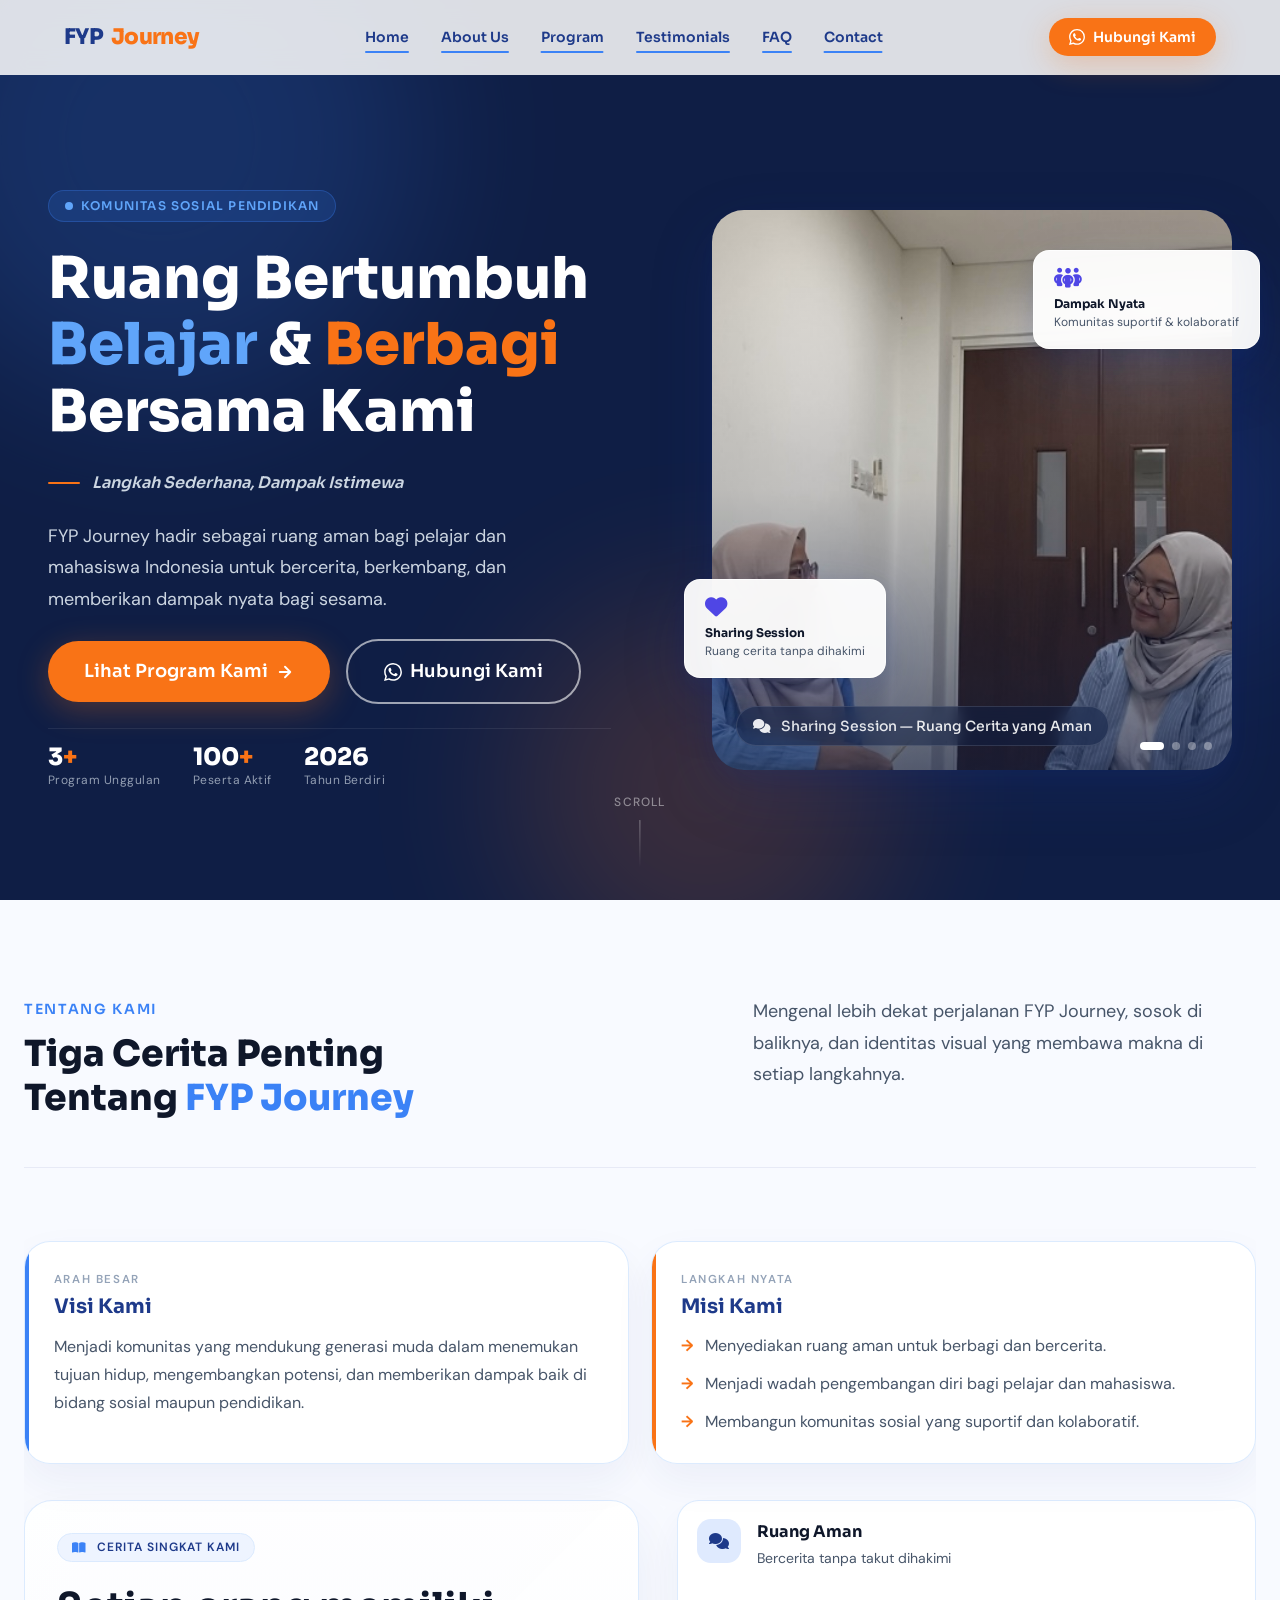
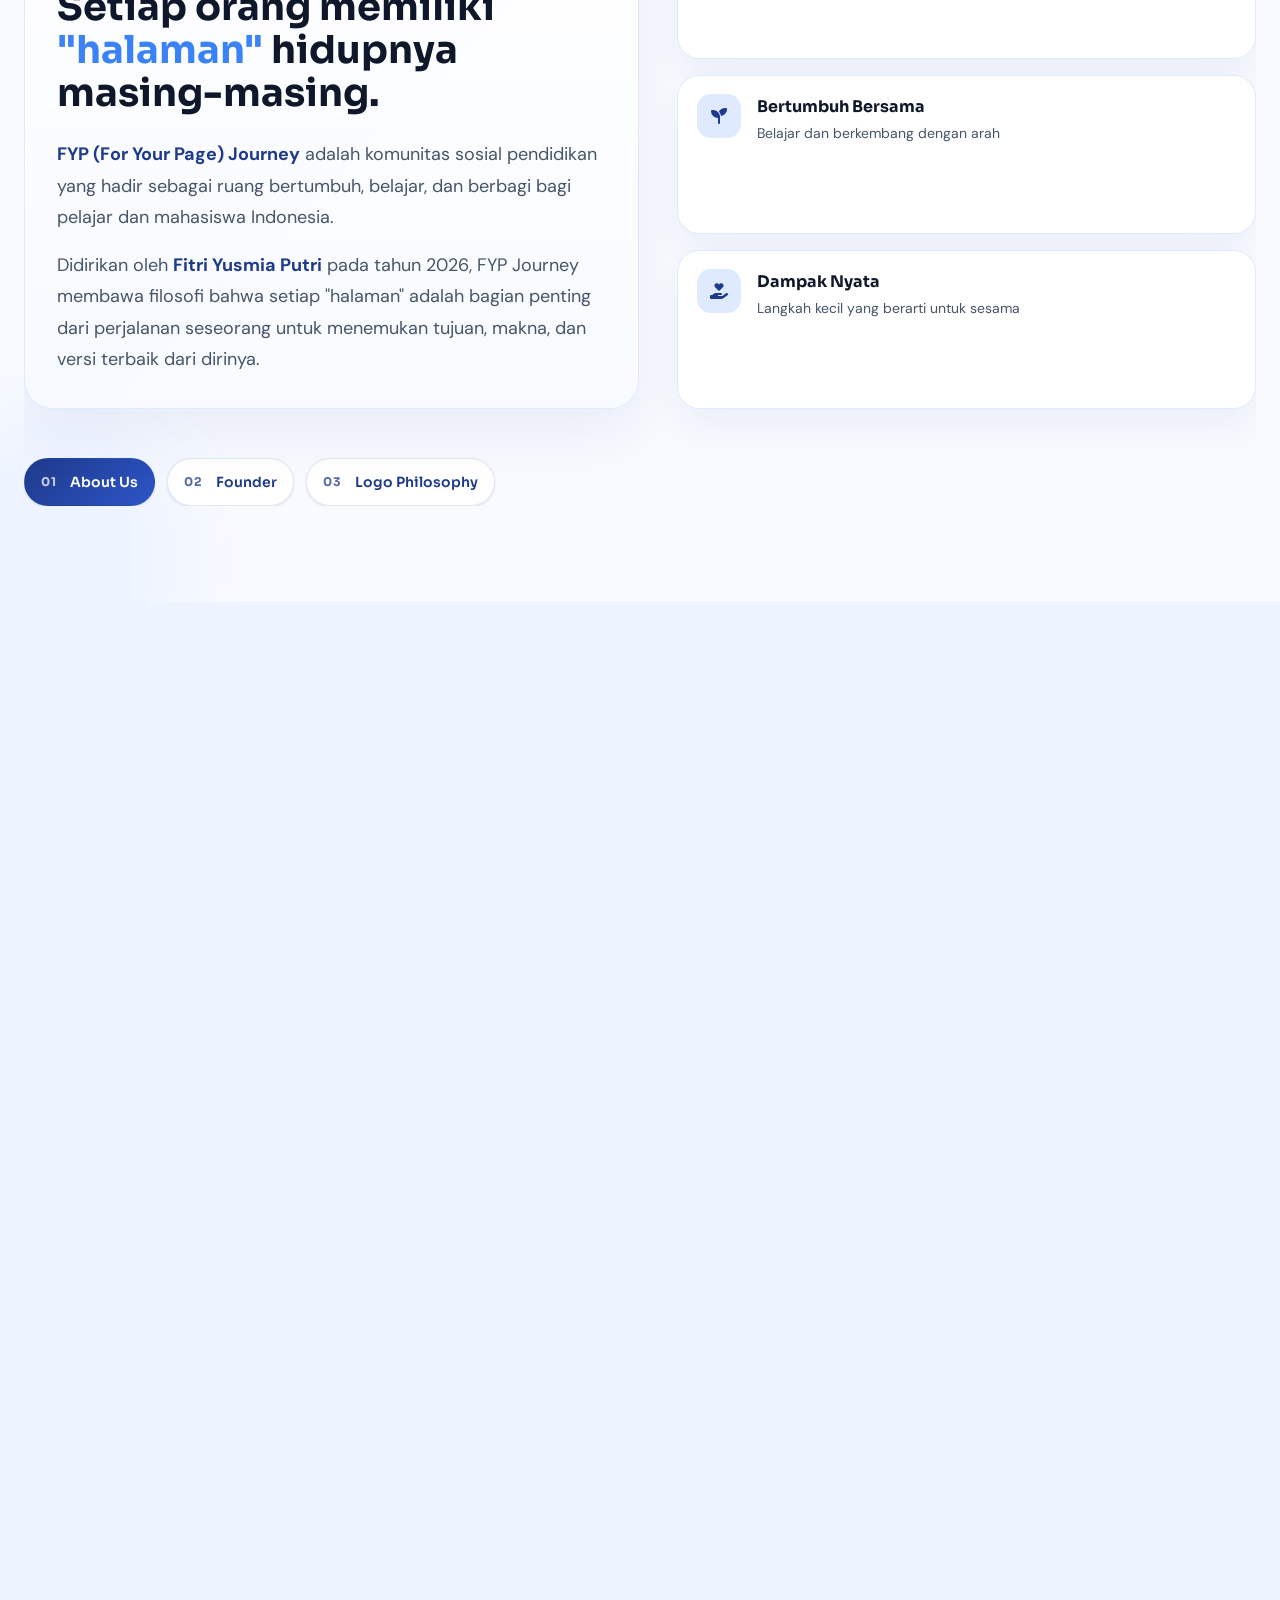
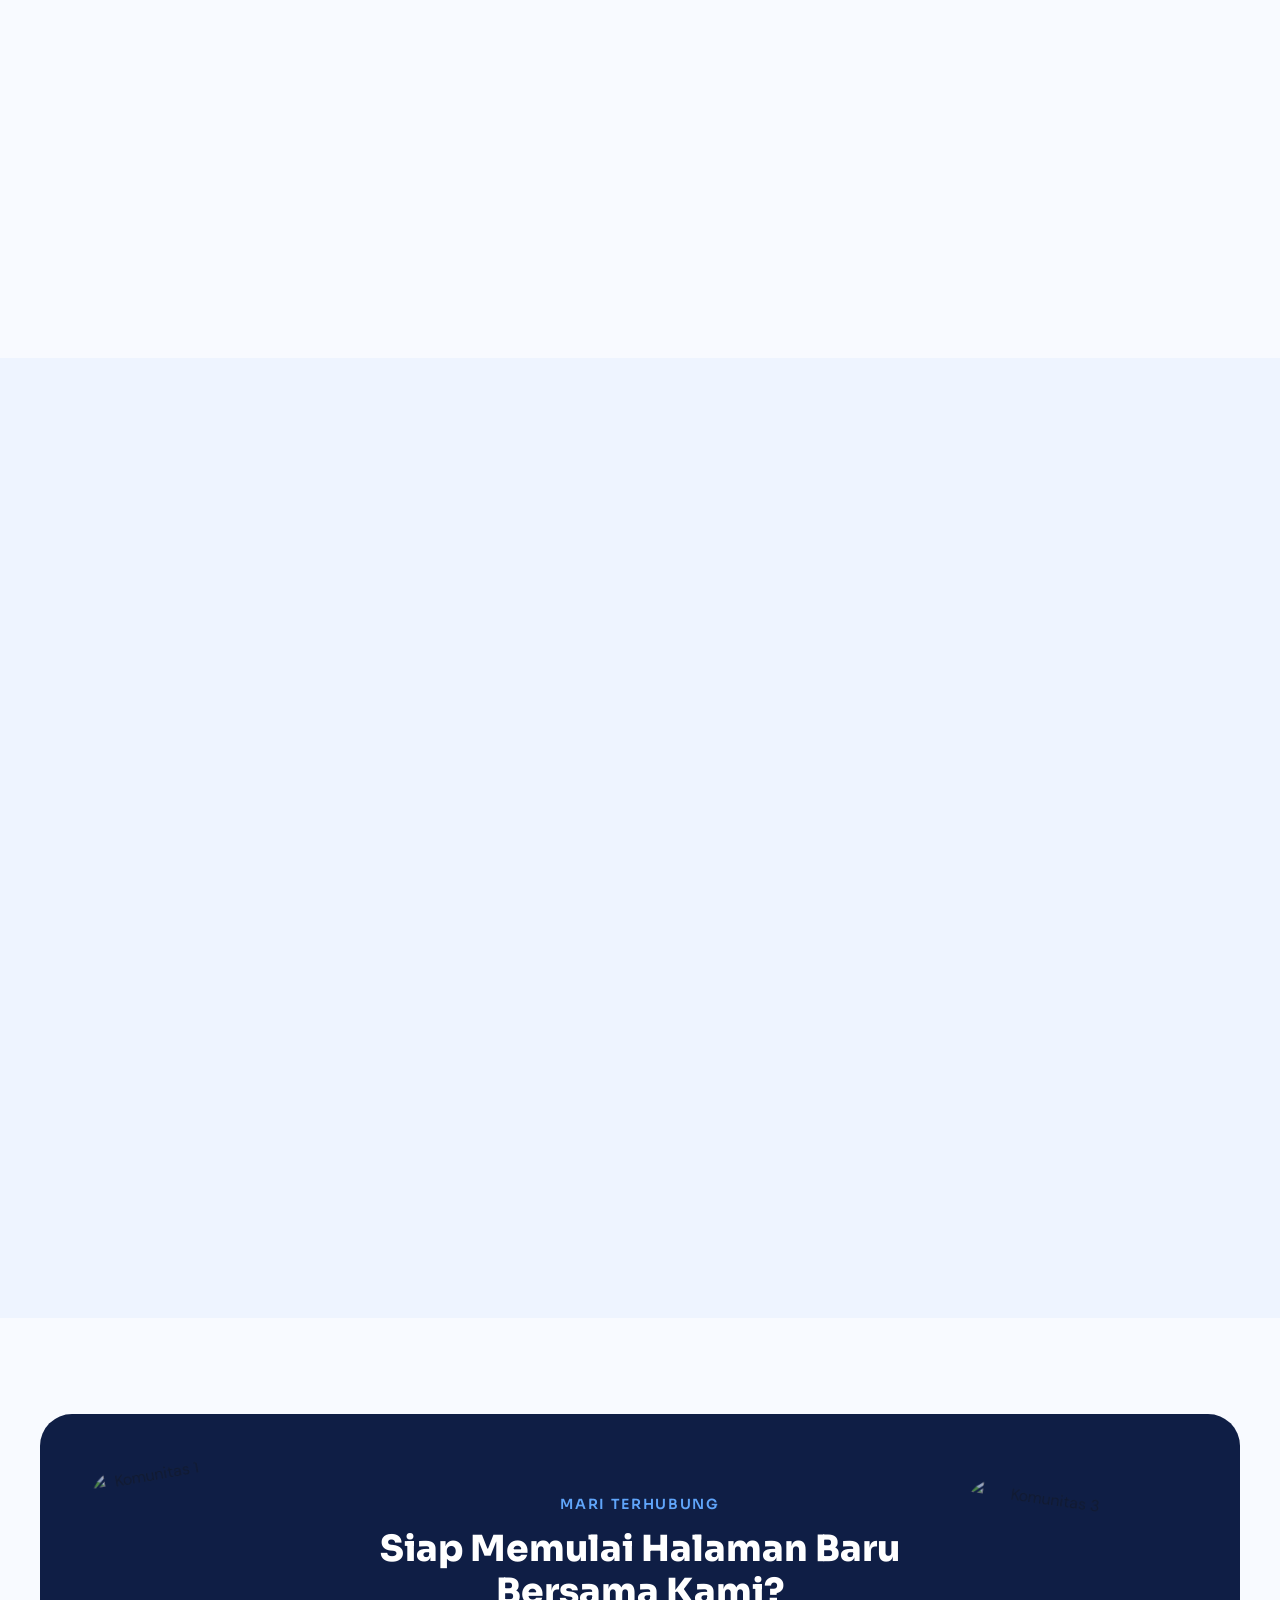
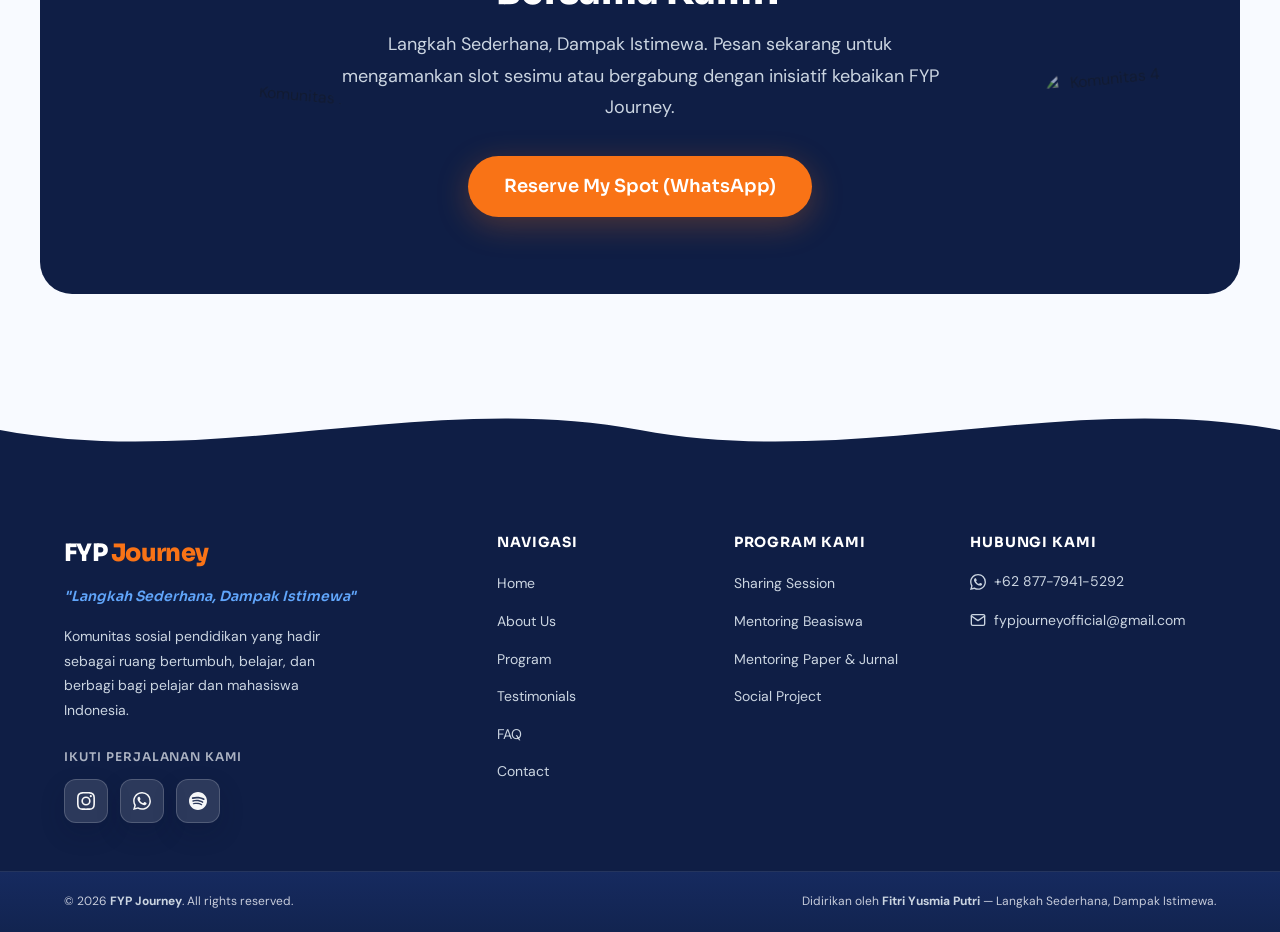
==== commit 82cc32e8: "fix(about/faq/contact): carousel overflow fix, logo philosophy layout redesign, exclusive FAQ accord" ====
--- a/index.html
+++ b/index.html
@@ -839,48 +839,46 @@
                         <p class="section-desc mb-6">Temukan jawaban atas kebingunganmu. Jika masih ada yang ingin
                             ditanyakan, jangan ragu untuk mengisi form di samping.</p>
 
-                        <div class="faq__accordion">
-                            <details class="faq__item" open>
-                                <summary class="faq__question">Apakah Sharing Session ini sesi psikologi medis?
-                                </summary>
-                                <div class="faq__answer">
+                        <div class="faq__accordion" role="list">
+                            <div class="faq__item is-open" role="listitem">
+                                <button type="button" class="faq__question" aria-expanded="true" aria-controls="faq-answer-1">Apakah Sharing Session ini sesi psikologi medis?</button>
+                                <div class="faq__answer" id="faq-answer-1" role="region">
                                     <p>Bukan. Program ini bukan sesi konseling atau terapi profesional medis, melainkan
                                         ruang berbagi cerita oleh konselor yang suportif, empatik, dan menjaga
                                         kerahasiaan untuk mendengarkan tanpa menghakimi.</p>
                                 </div>
-                            </details>
-                            <details class="faq__item">
-                                <summary class="faq__question">Siapa yang bisa mengikuti program FYP Journey?</summary>
-                                <div class="faq__answer">
+                            </div>
+                            <div class="faq__item" role="listitem">
+                                <button type="button" class="faq__question" aria-expanded="false" aria-controls="faq-answer-2">Siapa yang bisa mengikuti program FYP Journey?</button>
+                                <div class="faq__answer" id="faq-answer-2" role="region">
                                     <p>Program kami terbuka untuk pelajar, mahasiswa, fresh graduate, pekerja, dan siapa
                                         saja di Indonesia yang sedang butuh teman cerita atau ingin mengembangkan
                                         potensinya.</p>
                                 </div>
-                            </details>
-                            <details class="faq__item">
-                                <summary class="faq__question">Apakah data dan cerita saya dijamin aman?</summary>
-                                <div class="faq__answer">
+                            </div>
+                            <div class="faq__item" role="listitem">
+                                <button type="button" class="faq__question" aria-expanded="false" aria-controls="faq-answer-3">Apakah data dan cerita saya dijamin aman?</button>
+                                <div class="faq__answer" id="faq-answer-3" role="region">
                                     <p>Tentu. Kami memegang teguh prinsip kerahasiaan. Apa yang diceritakan di dalam
                                         sesi Sharing Session tidak akan disebarluaskan dan tetap menjadi privasi antara
                                         kamu dan konselor.</p>
                                 </div>
-                            </details>
-                            <details class="faq__item">
-                                <summary class="faq__question">Bagaimana cara mendaftar program Mentoring?</summary>
-                                <div class="faq__answer">
+                            </div>
+                            <div class="faq__item" role="listitem">
+                                <button type="button" class="faq__question" aria-expanded="false" aria-controls="faq-answer-4">Bagaimana cara mendaftar program Mentoring?</button>
+                                <div class="faq__answer" id="faq-answer-4" role="region">
                                     <p>Kamu bisa melihat detail lengkap di halaman Program, lalu menekan tombol
                                         pendaftaran yang akan langsung terhubung dengan admin kami via WhatsApp.</p>
                                 </div>
-                            </details>
-                            <details class="faq__item">
-                                <summary class="faq__question">Bolehkah berdonasi berupa uang di Social Project?
-                                </summary>
-                                <div class="faq__answer">
+                            </div>
+                            <div class="faq__item" role="listitem">
+                                <button type="button" class="faq__question" aria-expanded="false" aria-controls="faq-answer-5">Bolehkah berdonasi berupa uang di Social Project?</button>
+                                <div class="faq__answer" id="faq-answer-5" role="region">
                                     <p>Sangat boleh! Program Stationary Donation menerima donasi dalam bentuk uang tunai
                                         maupun barang fisik berupa alat tulis yang nantinya akan disalurkan kepada
                                         anak-anak yang membutuhkan.</p>
                                 </div>
-                            </details>
+                            </div>
                         </div>
                     </div>
 
--- a/assets/css/components/about.css
+++ b/assets/css/components/about.css
@@ -86,9 +86,10 @@
 
 .about__carousel {
     position: relative;
+    /* overflow: hidden KETAT — tanpa padding/margin trick agar slide tetangga tidak bocor */
     overflow: hidden;
-    padding: 24px;
-    margin: -24px;
+    /* Clip memastikan tidak ada sisa slide yang terlihat di kiri/kanan */
+    clip-path: inset(0);
     background: transparent;
     border: none;
     box-shadow: none;
@@ -432,10 +433,12 @@
     color: var(--color-primary-dark);
 }
 
+/* ── Filosofi Logo Slide — Layout Seimbang ── */
 .about__slide-inner--identity {
     display: grid;
-    grid-template-columns: minmax(300px, 0.88fr) minmax(0, 1.12fr);
-    gap: clamp(2rem, 4vw, 4rem);
+    /* Logo di kiri proporsional, copy di kanan sedikit lebih lebar */
+    grid-template-columns: minmax(0, 0.9fr) minmax(0, 1.1fr);
+    gap: clamp(2rem, 4vw, 3.5rem);
     align-items: center;
     padding: clamp(1.5rem, 3vw, 2.25rem) 0;
     background: transparent;
@@ -447,15 +450,14 @@
     background: #ffffff;
     border: 1px solid rgba(219, 234, 254, 0.9);
     border-radius: 32px;
-    padding: clamp(1.5rem, 3vw, 2.5rem);
+    padding: clamp(1.25rem, 2.5vw, 2rem);
     box-shadow: 0 24px 50px rgba(30, 58, 138, 0.08);
     display: flex;
     flex-direction: column;
     align-items: center;
-    gap: var(--space-4);
-    max-width: 380px;
+    gap: var(--space-3);
+    /* Tanpa max-width kaku — ikuti grid column */
     width: 100%;
-    margin-inline: auto;
 }
 
 .about__identity-logo-img {
@@ -485,64 +487,74 @@
 .about__identity-copy {
     display: flex;
     flex-direction: column;
-    gap: var(--space-6);
+    gap: var(--space-5);
 }
 
 .about__identity-title {
     font-family: var(--font-display);
-    font-size: clamp(2rem, 3vw, 3rem);
-    line-height: 1.08;
+    font-size: clamp(1.65rem, 2.5vw, 2.5rem);
+    line-height: 1.1;
     color: var(--color-text-primary);
-    max-width: 12ch;
+    max-width: 16ch;
 }
 
 .about__identity-desc {
-    max-width: 58ch;
+    max-width: 52ch;
     color: var(--color-text-secondary);
-    font-size: var(--text-lg);
+    font-size: var(--text-base);
     line-height: var(--leading-relaxed);
 }
 
+/* Points: 2 kolom × 2 baris — seimbang dan tidak menumpuk */
 .about__identity-points {
     display: grid;
     grid-template-columns: repeat(2, minmax(0, 1fr));
-    gap: var(--space-6);
+    gap: var(--space-4);
 }
 
 .about__identity-point {
     display: flex;
-    align-items: flex-start;
-    gap: var(--space-4);
-    padding: 0;
-    background: transparent;
-    border: none;
-    box-shadow: none;
+    flex-direction: column;
+    gap: var(--space-2);
+    padding: var(--space-4);
+    background: rgba(248, 250, 255, 0.9);
+    border: 1px solid rgba(219, 234, 254, 0.8);
+    border-radius: 18px;
+    box-shadow: 0 8px 20px rgba(30, 58, 138, 0.04);
+    transition: transform var(--duration-base) var(--ease-out),
+                box-shadow var(--duration-base) var(--ease-out);
+}
+
+.about__identity-point:hover {
+    transform: translateY(-2px);
+    box-shadow: 0 14px 28px rgba(30, 58, 138, 0.08);
 }
 
 .about__identity-point-icon {
-    width: 38px;
-    height: 38px;
+    width: 36px;
+    height: 36px;
     flex-shrink: 0;
     display: inline-flex;
     align-items: center;
     justify-content: center;
-    border-radius: 12px;
-    background: rgba(59, 130, 246, 0.08);
+    border-radius: 10px;
+    background: rgba(59, 130, 246, 0.1);
     color: var(--color-primary);
+    margin-bottom: var(--space-1);
 }
 
 .about__identity-point-title {
     font-family: var(--font-display);
-    font-size: var(--text-base);
+    font-size: var(--text-sm);
     font-weight: var(--font-bold);
     color: var(--color-text-primary);
-    margin-bottom: 4px;
+    line-height: 1.3;
 }
 
 .about__identity-point-text {
     margin: 0;
     color: var(--color-text-secondary);
-    font-size: var(--text-sm);
+    font-size: 0.78rem;
     line-height: var(--leading-relaxed);
 }
 
@@ -637,8 +649,11 @@
         max-width: none;
     }
 
+    /* Carousel mobile: clip ketat, tanpa overflow */
     .about__carousel {
+        /* Sudah overflow:hidden + clip-path dari base — tidak perlu override */
         padding: 0;
+        margin: 0;
     }
 
     .about__slide-inner {
@@ -648,20 +663,33 @@
     .about__story-title,
     .about__founder-title,
     .about__identity-title {
-        font-size: clamp(1.75rem, 6vw, 2.35rem);
+        font-size: clamp(1.6rem, 5.5vw, 2.2rem);
     }
 
     .about__pillar,
-    .about__meta-card,
-    .about__identity-point {
+    .about__meta-card {
         padding: 0.9rem 1rem;
     }
 
     .about__overview-top,
     .about__vision-mission,
-    .about__founder-meta,
+    .about__founder-meta {
+        grid-template-columns: 1fr;
+    }
+
+    /* Filosofi logo: stack vertikal di mobile */
+    .about__slide-inner--identity {
+        grid-template-columns: 1fr;
+    }
+
+    .about__identity-logo-wrap {
+        max-width: 260px;
+        margin-inline: auto;
+    }
+
+    /* Points tetap 2 kolom di mobile jika cukup lebar, fallback 1 kolom di xs */
     .about__identity-points {
-        grid-template-columns: 1fr;
+        grid-template-columns: repeat(2, minmax(0, 1fr));
     }
 
     .about__identity-logo-card--accent {
@@ -694,4 +722,8 @@
         font-size: 13px;
     }
 
-}
+    /* Points 1 kolom di layar sangat kecil */
+    .about__identity-points {
+        grid-template-columns: 1fr;
+    }
+}
--- a/assets/css/components/faq.css
+++ b/assets/css/components/faq.css
@@ -19,29 +19,42 @@
 }
 
 .faq__question {
+    /* Reset button styles */
+    -webkit-appearance: none;
+    appearance: none;
+    background: none;
+    border: none;
+    width: 100%;
+    text-align: left;
+    /* Custom styles */
     padding: var(--space-4) var(--space-5);
     font-family: var(--font-display);
+    font-size: var(--text-base);
     font-weight: var(--font-bold);
     color: var(--color-primary);
     cursor: pointer;
-    list-style: none;
     display: flex;
     justify-content: space-between;
     align-items: center;
+    gap: var(--space-4);
 }
 
-.faq__question::-webkit-details-marker {
-    display: none;
+.faq__question:focus-visible {
+    outline: 2px solid rgba(59, 130, 246, 0.45);
+    outline-offset: -2px;
+    border-radius: var(--radius-lg);
 }
 
 .faq__question::after {
     content: '+';
     font-size: var(--text-xl);
+    flex-shrink: 0;
     color: var(--color-secondary);
-    transition: transform var(--duration-fast);
+    transition: transform var(--duration-fast), content var(--duration-fast);
 }
 
-.faq__item[open] .faq__question::after {
+.faq__item[open] .faq__question::after,
+.faq__item.is-open .faq__question::after {
     content: '−';
     transform: rotate(180deg);
 }
@@ -50,6 +63,16 @@
     padding: 0 var(--space-5) var(--space-4);
     color: var(--color-text-secondary);
     line-height: var(--leading-relaxed);
+    /* Animasi smooth open/close — dikontrol via JS (max-height trick) */
+    overflow: hidden;
+    max-height: 0;
+    transition: max-height 0.32s ease, padding 0.2s ease;
+}
+
+/* State terbuka dikontrol JS dengan .is-open di .faq__item */
+.faq__item.is-open .faq__answer {
+    max-height: 600px;
+    padding-bottom: var(--space-4);
 }
 
 /* Form Styles */
--- a/assets/css/components/contact.css
+++ b/assets/css/components/contact.css
@@ -1,7 +1,7 @@
 /* contact.css */
 .contact__container {
     position: relative;
-    padding: var(--space-16) var(--space-4);
+    padding: var(--space-16) var(--space-8);
     background: var(--color-bg-dark);
     border-radius: var(--radius-2xl);
     text-align: center;
@@ -97,9 +97,23 @@
     .contact__container {
         min-height: auto;
         padding: var(--space-10) var(--space-6);
+        /* Outer margin agar card tidak langsung menempel ke tepi layar */
+        margin-inline: var(--space-3);
+        border-radius: var(--radius-xl);
     }
 
     .contact__title {
         font-size: var(--text-3xl);
     }
 }
+
+@media (max-width: 480px) {
+    .contact__container {
+        padding: var(--space-8) var(--space-5);
+        margin-inline: var(--space-2);
+    }
+
+    .contact__title {
+        font-size: var(--text-2xl);
+    }
+}
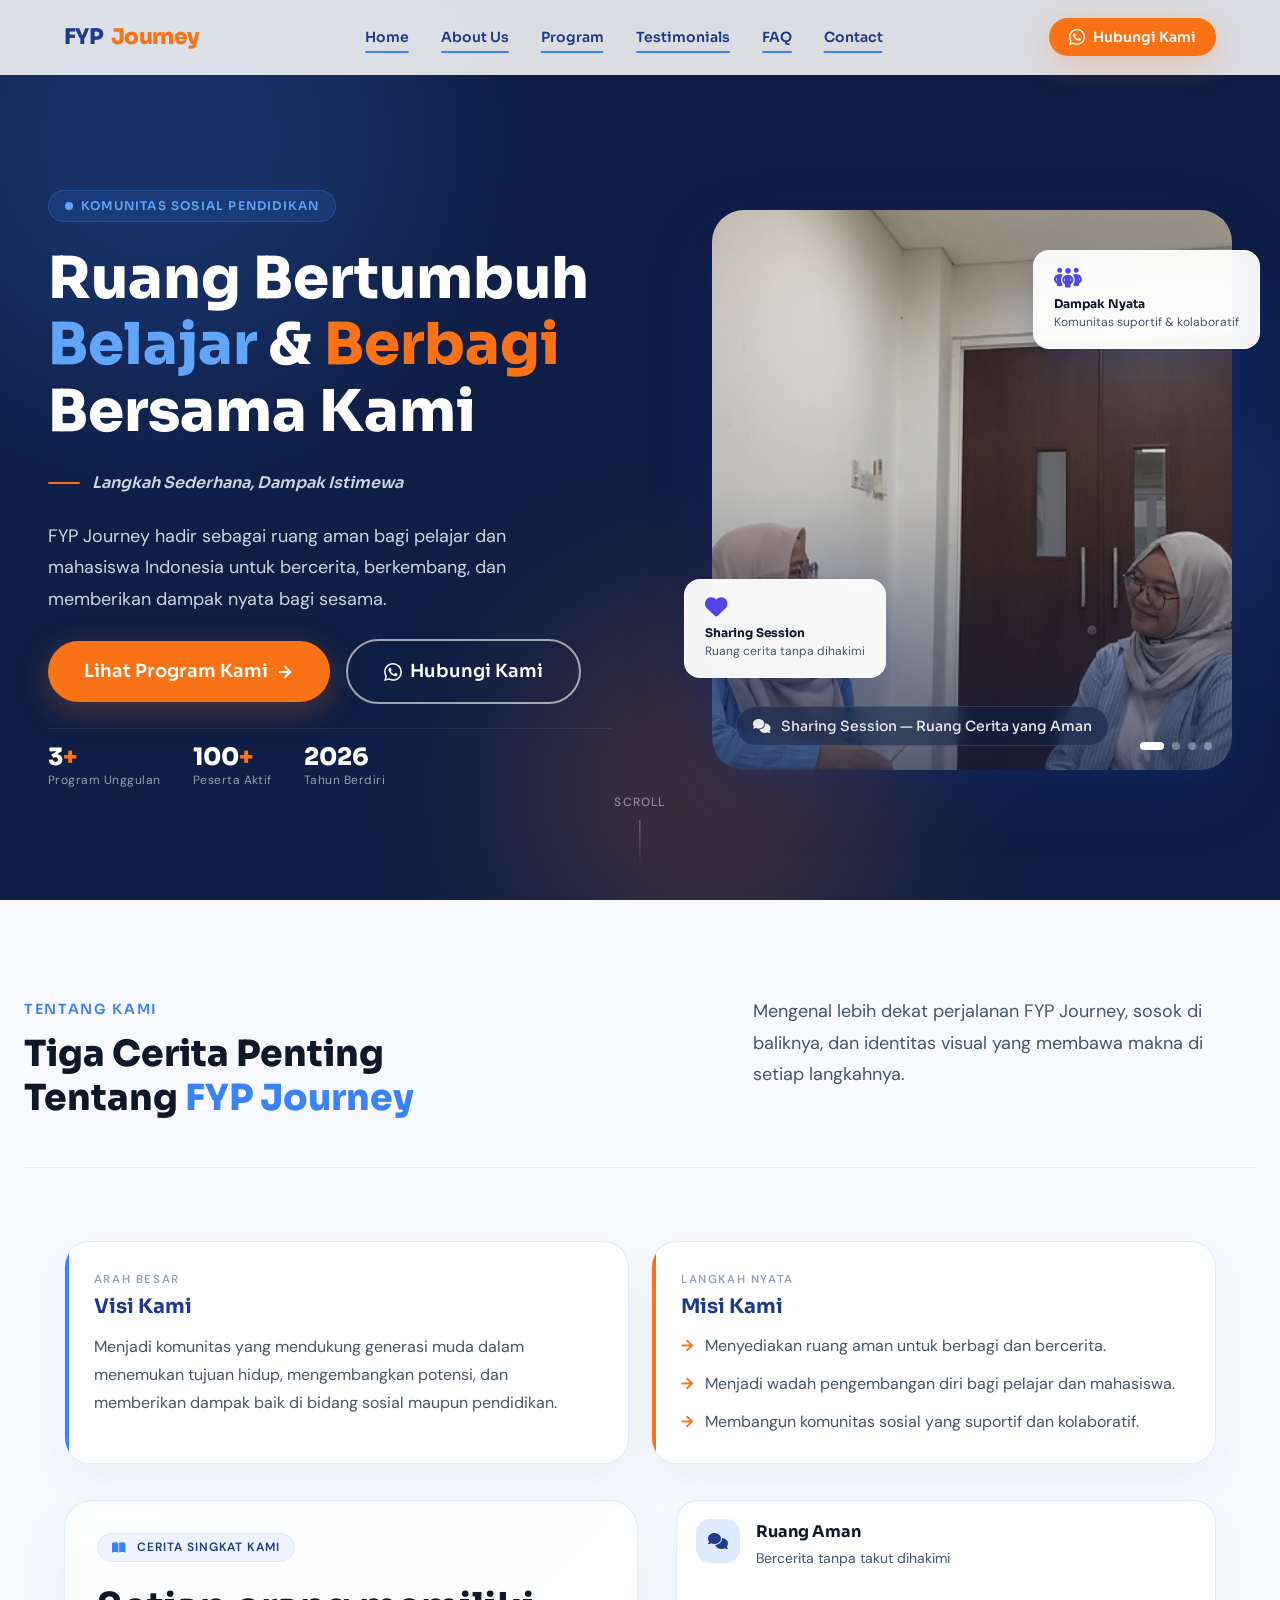
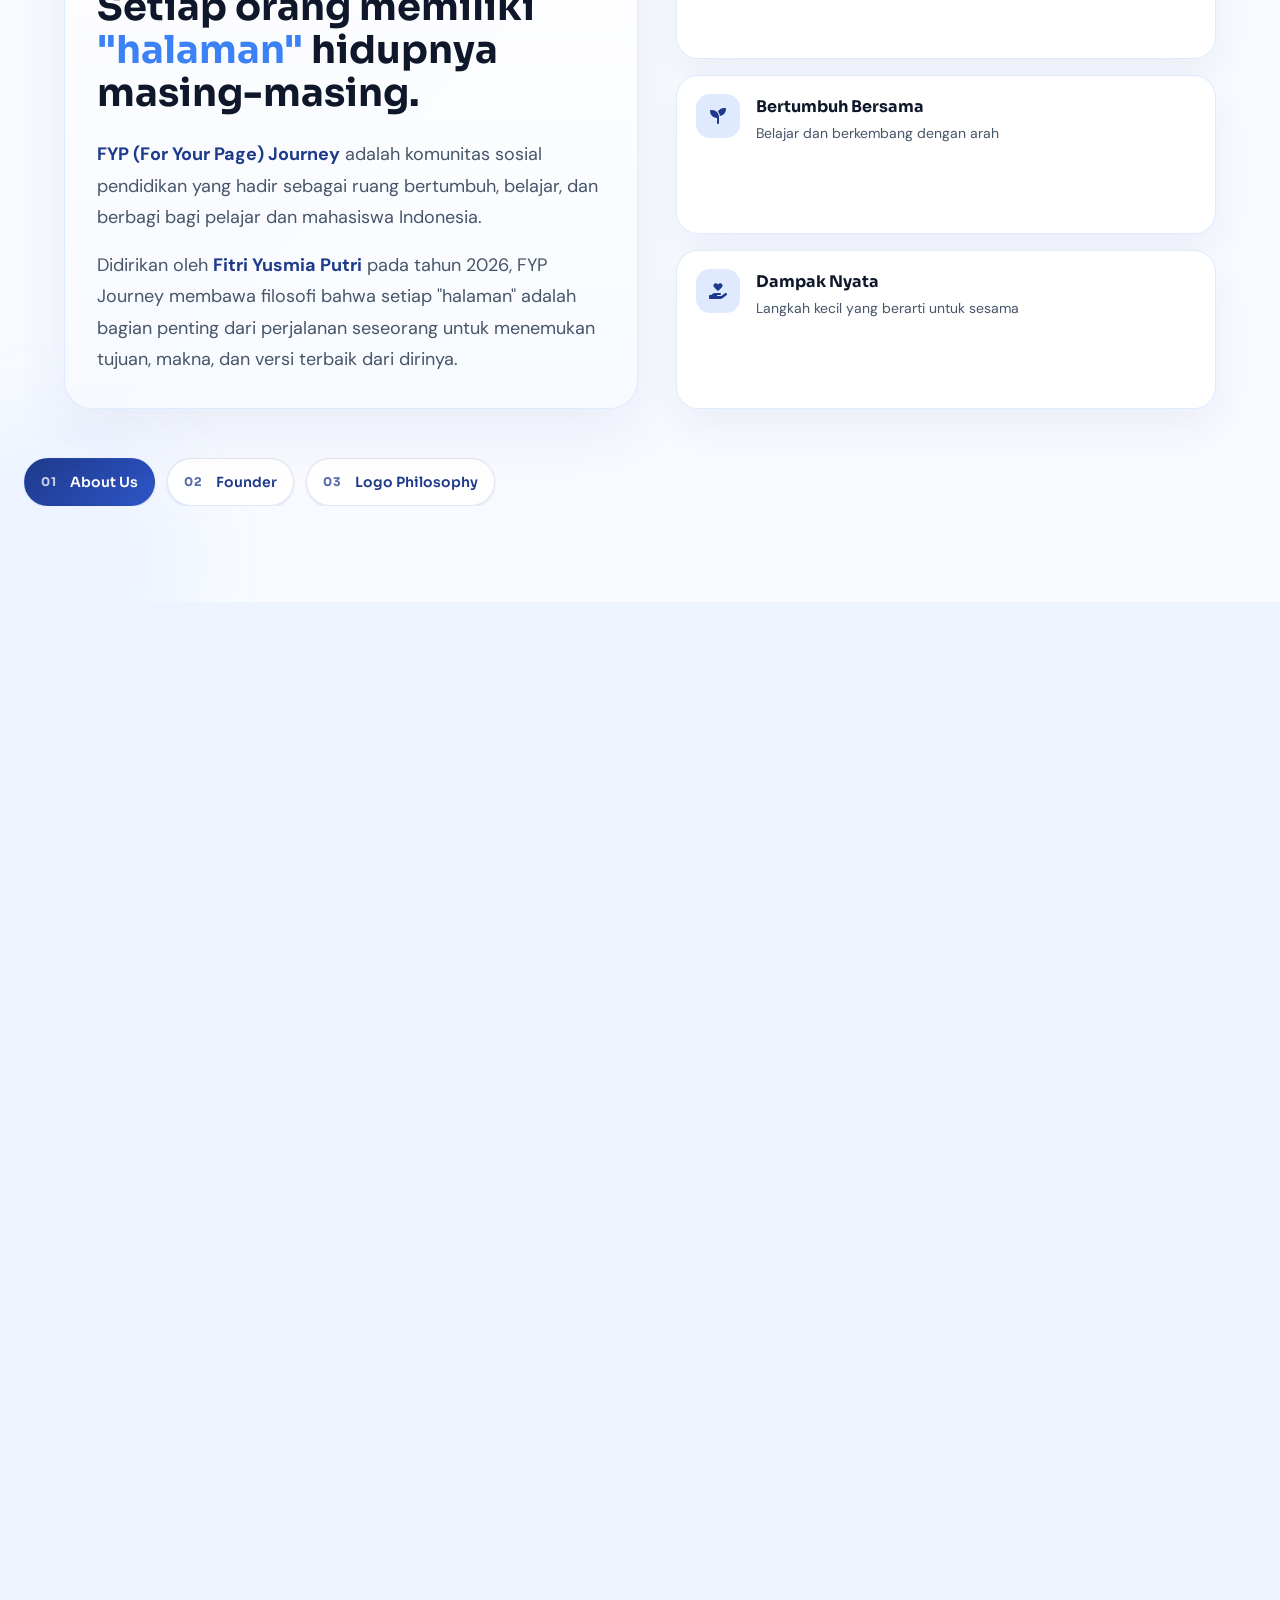
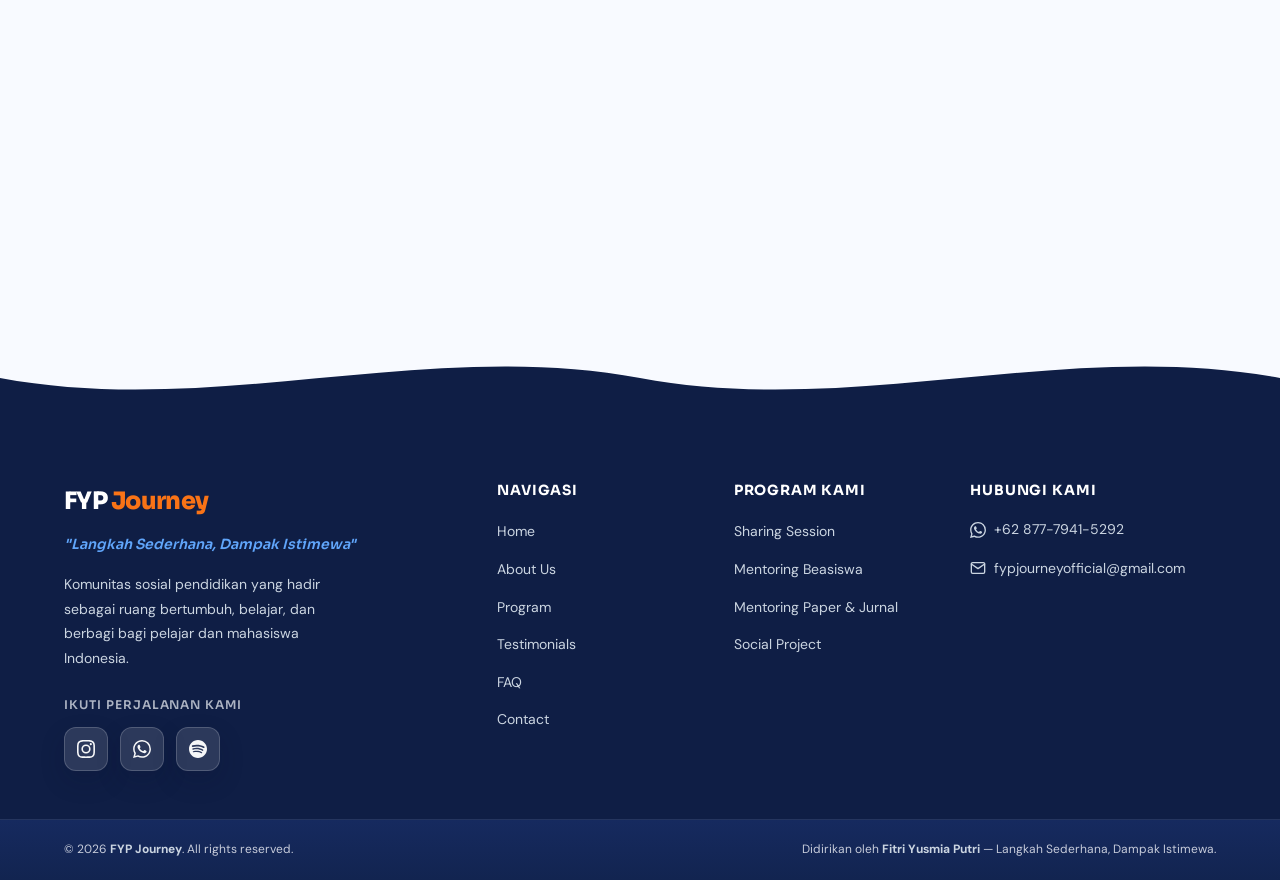
==== commit 8a66be5d: "fix(ui): fix founder slide padding, faq collapsed text leak, and format email button" ====
--- a/index.html
+++ b/index.html
@@ -915,6 +915,7 @@
                             </button>
                             <a href="mailto:fypjourneyofficial@gmail.com?subject=Pertanyaan%20FYP%20Journey"
                                 class="btn btn--outline w-full justify-center">
+                                <i class="fas fa-envelope" aria-hidden="true"></i>
                                 Kirim via Email
                             </a>
                             <p class="form-status" data-form-status role="status" aria-live="polite"></p>
--- a/assets/css/main.css
+++ b/assets/css/main.css
@@ -288,6 +288,10 @@
     justify-content: space-between;
 }
 
+.justify-center {
+    justify-content: center;
+}
+
 .gap-4 {
     gap: var(--space-4);
 }
--- a/assets/css/components/about.css
+++ b/assets/css/components/about.css
@@ -114,7 +114,7 @@
 .about__slide-inner {
     min-height: 620px;
     border-radius: 0;
-    padding: clamp(1.25rem, 2.6vw, 2.25rem) 0;
+    padding: clamp(1.25rem, 2.6vw, 2.25rem) clamp(1rem, 3.5vw, 2.5rem);
 }
 
 .about__slide-inner--overview {
@@ -657,7 +657,7 @@
     }
 
     .about__slide-inner {
-        padding: 1.25rem 0;
+        padding: 1.25rem var(--space-4);
     }
 
     .about__story-title,
--- a/assets/css/components/faq.css
+++ b/assets/css/components/faq.css
@@ -53,26 +53,26 @@
     transition: transform var(--duration-fast), content var(--duration-fast);
 }
 
-.faq__item[open] .faq__question::after,
 .faq__item.is-open .faq__question::after {
     content: '−';
     transform: rotate(180deg);
 }
 
 .faq__answer {
-    padding: 0 var(--space-5) var(--space-4);
+    padding: 0 var(--space-5);
     color: var(--color-text-secondary);
     line-height: var(--leading-relaxed);
     /* Animasi smooth open/close — dikontrol via JS (max-height trick) */
     overflow: hidden;
     max-height: 0;
-    transition: max-height 0.32s ease, padding 0.2s ease;
+    transition: max-height 0.32s ease, padding 0.32s ease;
 }
 
 /* State terbuka dikontrol JS dengan .is-open di .faq__item */
 .faq__item.is-open .faq__answer {
-    max-height: 600px;
-    padding-bottom: var(--space-4);
+    max-height: 400px;
+    padding-top: var(--space-2);
+    padding-bottom: var(--space-5);
 }
 
 /* Form Styles */
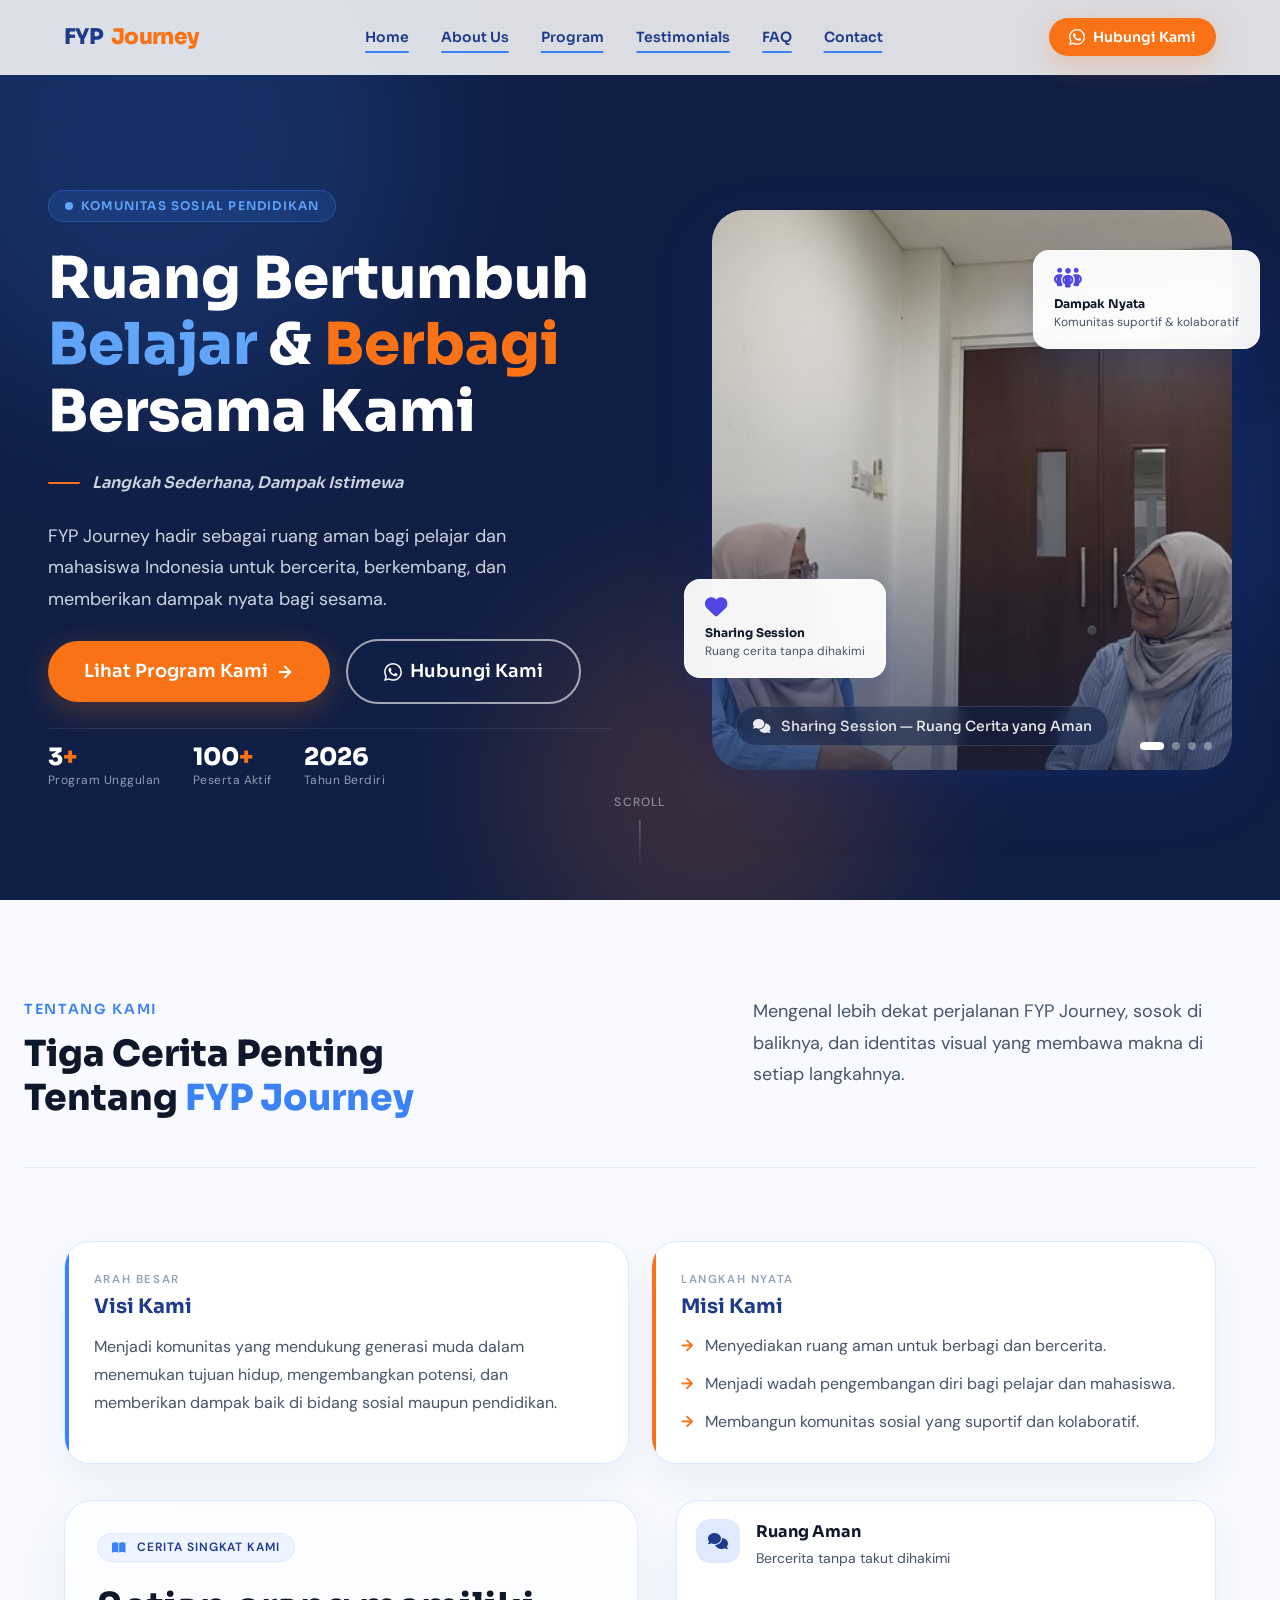
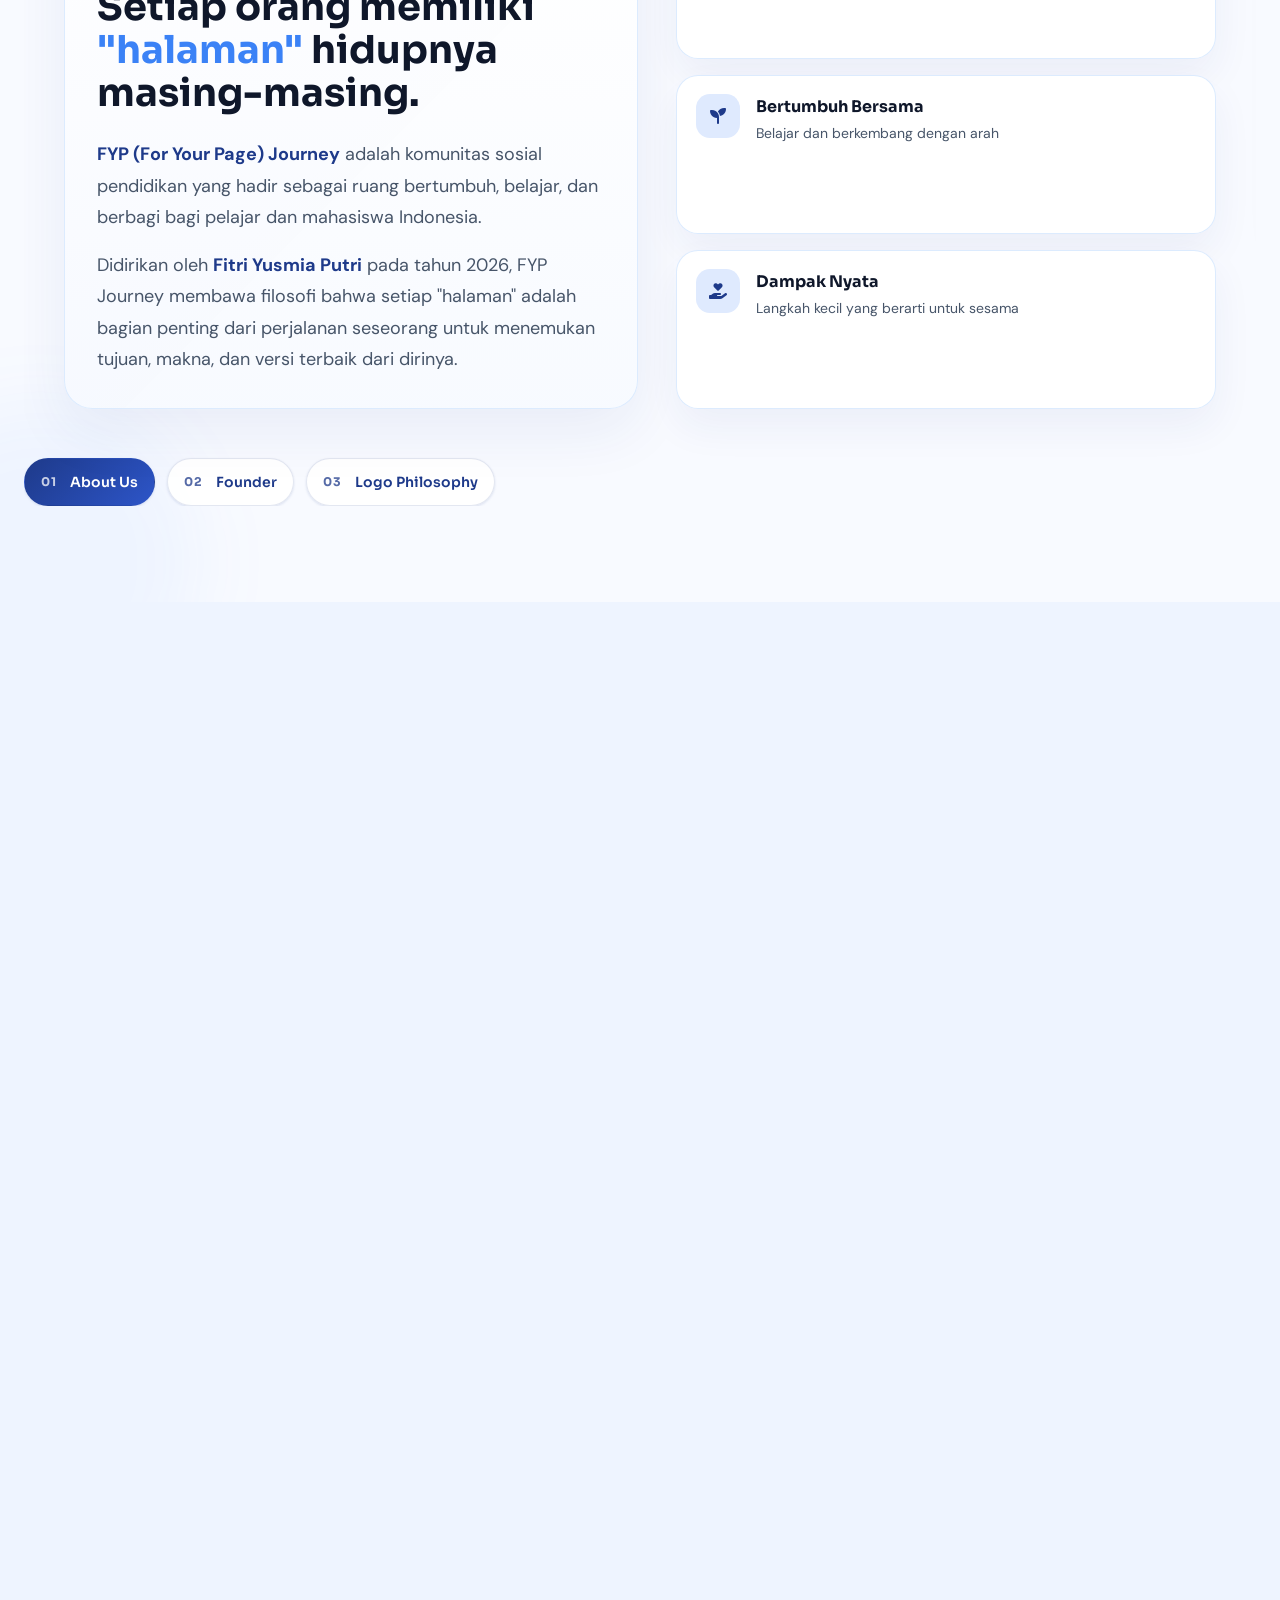
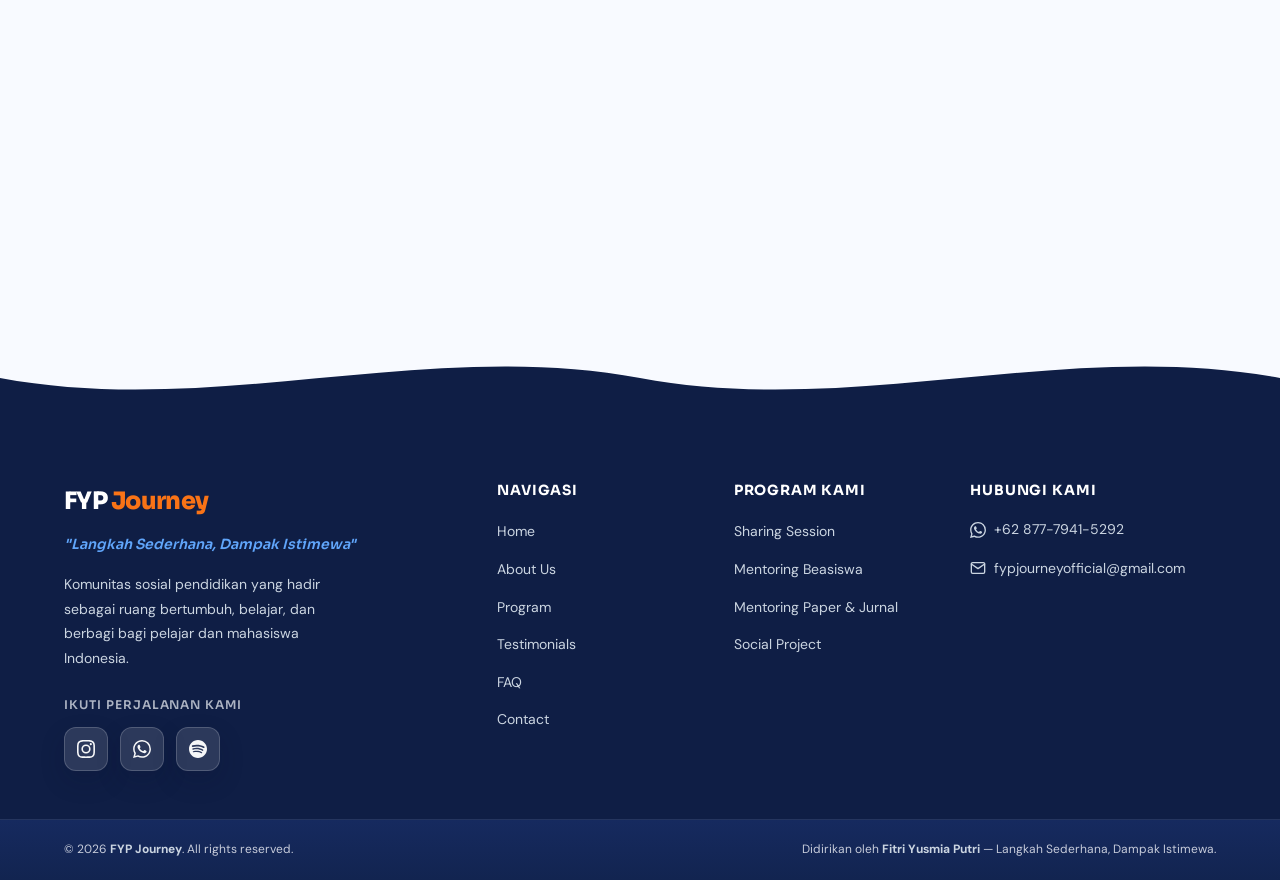
==== commit 247b3e60: "fix(ui): founder layout symmetry on desktop, full-width program actions on mobile" ====
--- a/index.html
+++ b/index.html
@@ -603,7 +603,7 @@
                                 yang ingin bercerita, mengekspresikan perasaan, dan didengarkan tanpa dihakimi.
                             </p>
 
-                            <div class="program-card__actions flex gap-4 mt-6" style="flex-wrap: wrap;">
+                            <div class="program-card__actions">
                                 <a href="/programs/sharing-session.html" class="btn btn--outline">
                                     Lihat Detail
                                     <svg width="16" height="16" viewBox="0 0 24 24" fill="none" stroke="currentColor"
@@ -641,7 +641,7 @@
                                 interview.
                             </p>
 
-                            <div class="program-card__actions flex gap-4 mt-6" style="flex-wrap: wrap;">
+                            <div class="program-card__actions">
                                 <a href="/programs/mentoring-beasiswa.html" class="btn btn--outline">
                                     Lihat Detail
                                     <svg width="16" height="16" viewBox="0 0 24 24" fill="none" stroke="currentColor"
@@ -677,7 +677,7 @@
                                 dalam menulis karya ilmiah seperti paper, artikel ilmiah, dan jurnal.
                             </p>
 
-                            <div class="program-card__actions flex gap-4 mt-6" style="flex-wrap: wrap;">
+                            <div class="program-card__actions">
                                 <a href="/programs/mentoring-paper.html" class="btn btn--outline">
                                     Lihat Detail
                                     <svg width="16" height="16" viewBox="0 0 24 24" fill="none" stroke="currentColor"
@@ -715,7 +715,7 @@
                                 membutuhkan.
                             </p>
 
-                            <div class="program-card__actions flex gap-4 mt-6" style="flex-wrap: wrap;">
+                            <div class="program-card__actions">
                                 <a href="/programs/social-project.html" class="btn btn--outline">
                                     Lihat Detail
                                     <svg width="16" height="16" viewBox="0 0 24 24" fill="none" stroke="currentColor"
--- a/assets/css/components/about.css
+++ b/assets/css/components/about.css
@@ -313,7 +313,7 @@
 .about__founder-showcase {
     width: 100%;
     display: grid;
-    grid-template-columns: minmax(320px, 0.88fr) minmax(0, 1.12fr);
+    grid-template-columns: minmax(auto, 430px) 1fr;
     gap: clamp(2rem, 4vw, 4rem);
     align-items: center;
     padding: clamp(1.5rem, 3vw, 2.25rem) 0;
@@ -330,7 +330,7 @@
     position: relative;
     max-width: 430px;
     aspect-ratio: 0.76;
-    margin-inline: auto 0;
+    margin-inline: 0 auto;
     padding: 1rem;
     border-radius: 32px;
     background: rgba(255, 255, 255, 0.82);
--- a/assets/css/components/programs.css
+++ b/assets/css/components/programs.css
@@ -88,6 +88,13 @@
     font-size: var(--text-lg);
 }
 
+.program-card__actions {
+    display: flex;
+    gap: var(--space-4);
+    margin-top: var(--space-6);
+    flex-wrap: wrap;
+}
+
 /* ── Responsive ── */
 @media (max-width: 900px) {
 
@@ -105,4 +112,16 @@
     .program-card__content {
         padding: 0 var(--space-2) var(--space-2) var(--space-2);
     }
+}
+
+@media (max-width: 576px) {
+    .program-card__actions {
+        flex-direction: column;
+        gap: var(--space-3);
+    }
+
+    .program-card__actions .btn {
+        width: 100%;
+        justify-content: center;
+    }
 }
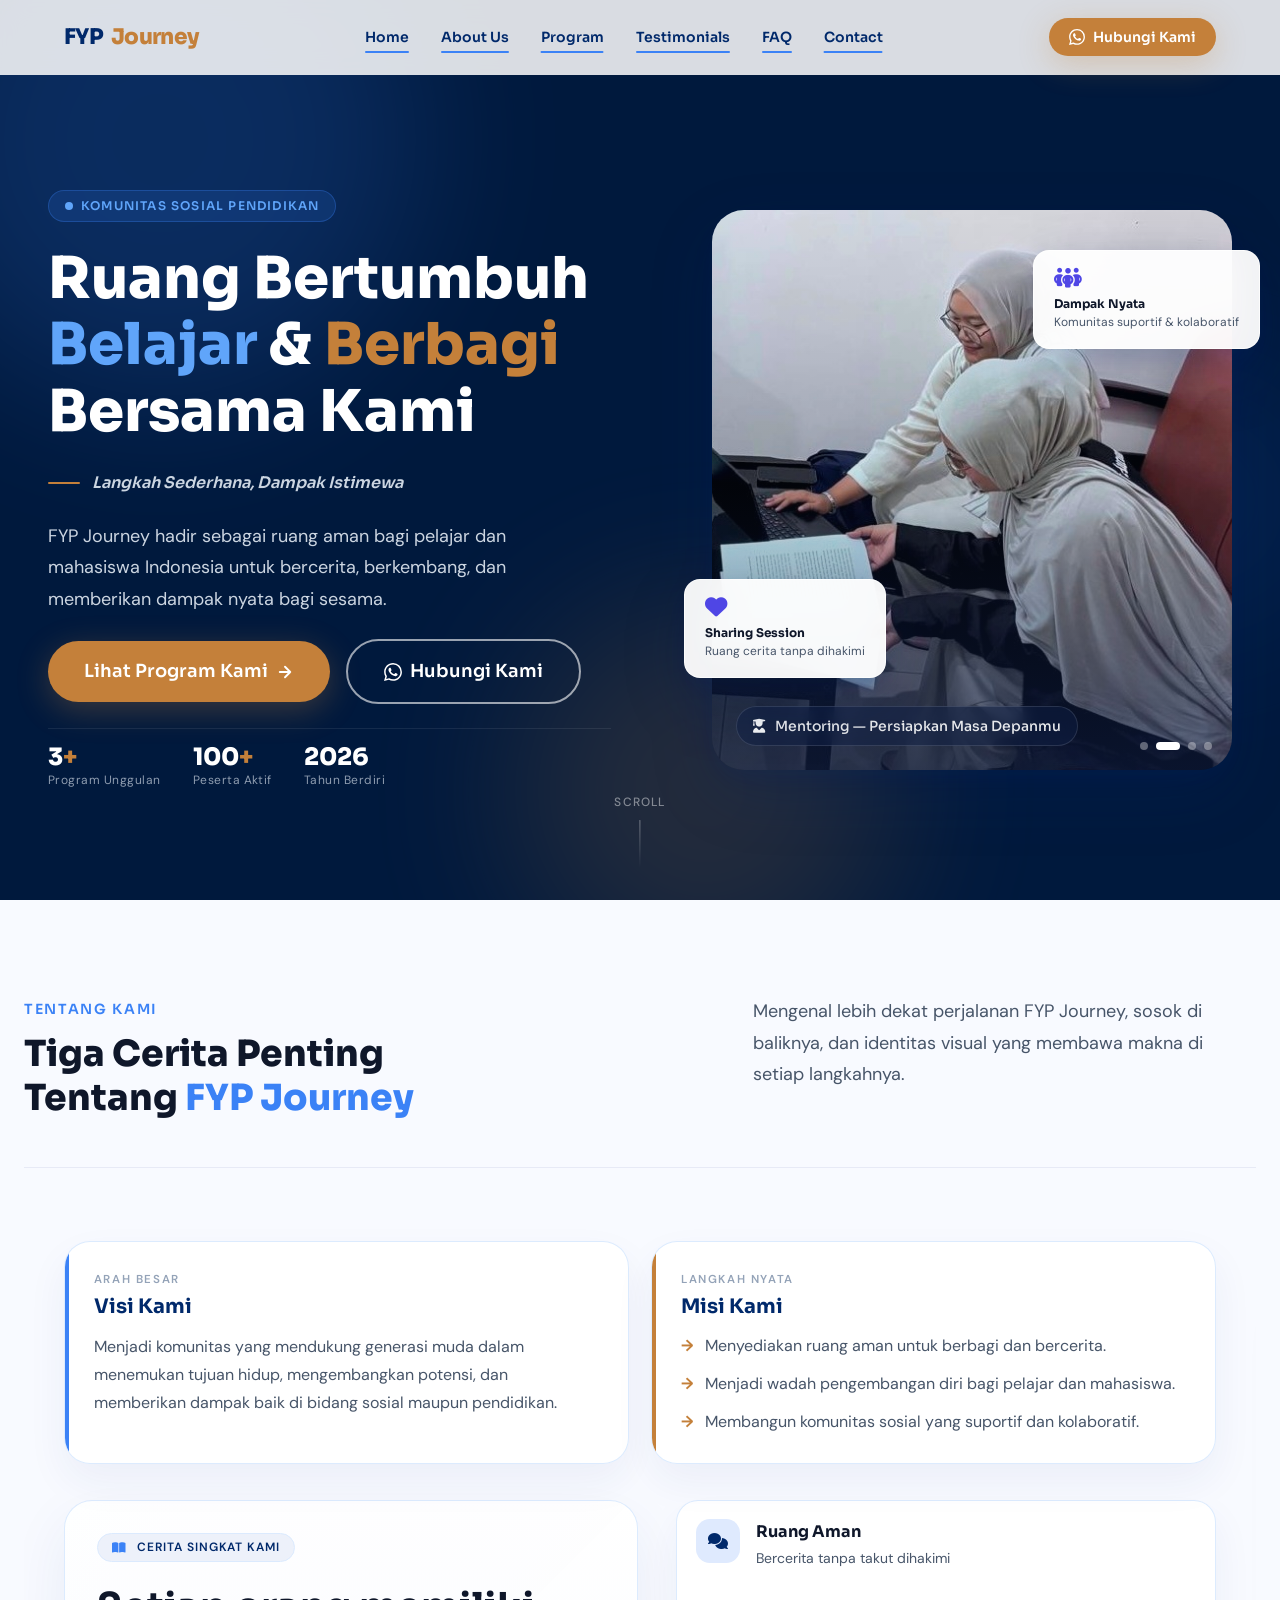
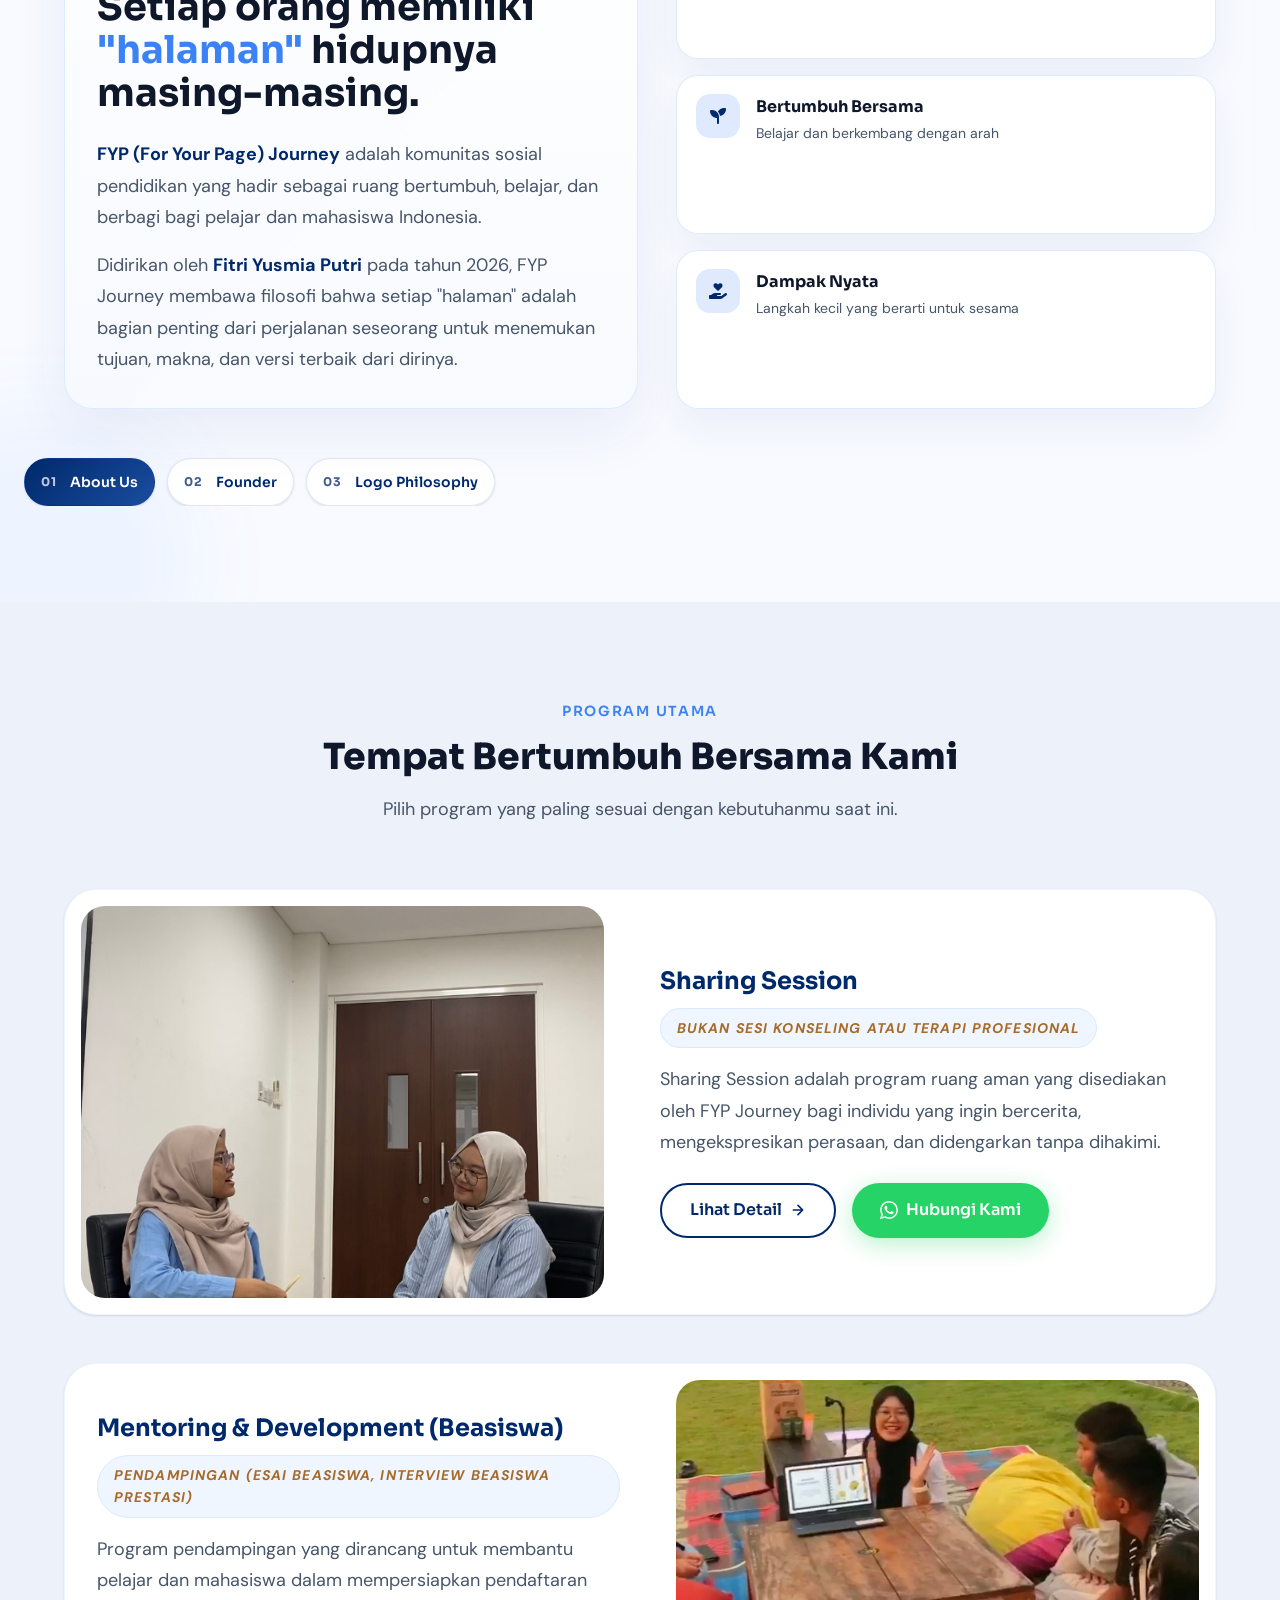
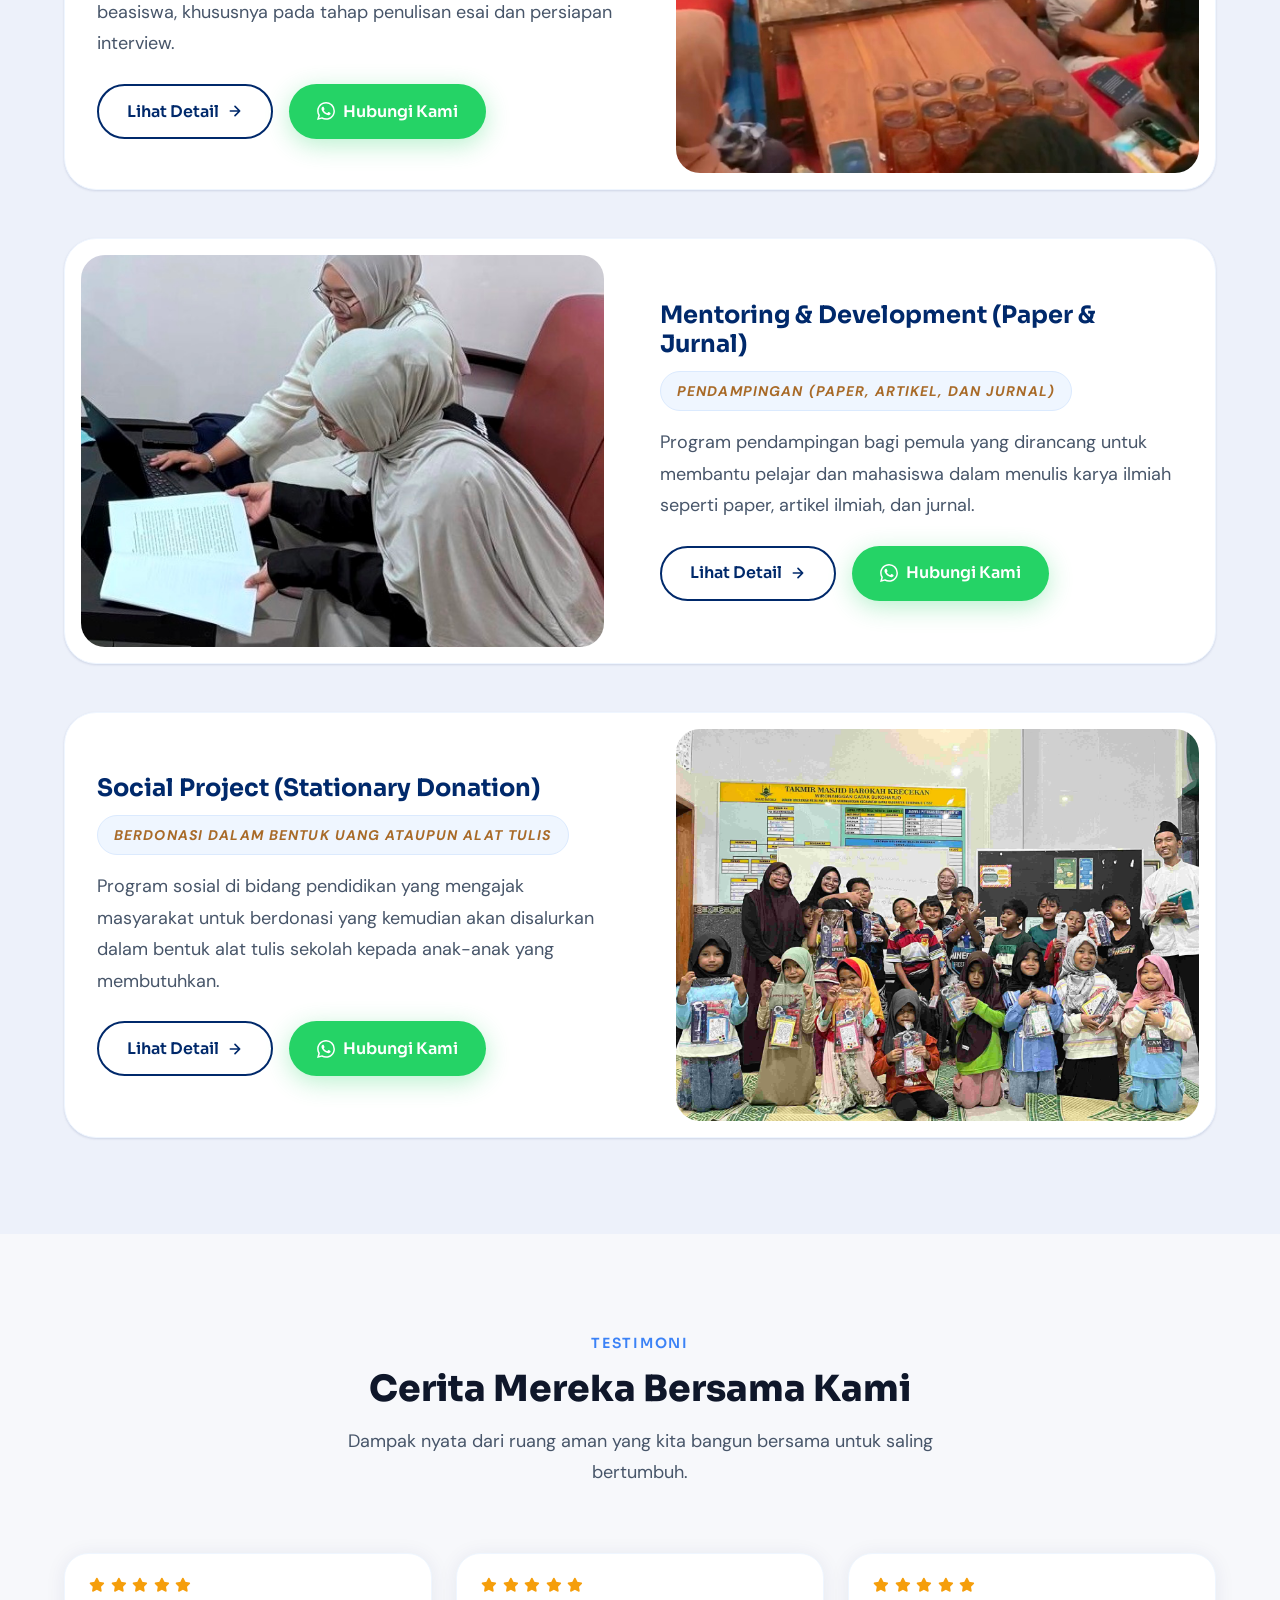
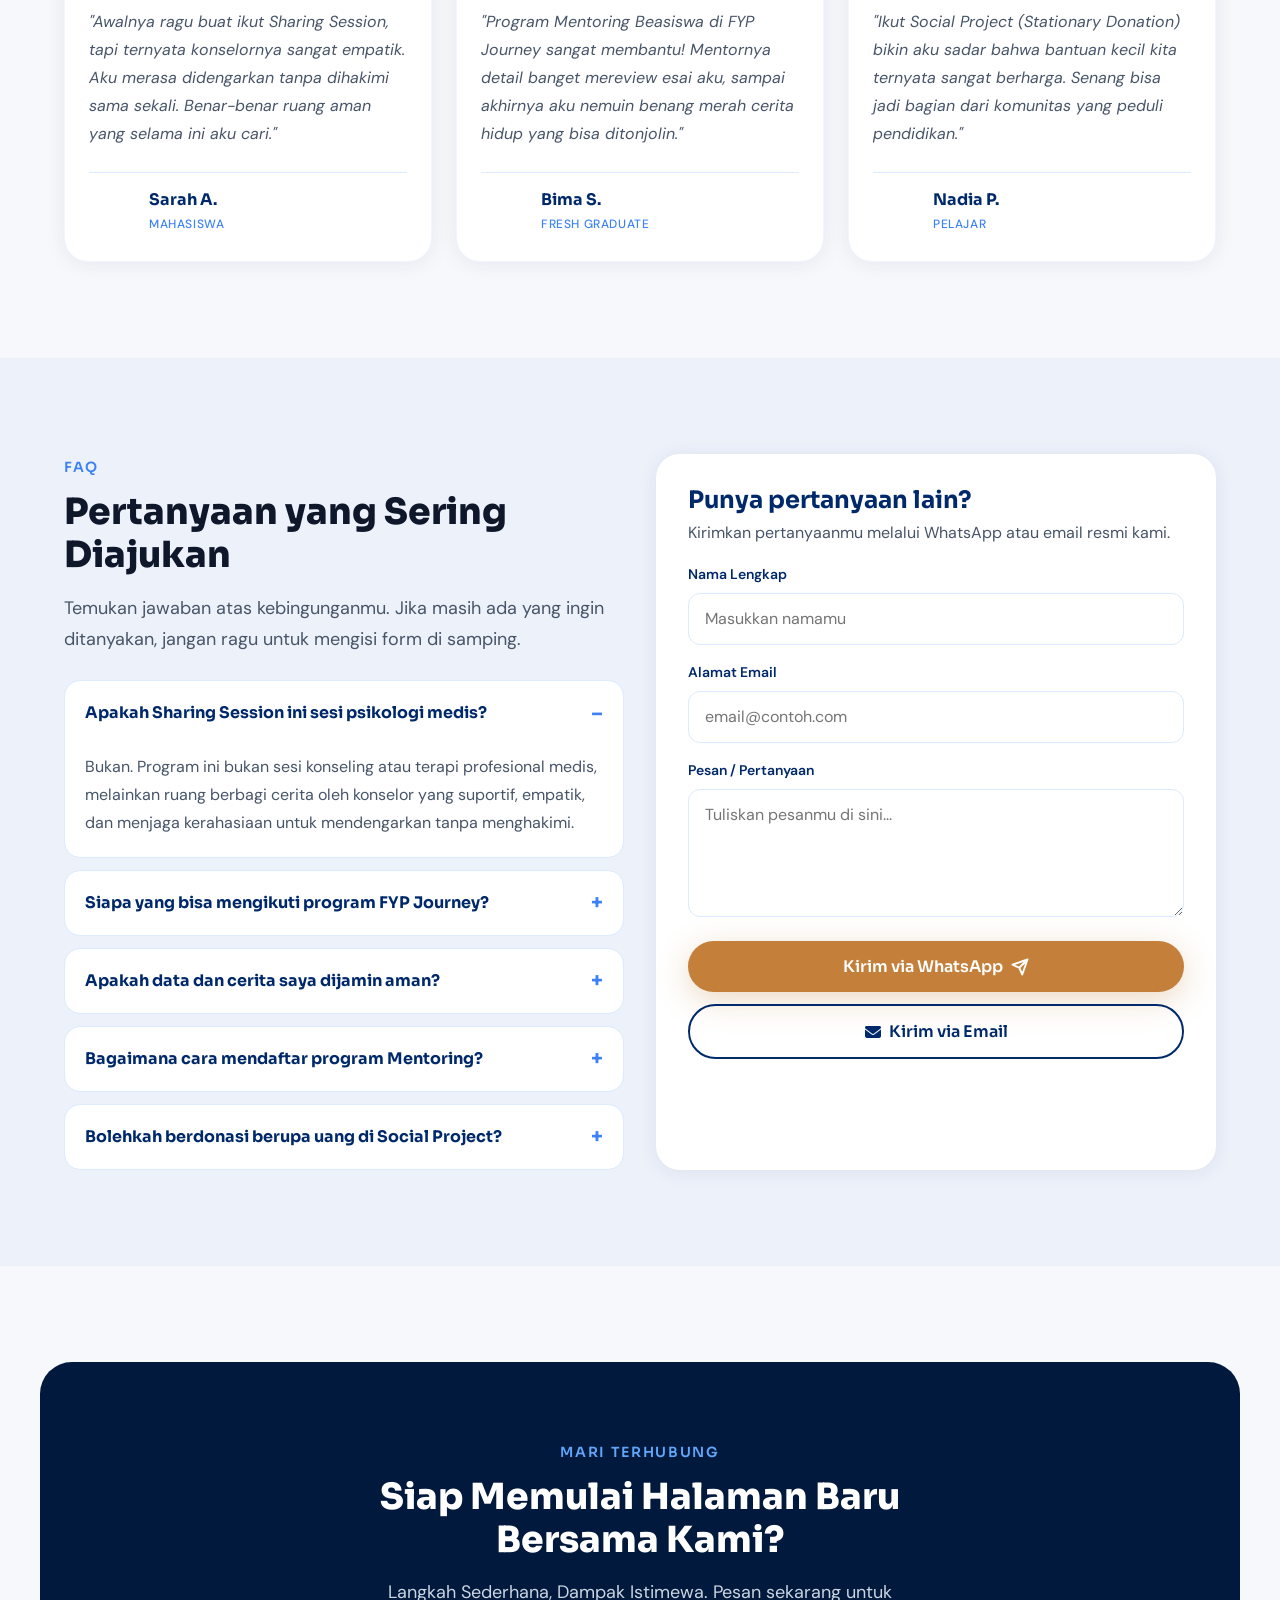
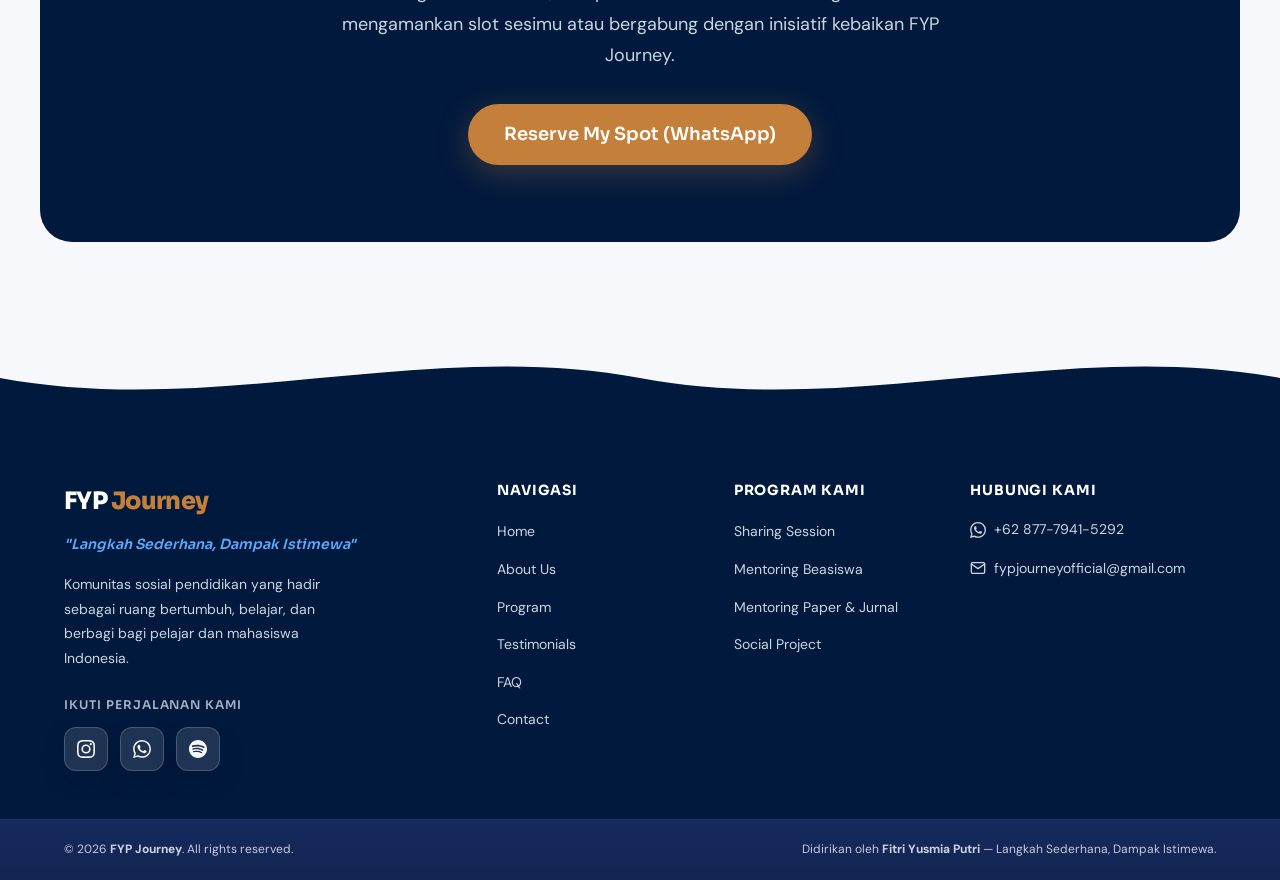
==== commit 23d167ff: "feat: update new program images" ====
--- a/index.html
+++ b/index.html
@@ -258,7 +258,7 @@
 
                         <!-- Slide 3 -->
                         <div class="hero__slide" role="group" aria-roledescription="slide" aria-label="Slide 3 dari 4">
-                            <img src="/assets/images/social-project.jpg"
+                            <img src="/assets/images/social-project-1.jpg"
                                 alt="Kegiatan social project donasi alat tulis FYP Journey" loading="lazy" width="800"
                                 height="600" />
                             <div class="hero__slide-caption">
@@ -702,7 +702,7 @@
                     <!-- Social Project -->
                     <div class="program-card program-card--reverse reveal">
                         <div class="program-card__visual">
-                            <img src="/assets/images/social-project.jpg"
+                            <img src="/assets/images/social-project-1.jpg"
                                 alt="Social Project FYP Journey" loading="lazy">
                         </div>
                         <div class="program-card__content">
--- a/assets/css/variables.css
+++ b/assets/css/variables.css
@@ -5,24 +5,24 @@
 
 :root {
     /* ── Colors ── */
-    --color-primary: #1E3A8A;
-    /* Deep Navy */
-    --color-primary-light: #2D55C8;
-    --color-primary-dark: #132966;
+    --color-primary: #00296B;
+    /* Client Deep Navy */
+    --color-primary-light: #1A4DA0;
+    --color-primary-dark: #001C4E;
     --color-secondary: #3B82F6;
     /* Sky Blue */
     --color-secondary-light: #60A5FA;
-    --color-accent: #F97316;
-    /* Warm Orange — CTA */
-    --color-accent-dark: #EA6C0A;
+    --color-accent: #C4803A;
+    /* Warm Amber — klien palette (#DAB89D saturated) */
+    --color-accent-dark: #A86A28;
 
     /* Backgrounds */
-    --color-bg: #F8FAFF;
-    /* Off-white blue tint */
+    --color-bg: #F7F8FB;
+    /* Off-white, sedikit warm neutral */
     --color-bg-card: #FFFFFF;
-    --color-bg-dark: #0F1E45;
-    /* Deep dark navy */
-    --color-bg-section: #EEF4FF;
+    --color-bg-dark: #00193D;
+    /* Deep dark navy — turunan #00296B */
+    --color-bg-section: #EDF1FA;
     /* Subtle blue tint for alternating sections */
 
     /* Text */
@@ -126,16 +126,16 @@
     --radius-full: 9999px;
 
     /* ── Shadows ── */
-    --shadow-sm: 0 1px 3px rgba(30, 58, 138, 0.08),
-        0 1px 2px rgba(30, 58, 138, 0.06);
-    --shadow-md: 0 4px 16px rgba(30, 58, 138, 0.10),
-        0 2px 6px rgba(30, 58, 138, 0.08);
-    --shadow-lg: 0 10px 40px rgba(30, 58, 138, 0.14),
-        0 4px 12px rgba(30, 58, 138, 0.10);
-    --shadow-xl: 0 24px 64px rgba(30, 58, 138, 0.18),
-        0 8px 24px rgba(30, 58, 138, 0.12);
-    --shadow-card: 0 2px 20px rgba(30, 58, 138, 0.08);
-    --shadow-accent: 0 8px 32px rgba(249, 115, 22, 0.28);
+    --shadow-sm: 0 1px 3px rgba(0, 41, 107, 0.08),
+        0 1px 2px rgba(0, 41, 107, 0.06);
+    --shadow-md: 0 4px 16px rgba(0, 41, 107, 0.10),
+        0 2px 6px rgba(0, 41, 107, 0.08);
+    --shadow-lg: 0 10px 40px rgba(0, 41, 107, 0.14),
+        0 4px 12px rgba(0, 41, 107, 0.10);
+    --shadow-xl: 0 24px 64px rgba(0, 41, 107, 0.18),
+        0 8px 24px rgba(0, 41, 107, 0.12);
+    --shadow-card: 0 2px 20px rgba(0, 41, 107, 0.08);
+    --shadow-accent: 0 8px 32px rgba(196, 128, 58, 0.30);
 
     /* ── Transitions ── */
     --ease-out: cubic-bezier(0.16, 1, 0.3, 1);
--- a/assets/css/main.css
+++ b/assets/css/main.css
@@ -113,7 +113,7 @@
 .btn--primary:hover {
     background: var(--color-accent-dark);
     transform: translateY(-2px);
-    box-shadow: 0 12px 40px rgba(249, 115, 22, 0.38);
+    box-shadow: 0 12px 40px rgba(196, 128, 58, 0.38);
 }
 
 .btn--secondary {
--- a/assets/css/components/navbar.css
+++ b/assets/css/components/navbar.css
@@ -156,11 +156,11 @@
 .navbar__mobile {
     display: none;
     position: fixed;
-    top: 5.35rem;
+    top: 4.85rem;
     right: max(var(--container-px), 1rem);
     width: min(20rem, calc(100vw - 2rem));
-    max-height: calc(100vh - 6.5rem);
-    padding: 1rem;
+    max-height: calc(100vh - 6rem);
+    padding: 0.75rem;
     background: rgba(15, 30, 69, 0.96);
     backdrop-filter: blur(18px);
     -webkit-backdrop-filter: blur(18px);
@@ -171,7 +171,7 @@
     flex-direction: column;
     align-items: stretch;
     justify-content: flex-start;
-    gap: 0.35rem;
+    gap: 0.25rem;
     overflow-y: auto;
     opacity: 0;
     pointer-events: none;
@@ -189,11 +189,11 @@
 
 .navbar__mobile-link {
     font-family: var(--font-display);
-    font-size: 1.05rem;
+    font-size: 0.975rem;
     font-weight: var(--font-semibold);
     color: var(--color-text-white);
     text-decoration: none;
-    padding: 0.9rem 1rem;
+    padding: 0.65rem 0.85rem;
     border-radius: var(--radius-md);
     transition: color var(--duration-fast) var(--ease-out),
         background var(--duration-fast) var(--ease-out);
@@ -241,8 +241,8 @@
 }
 
 .navbar__mobile-cta {
-    margin-top: var(--space-3);
-    padding-top: var(--space-3);
+    margin-top: var(--space-2);
+    padding-top: var(--space-2);
     border-top: 1px solid rgba(255, 255, 255, 0.08);
     transform: translateY(8px);
     opacity: 0;
@@ -287,17 +287,17 @@
     }
 
     .navbar__mobile {
-        top: 4.95rem;
+        top: 4.5rem;
         right: 0.75rem;
         left: 0.75rem;
         width: auto;
-        max-height: min(26rem, calc(100vh - 5.75rem));
-        padding: 0.85rem;
+        max-height: min(24rem, calc(100vh - 5.25rem));
+        padding: 0.6rem;
     }
 
     .navbar__mobile-link {
-        font-size: 1rem;
-        padding: 0.85rem 0.95rem;
+        font-size: 0.925rem;
+        padding: 0.6rem 0.8rem;
     }
 
     .navbar__mobile-cta .btn {
--- a/assets/css/components/contact.css
+++ b/assets/css/components/contact.css
@@ -95,6 +95,7 @@
     }
 
     .contact__container {
+        width: auto; /* Override width: 100% of .container to prevent overflow */
         min-height: auto;
         padding: var(--space-10) var(--space-6);
         /* Outer margin agar card tidak langsung menempel ke tepi layar */
@@ -109,6 +110,7 @@
 
 @media (max-width: 480px) {
     .contact__container {
+        width: auto; /* Override width: 100% of .container */
         padding: var(--space-8) var(--space-5);
         margin-inline: var(--space-2);
     }
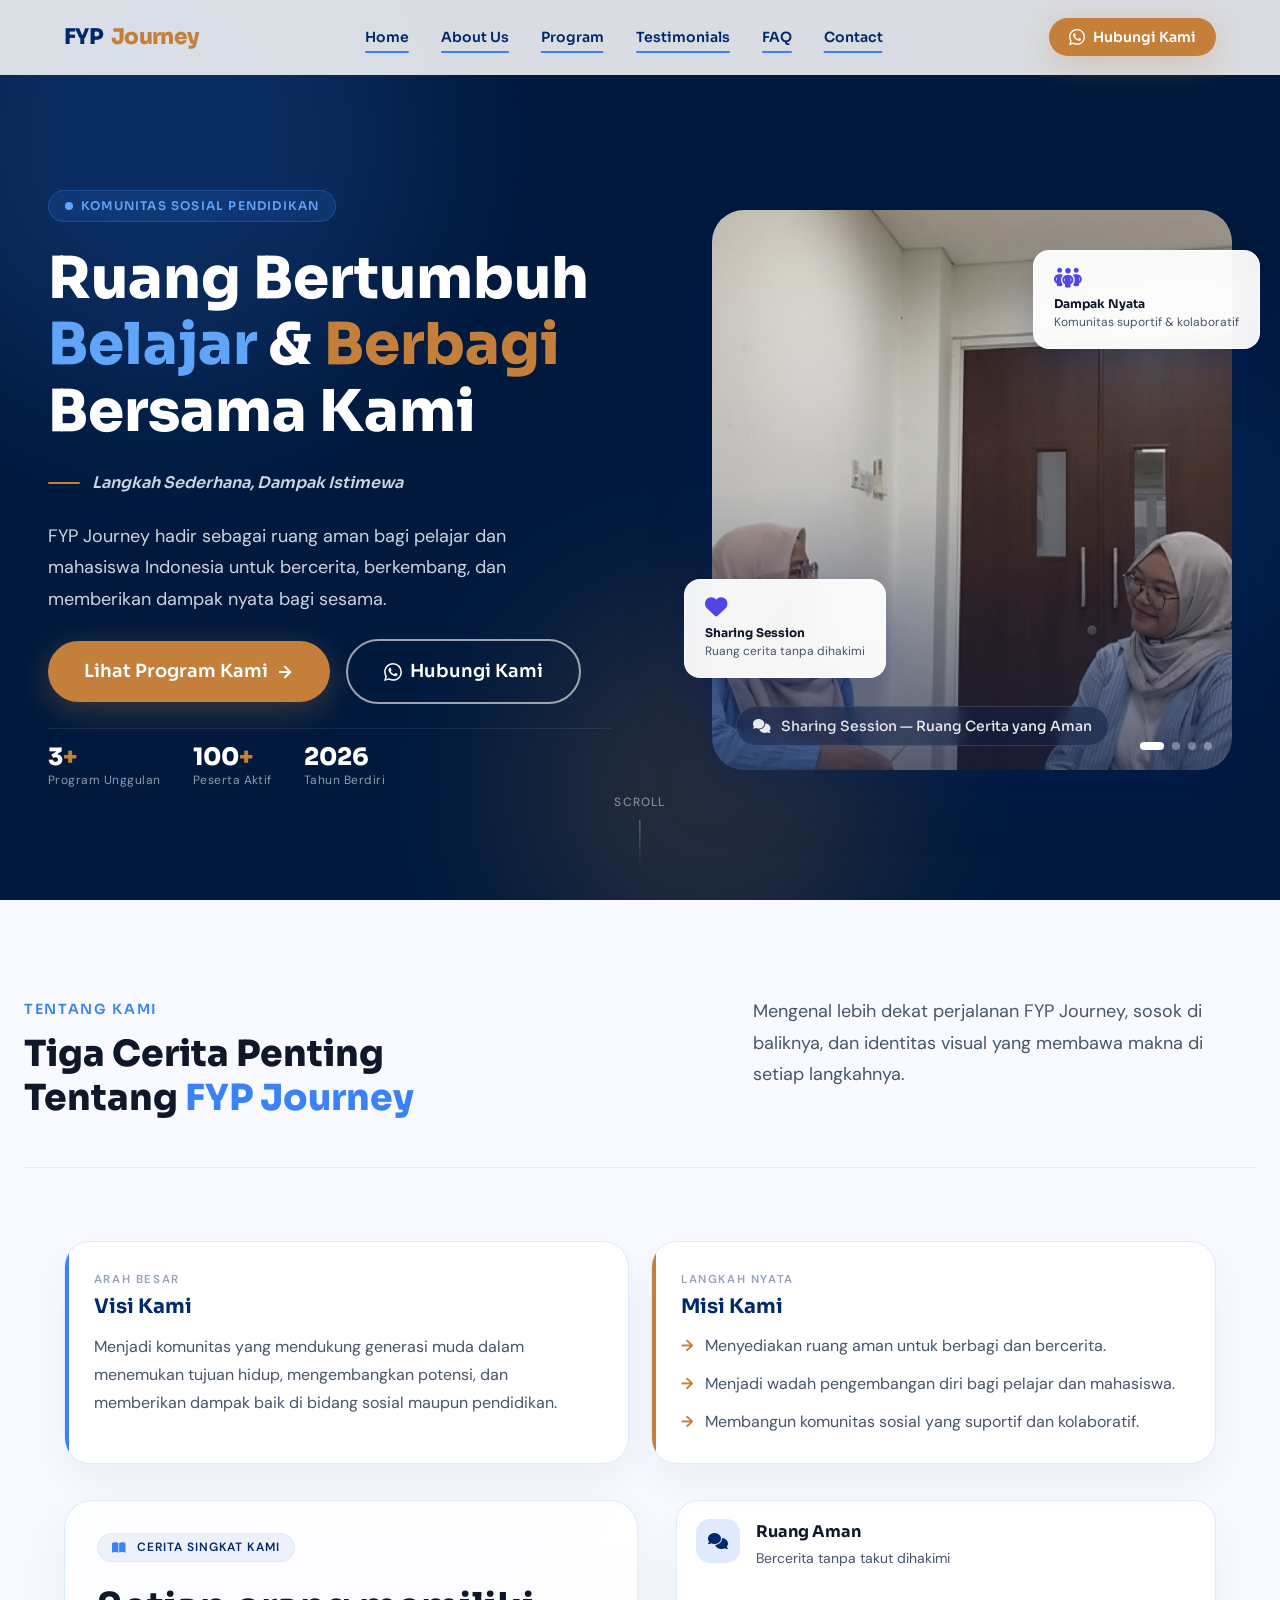
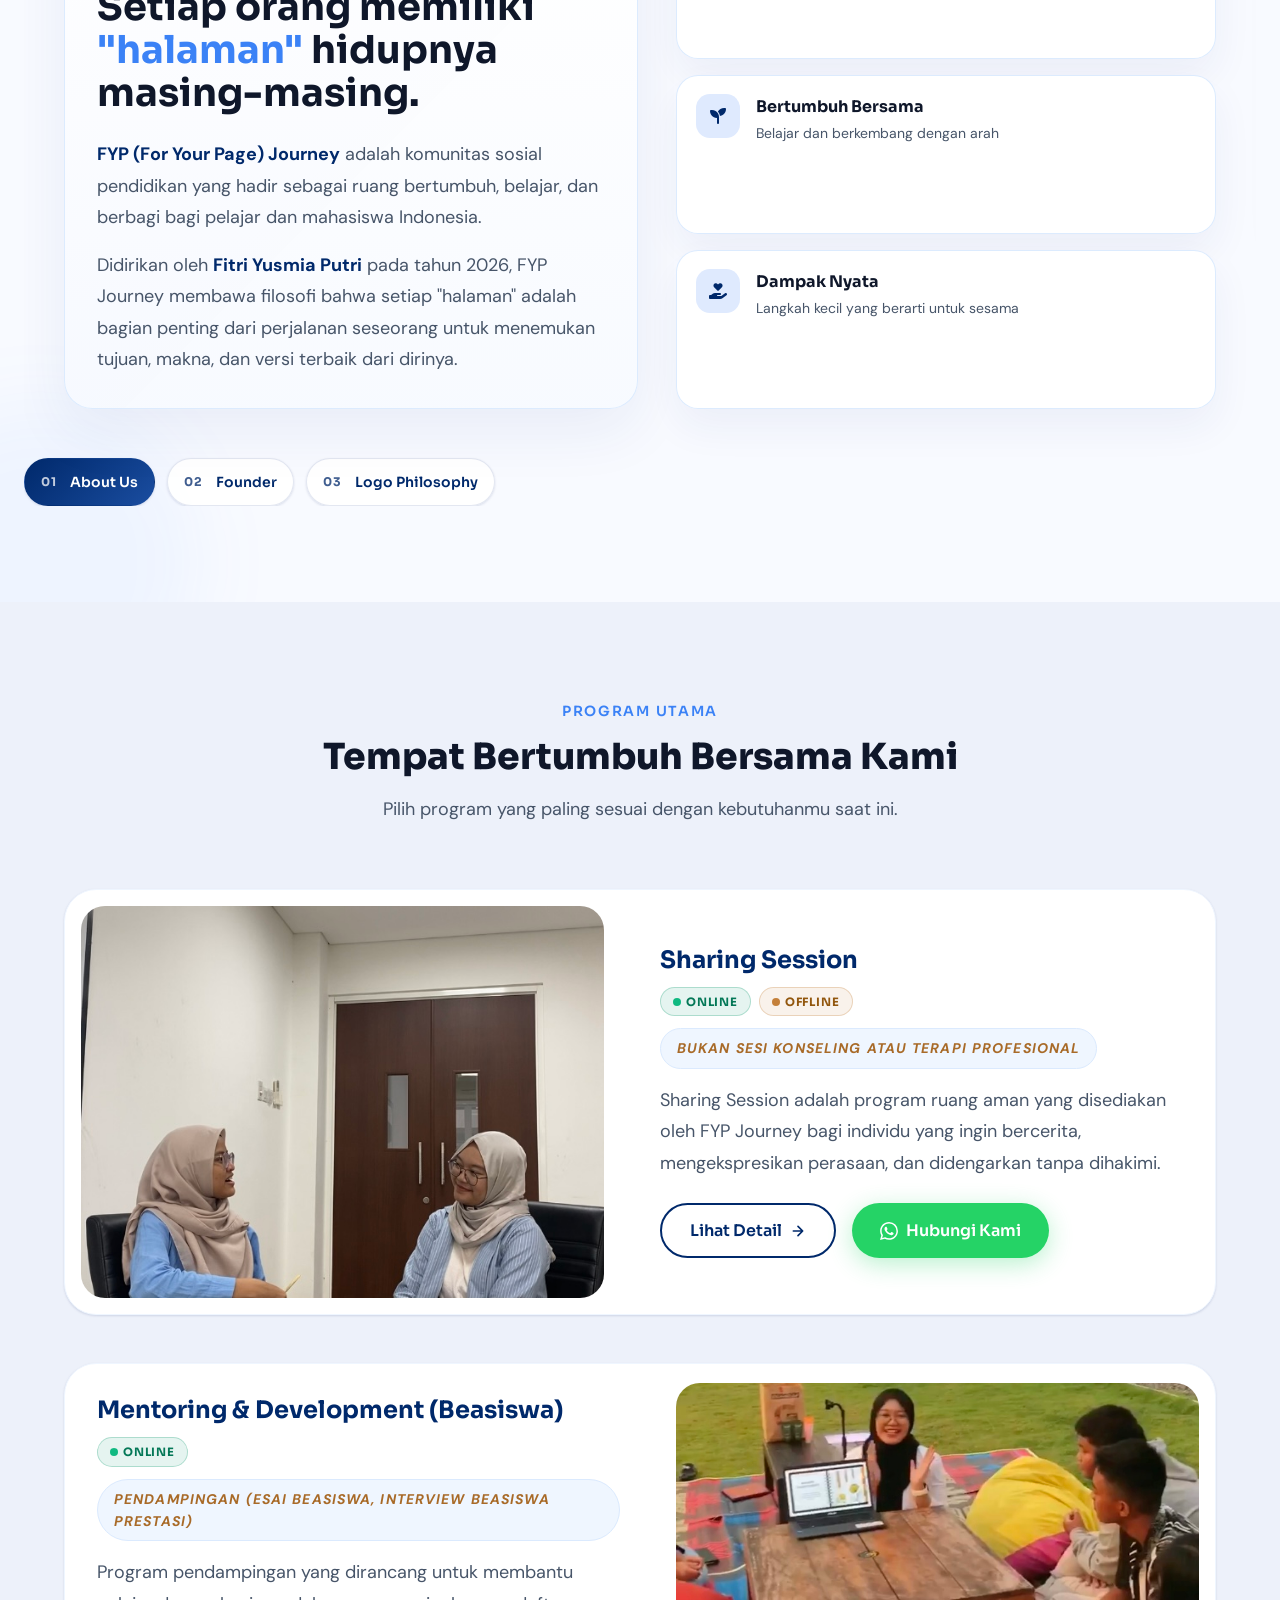
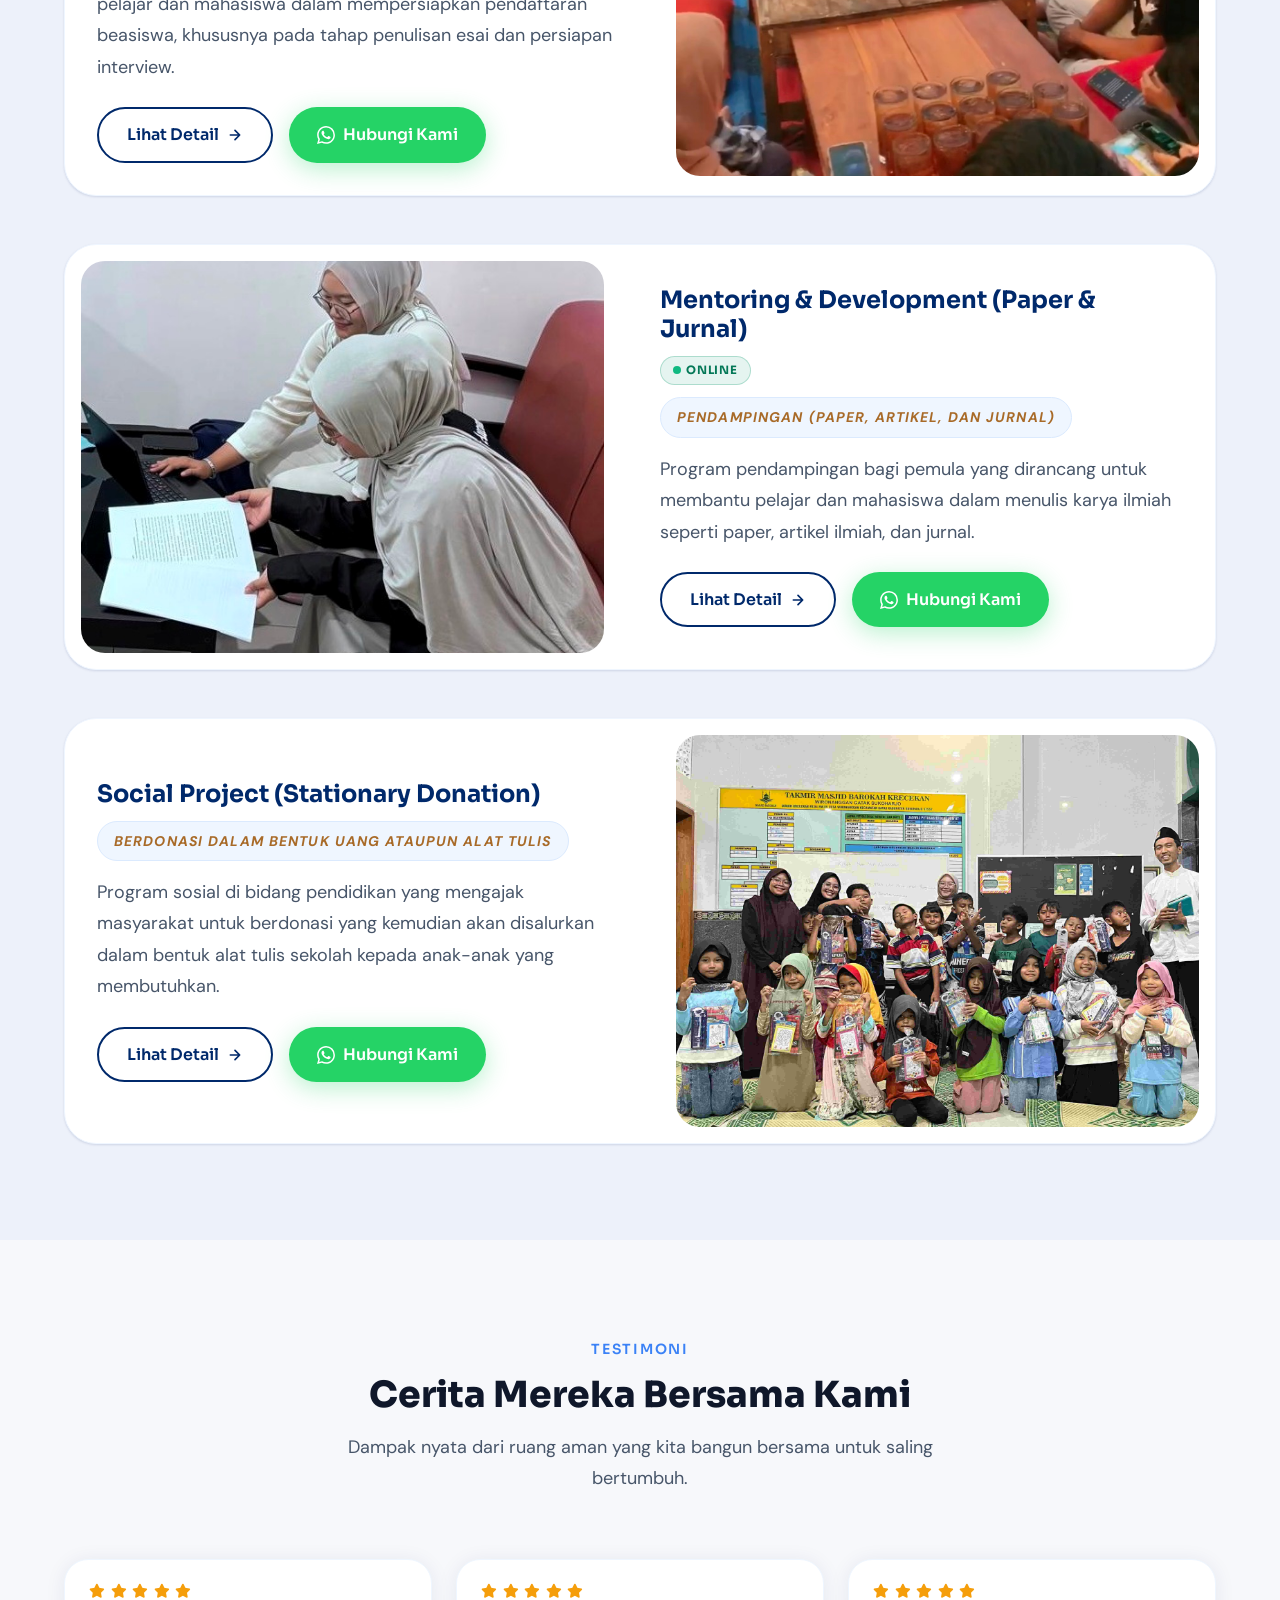
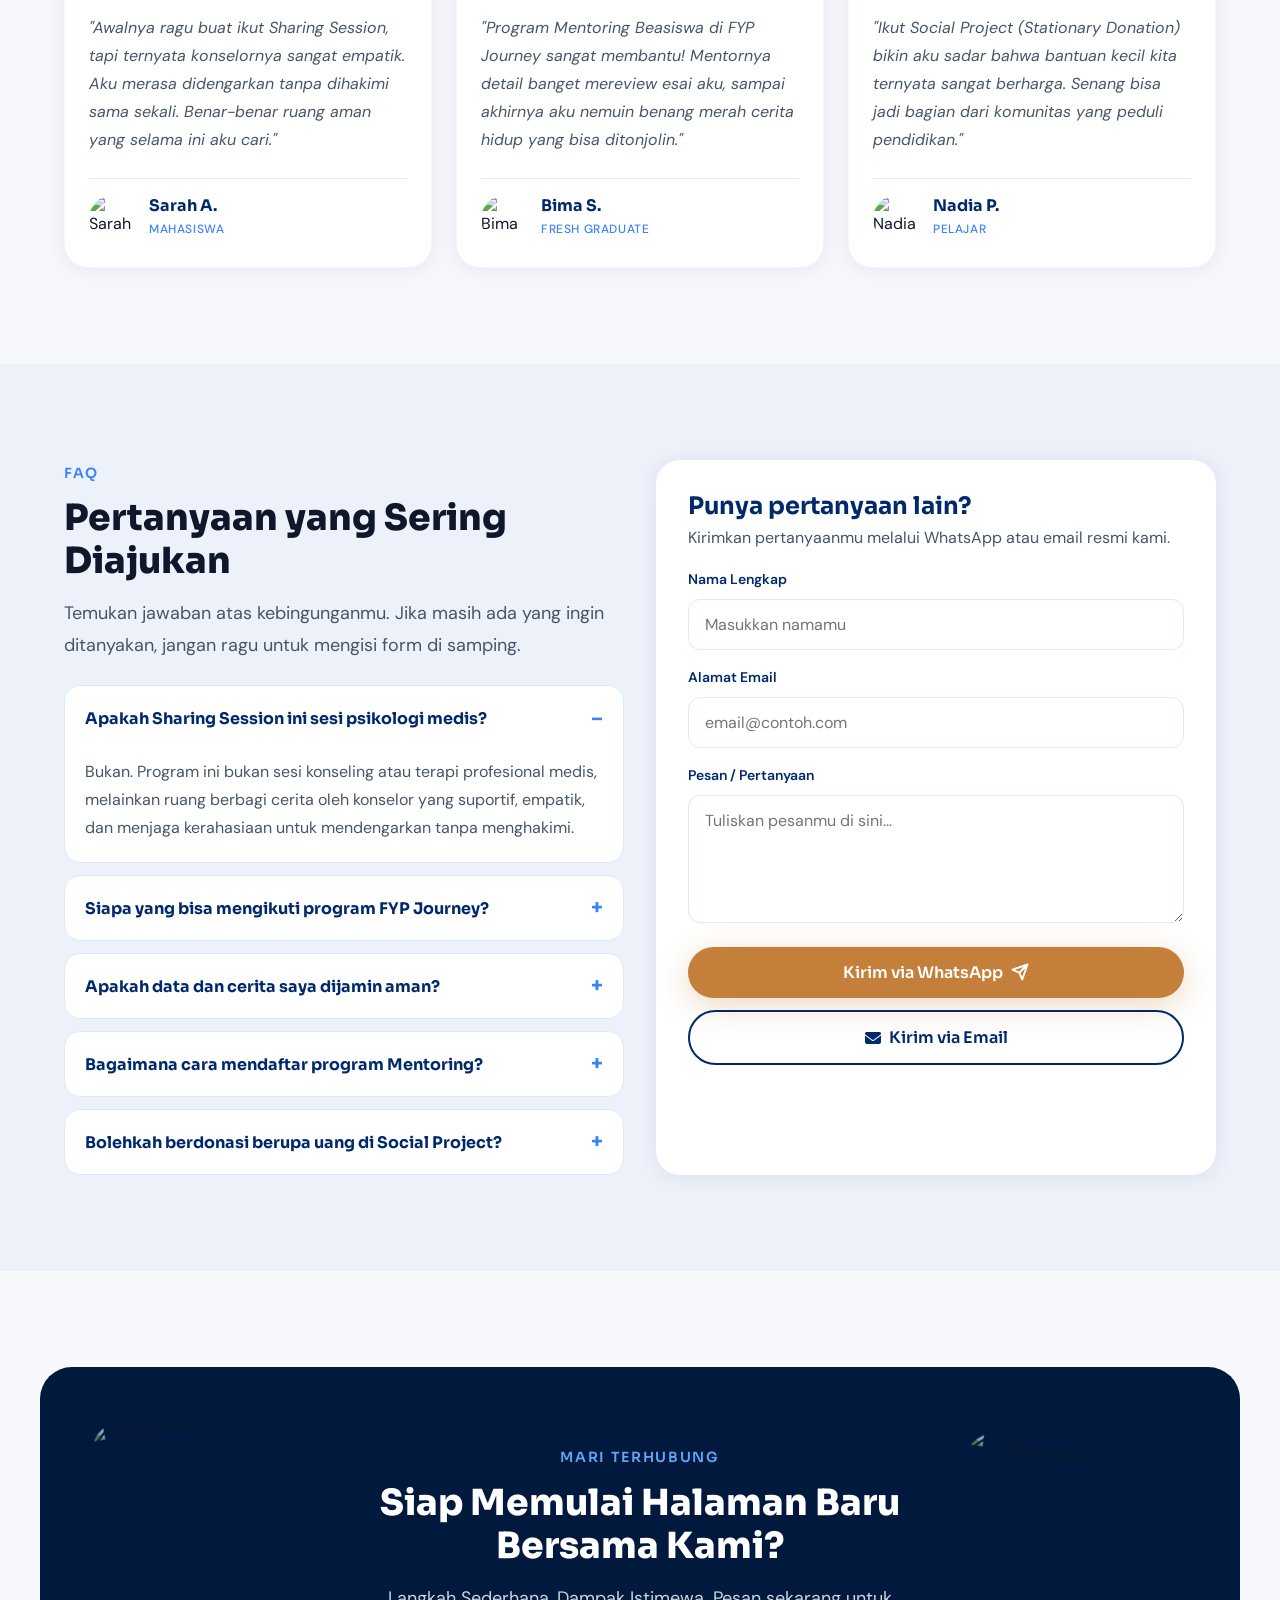
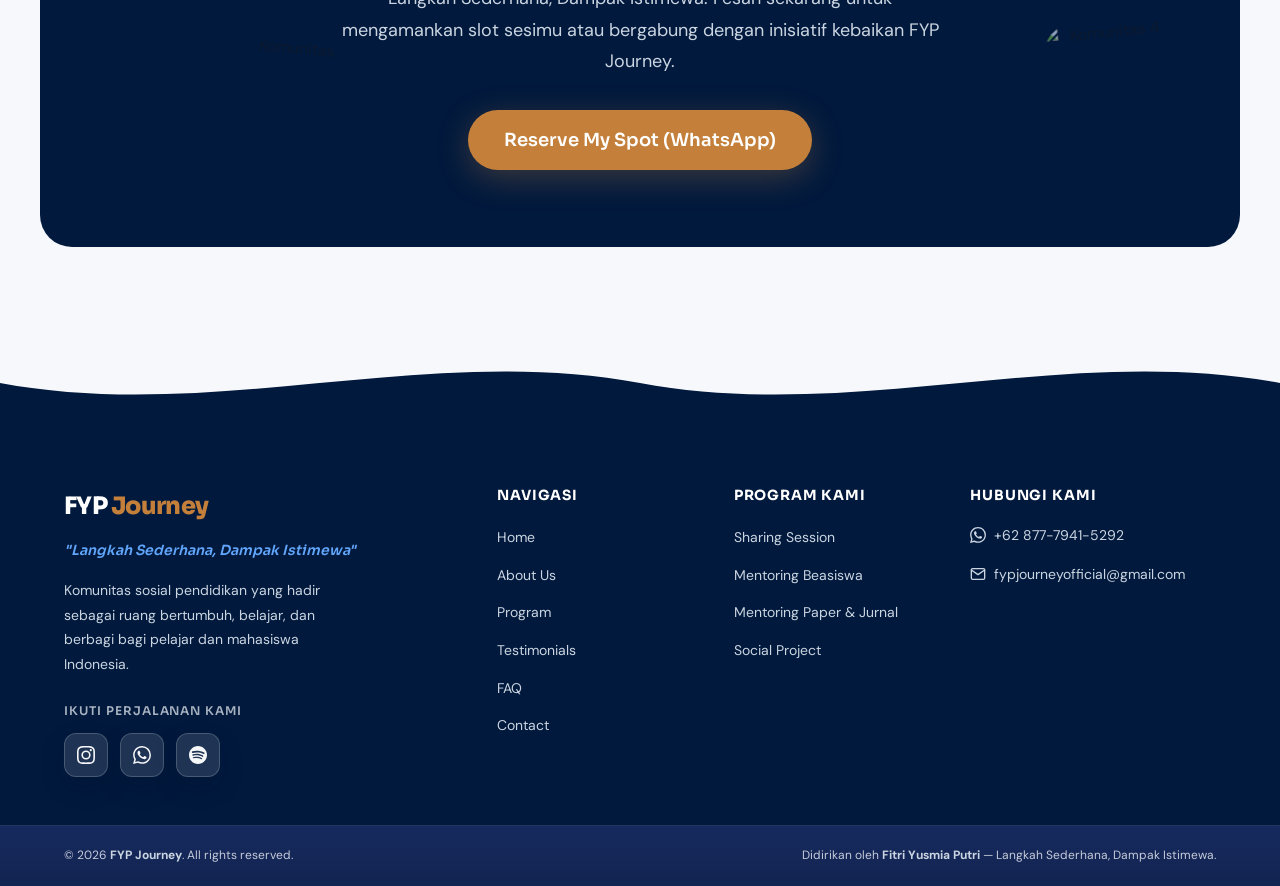
==== commit 2a50b6db: "feat(programs): add online/offline mode badges to program cards with animated pulse dot" ====
--- a/index.html
+++ b/index.html
@@ -596,6 +596,16 @@
                         </div>
                         <div class="program-card__content">
                             <h3 class="program-card__title">Sharing Session</h3>
+                            <div class="program-card__mode-badges">
+                                <span class="program-mode-badge program-mode-badge--online">
+                                    <svg width="8" height="8" viewBox="0 0 8 8" fill="currentColor" aria-hidden="true"><circle cx="4" cy="4" r="4"/></svg>
+                                    Online
+                                </span>
+                                <span class="program-mode-badge program-mode-badge--offline">
+                                    <svg width="8" height="8" viewBox="0 0 8 8" fill="currentColor" aria-hidden="true"><circle cx="4" cy="4" r="4"/></svg>
+                                    Offline
+                                </span>
+                            </div>
                             <div class="badge program-card__badge mb-4">bukan sesi konseling atau terapi profesional
                             </div>
                             <p class="program-card__desc">
@@ -633,6 +643,12 @@
                         </div>
                         <div class="program-card__content">
                             <h3 class="program-card__title">Mentoring & Development (Beasiswa)</h3>
+                            <div class="program-card__mode-badges">
+                                <span class="program-mode-badge program-mode-badge--online">
+                                    <svg width="8" height="8" viewBox="0 0 8 8" fill="currentColor" aria-hidden="true"><circle cx="4" cy="4" r="4"/></svg>
+                                    Online
+                                </span>
+                            </div>
                             <div class="badge program-card__badge mb-4">pendampingan (Esai Beasiswa, Interview Beasiswa
                                 Prestasi)</div>
                             <p class="program-card__desc">
@@ -671,6 +687,12 @@
                         </div>
                         <div class="program-card__content">
                             <h3 class="program-card__title">Mentoring & Development (Paper & Jurnal)</h3>
+                            <div class="program-card__mode-badges">
+                                <span class="program-mode-badge program-mode-badge--online">
+                                    <svg width="8" height="8" viewBox="0 0 8 8" fill="currentColor" aria-hidden="true"><circle cx="4" cy="4" r="4"/></svg>
+                                    Online
+                                </span>
+                            </div>
                             <div class="badge program-card__badge mb-4">pendampingan (Paper, Artikel, dan Jurnal)</div>
                             <p class="program-card__desc">
                                 Program pendampingan bagi pemula yang dirancang untuk membantu pelajar dan mahasiswa
--- a/assets/css/components/programs.css
+++ b/assets/css/components/programs.css
@@ -82,6 +82,56 @@
     display: inline-block;
 }
 
+/* ── Program Mode Badges (Online / Offline) ── */
+.program-card__mode-badges {
+    display: flex;
+    align-items: center;
+    gap: var(--space-2);
+    margin-bottom: var(--space-3);
+    flex-wrap: wrap;
+}
+
+.program-mode-badge {
+    display: inline-flex;
+    align-items: center;
+    gap: 5px;
+    padding: 0.28rem 0.75rem;
+    border-radius: var(--radius-full);
+    font-family: var(--font-display);
+    font-size: 0.72rem;
+    font-weight: var(--font-bold);
+    letter-spacing: 0.07em;
+    text-transform: uppercase;
+}
+
+/* Online — teal/emerald: aktif, terhubung */
+.program-mode-badge--online {
+    background: rgba(5, 150, 105, 0.10);
+    color: #047857;
+    border: 1px solid rgba(5, 150, 105, 0.25);
+}
+
+.program-mode-badge--online svg {
+    color: #10B981;
+    animation: modePulse 2s ease-in-out infinite;
+}
+
+/* Offline — warm amber: hangat, tatap muka */
+.program-mode-badge--offline {
+    background: rgba(196, 128, 58, 0.10);
+    color: #92570E;
+    border: 1px solid rgba(196, 128, 58, 0.28);
+}
+
+.program-mode-badge--offline svg {
+    color: var(--color-accent);
+}
+
+@keyframes modePulse {
+    0%, 100% { opacity: 1; transform: scale(1); }
+    50% { opacity: 0.5; transform: scale(0.85); }
+}
+
 .program-card__desc {
     color: var(--color-text-secondary);
     line-height: var(--leading-relaxed);
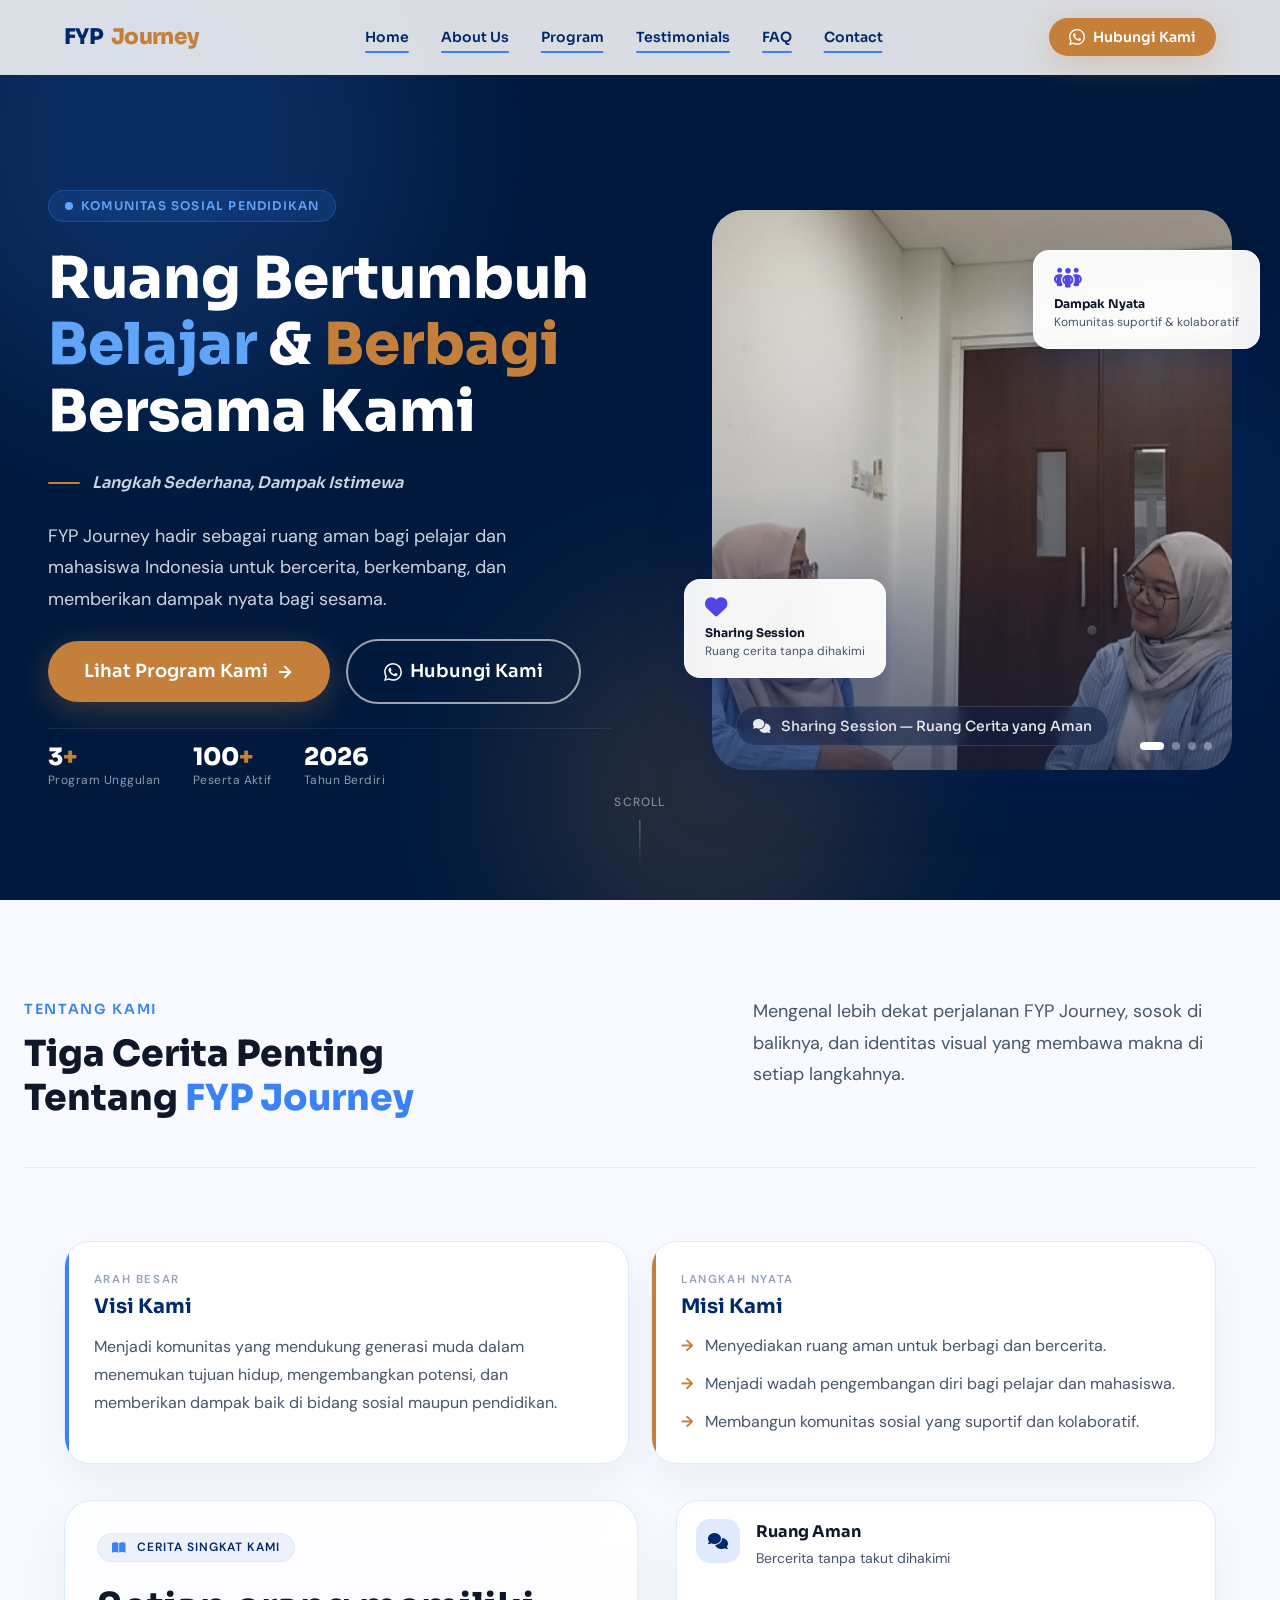
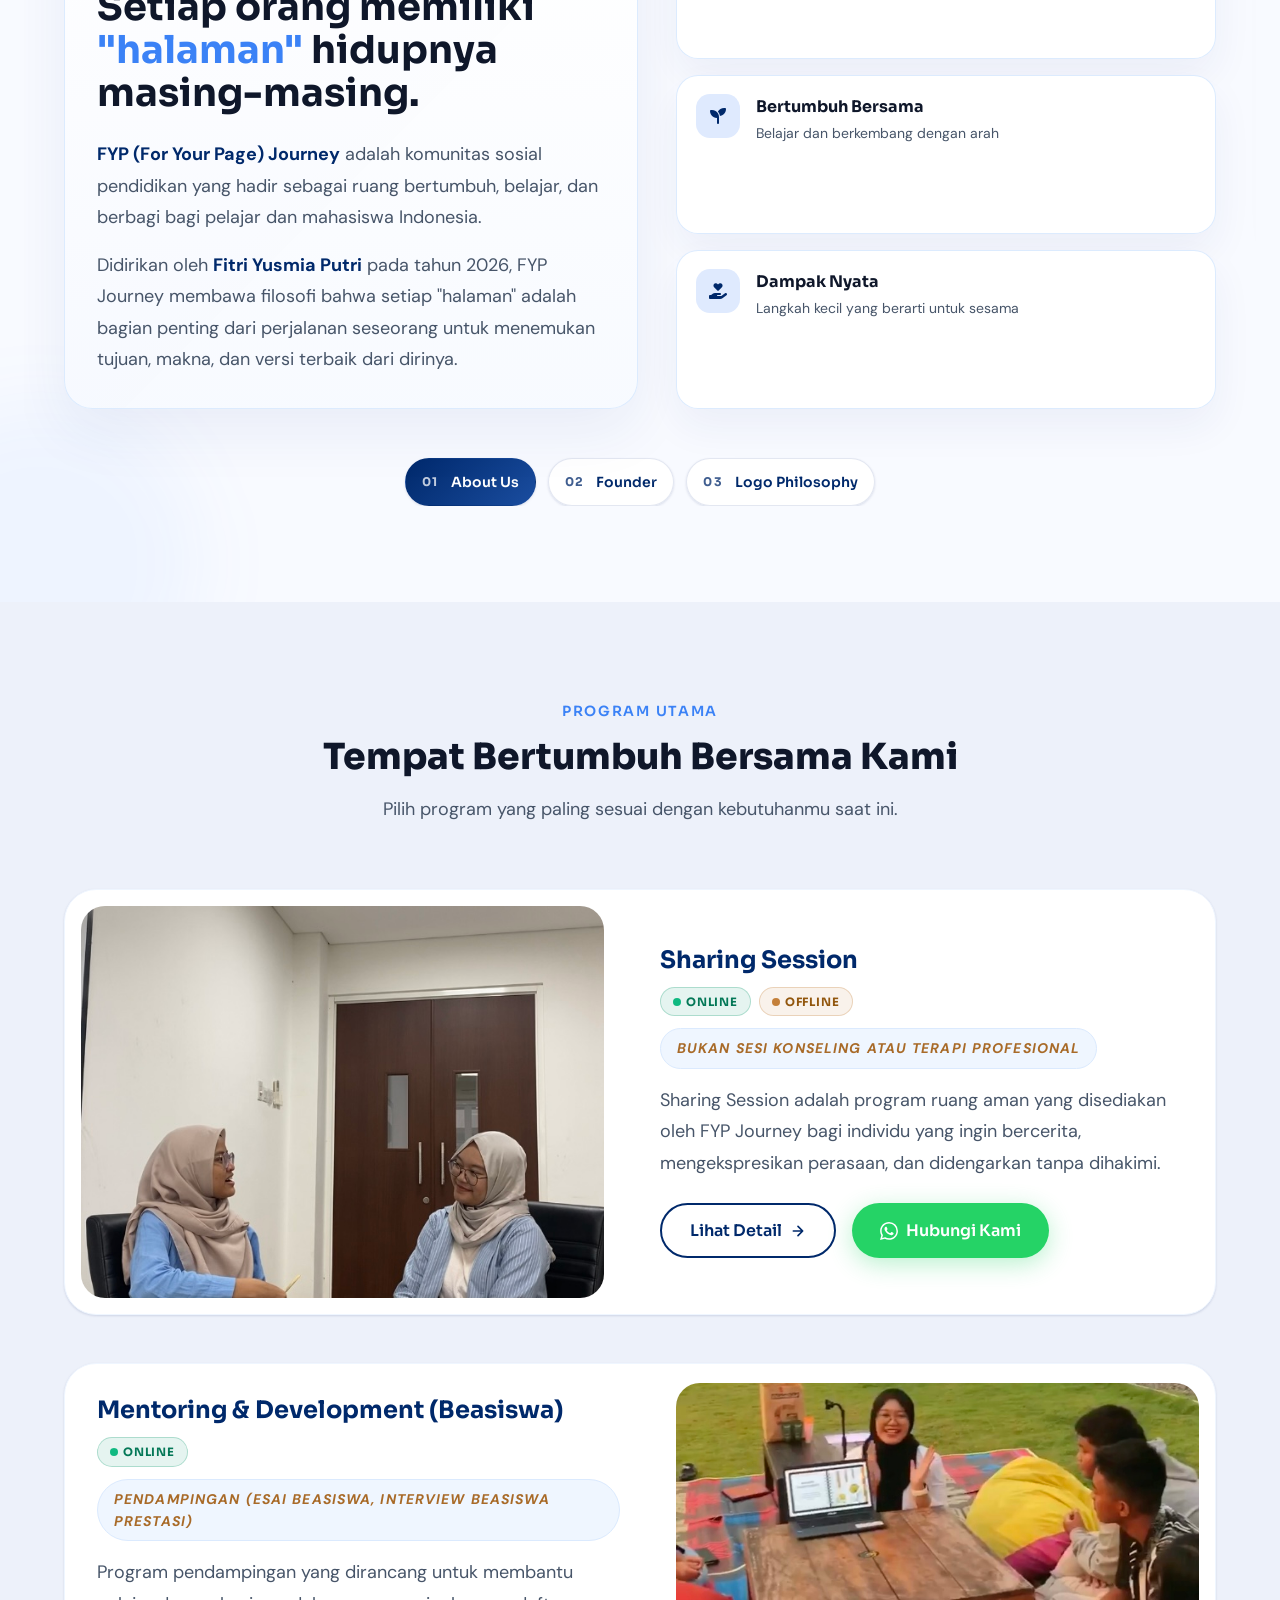
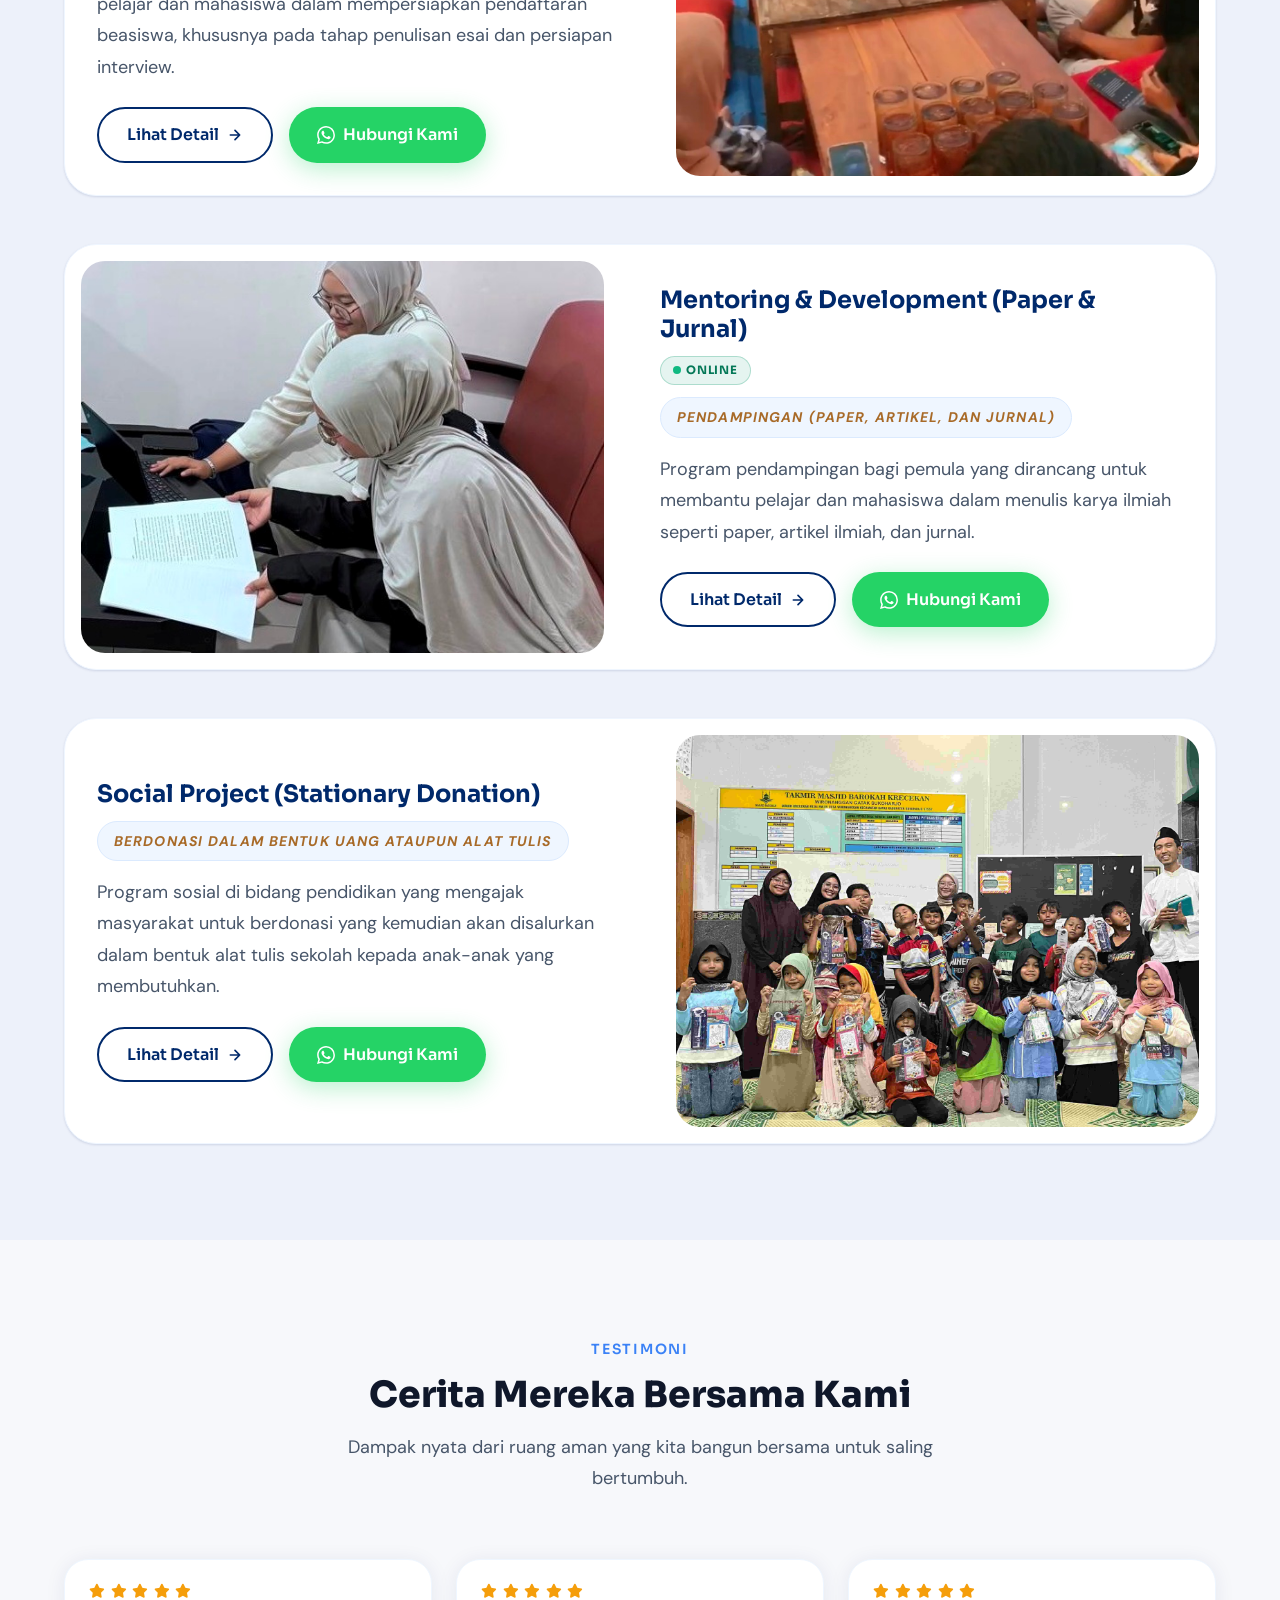
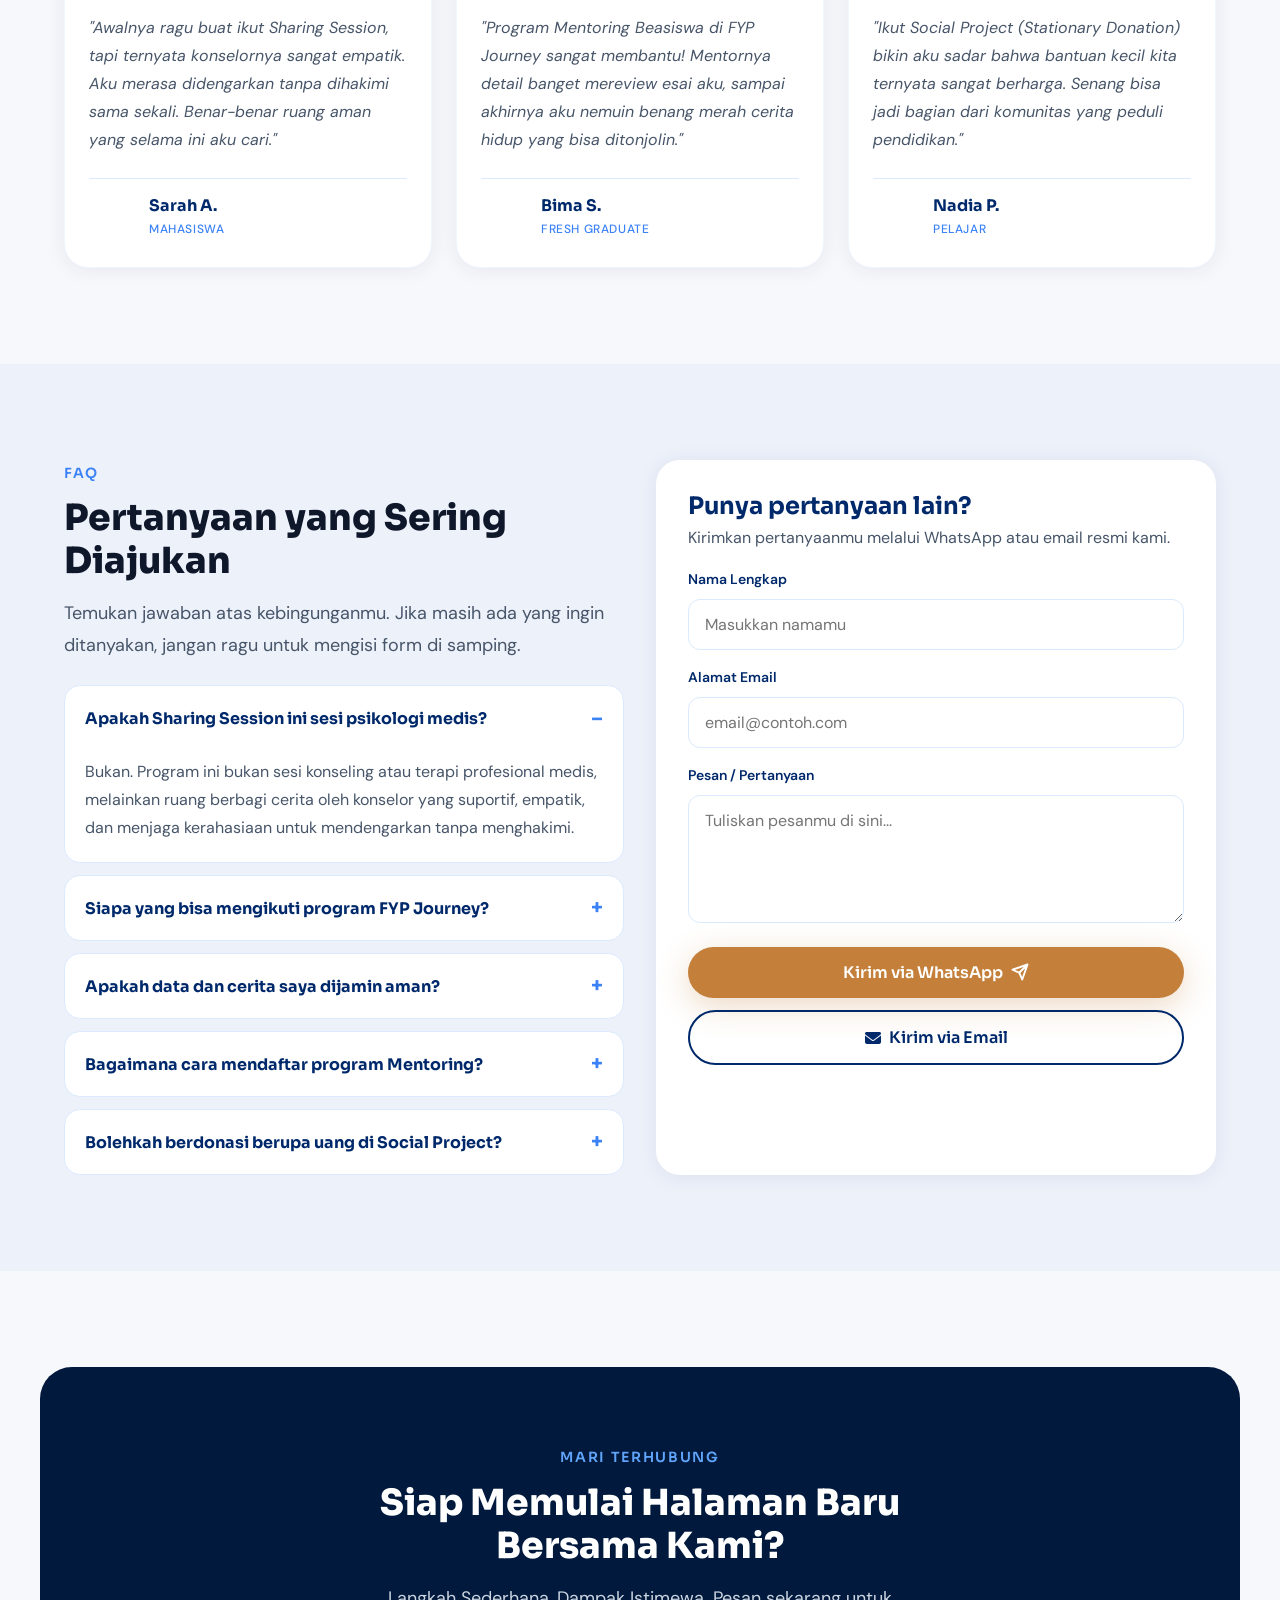
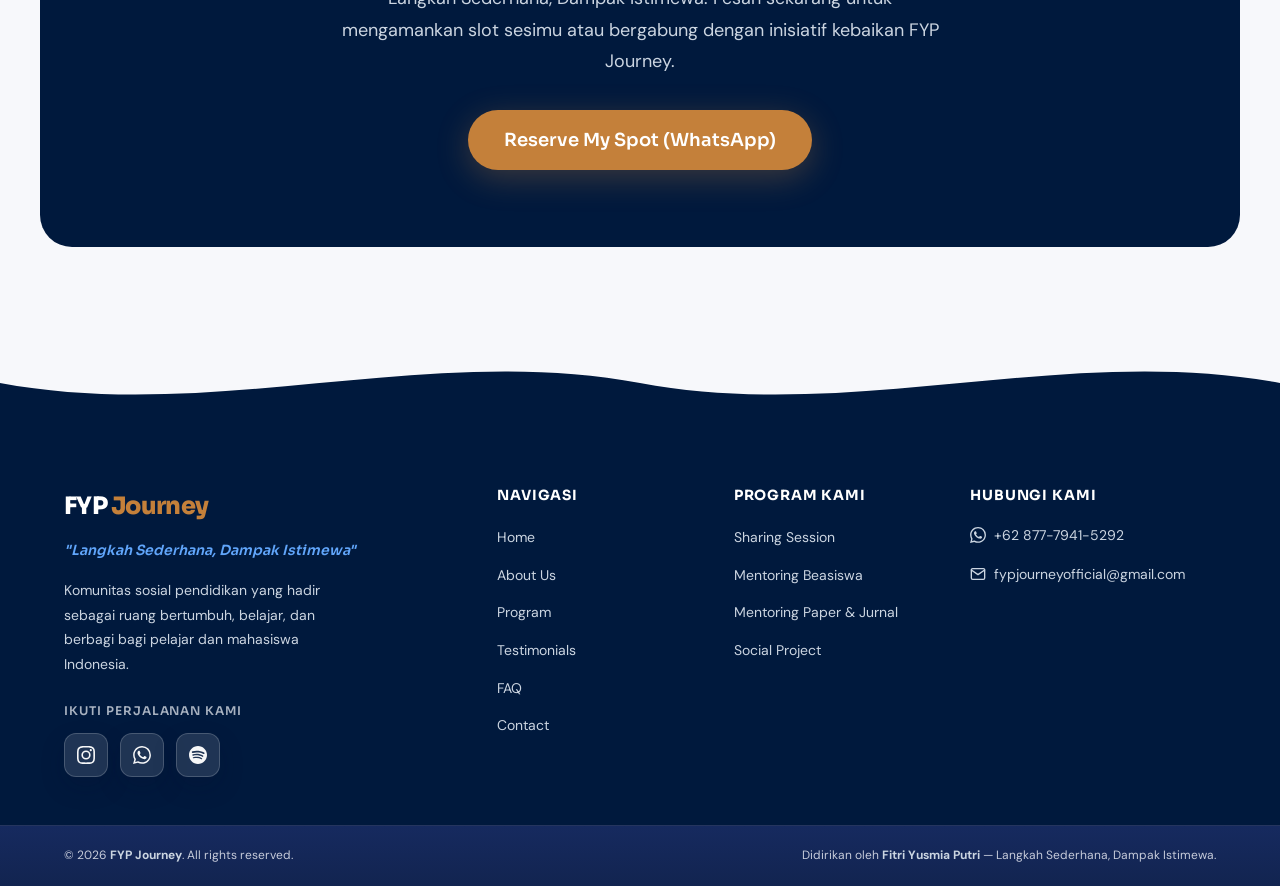
==== commit 520c2eb5: "feat: update image on index.html at hero section slide 4" ====
--- a/index.html
+++ b/index.html
@@ -273,7 +273,7 @@
 
                         <!-- Slide 4 -->
                         <div class="hero__slide" role="group" aria-roledescription="slide" aria-label="Slide 4 dari 4">
-                            <img src="https://images.unsplash.com/photo-1522202176988-66273c2fd55f?w=800&q=80"
+                            <img src="/assets/images/social-project-2.PNG"
                                 alt="Komunitas FYP Journey yang suportif dan kolaboratif" loading="lazy" width="800"
                                 height="600" />
                             <div class="hero__slide-caption">
@@ -614,7 +614,7 @@
                             </p>
 
                             <div class="program-card__actions">
-                                <a href="/programs/sharing-session.html" class="btn btn--outline">
+                                <a href="/programs/sharing-session" class="btn btn--outline">
                                     Lihat Detail
                                     <svg width="16" height="16" viewBox="0 0 24 24" fill="none" stroke="currentColor"
                                         stroke-width="2.5" stroke-linecap="round" stroke-linejoin="round"
@@ -658,7 +658,7 @@
                             </p>
 
                             <div class="program-card__actions">
-                                <a href="/programs/mentoring-beasiswa.html" class="btn btn--outline">
+                                <a href="/programs/mentoring-beasiswa" class="btn btn--outline">
                                     Lihat Detail
                                     <svg width="16" height="16" viewBox="0 0 24 24" fill="none" stroke="currentColor"
                                         stroke-width="2.5" stroke-linecap="round" stroke-linejoin="round"
@@ -700,7 +700,7 @@
                             </p>
 
                             <div class="program-card__actions">
-                                <a href="/programs/mentoring-paper.html" class="btn btn--outline">
+                                <a href="/programs/mentoring-paper" class="btn btn--outline">
                                     Lihat Detail
                                     <svg width="16" height="16" viewBox="0 0 24 24" fill="none" stroke="currentColor"
                                         stroke-width="2.5" stroke-linecap="round" stroke-linejoin="round"
@@ -738,7 +738,7 @@
                             </p>
 
                             <div class="program-card__actions">
-                                <a href="/programs/social-project.html" class="btn btn--outline">
+                                <a href="/programs/social-project" class="btn btn--outline">
                                     Lihat Detail
                                     <svg width="16" height="16" viewBox="0 0 24 24" fill="none" stroke="currentColor"
                                         stroke-width="2.5" stroke-linecap="round" stroke-linejoin="round"
--- a/assets/css/components/about.css
+++ b/assets/css/components/about.css
@@ -562,13 +562,14 @@
     margin-top: var(--space-4);
     display: flex;
     align-items: center;
-    justify-content: flex-start;
+    justify-content: center;
     gap: var(--space-5);
 }
 
 .about__pagination {
     display: flex;
     flex-wrap: wrap;
+    justify-content: center;
     gap: var(--space-3);
 }
 
